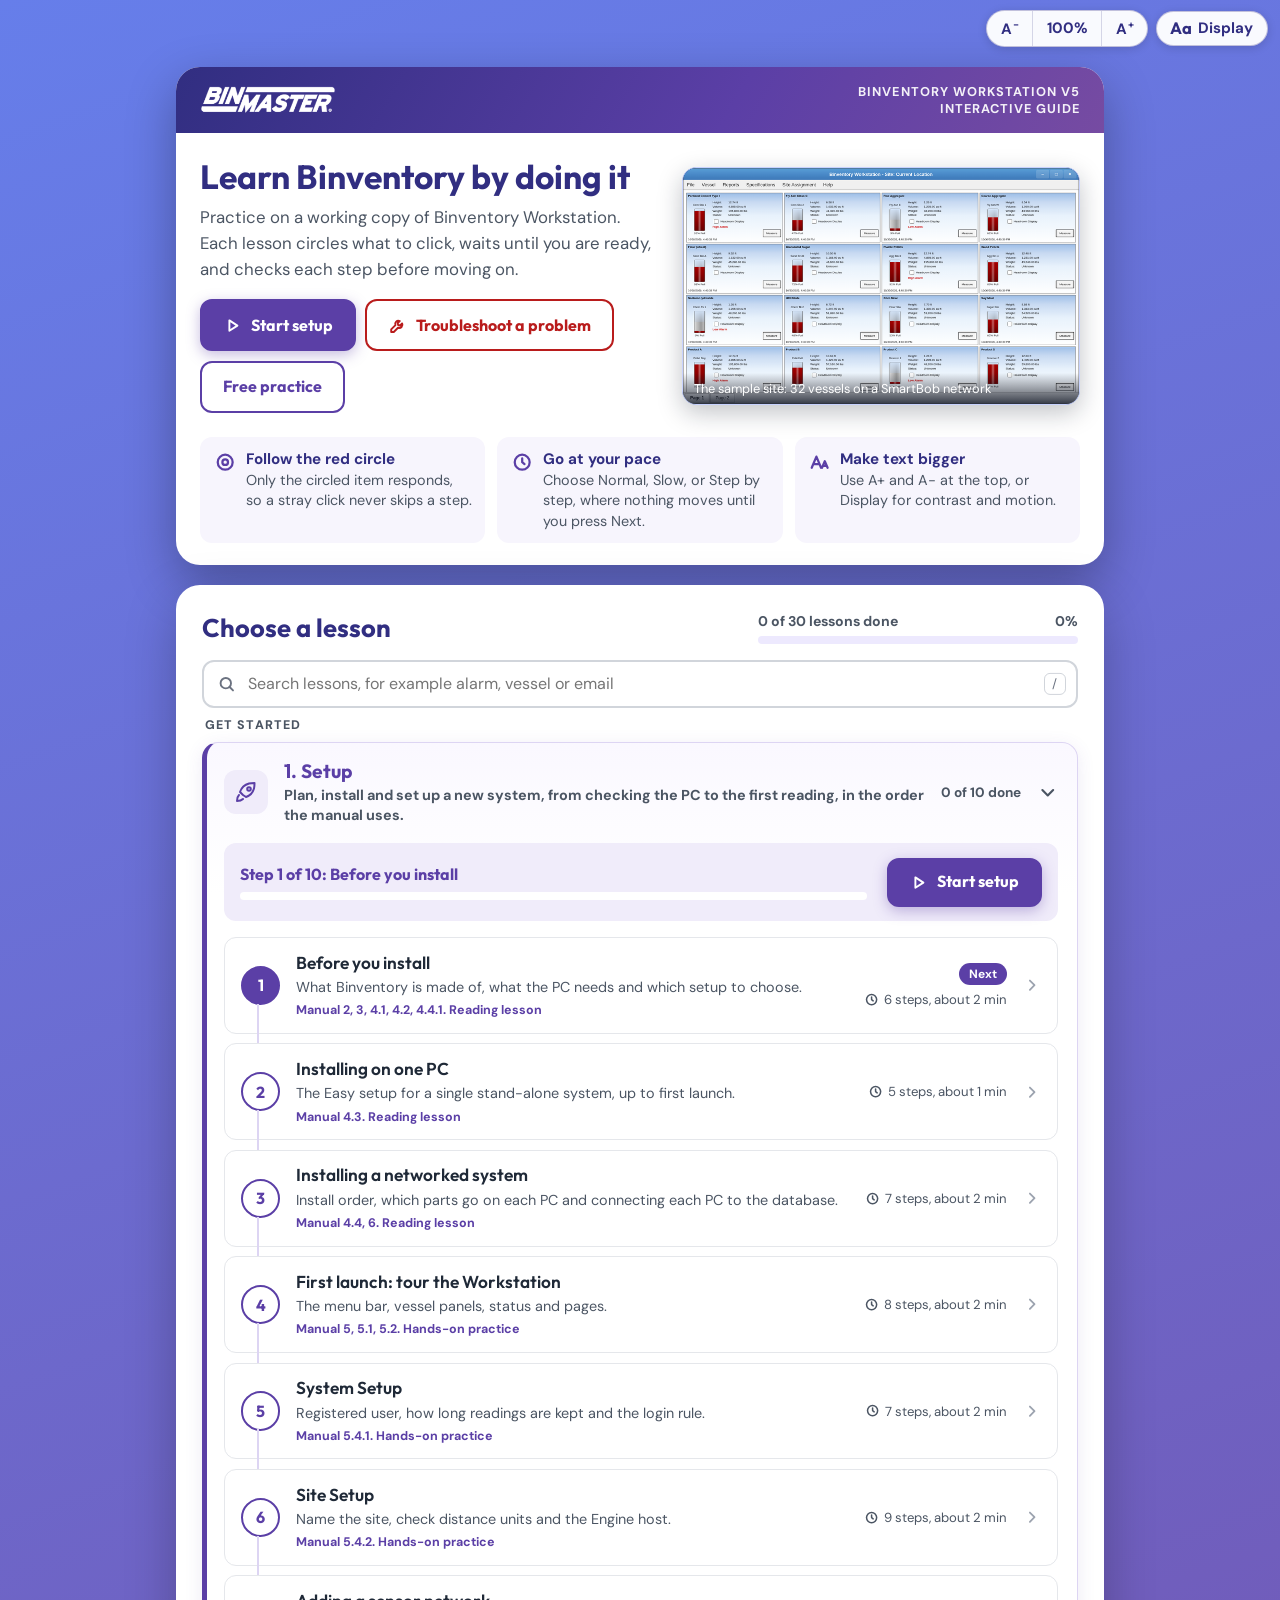
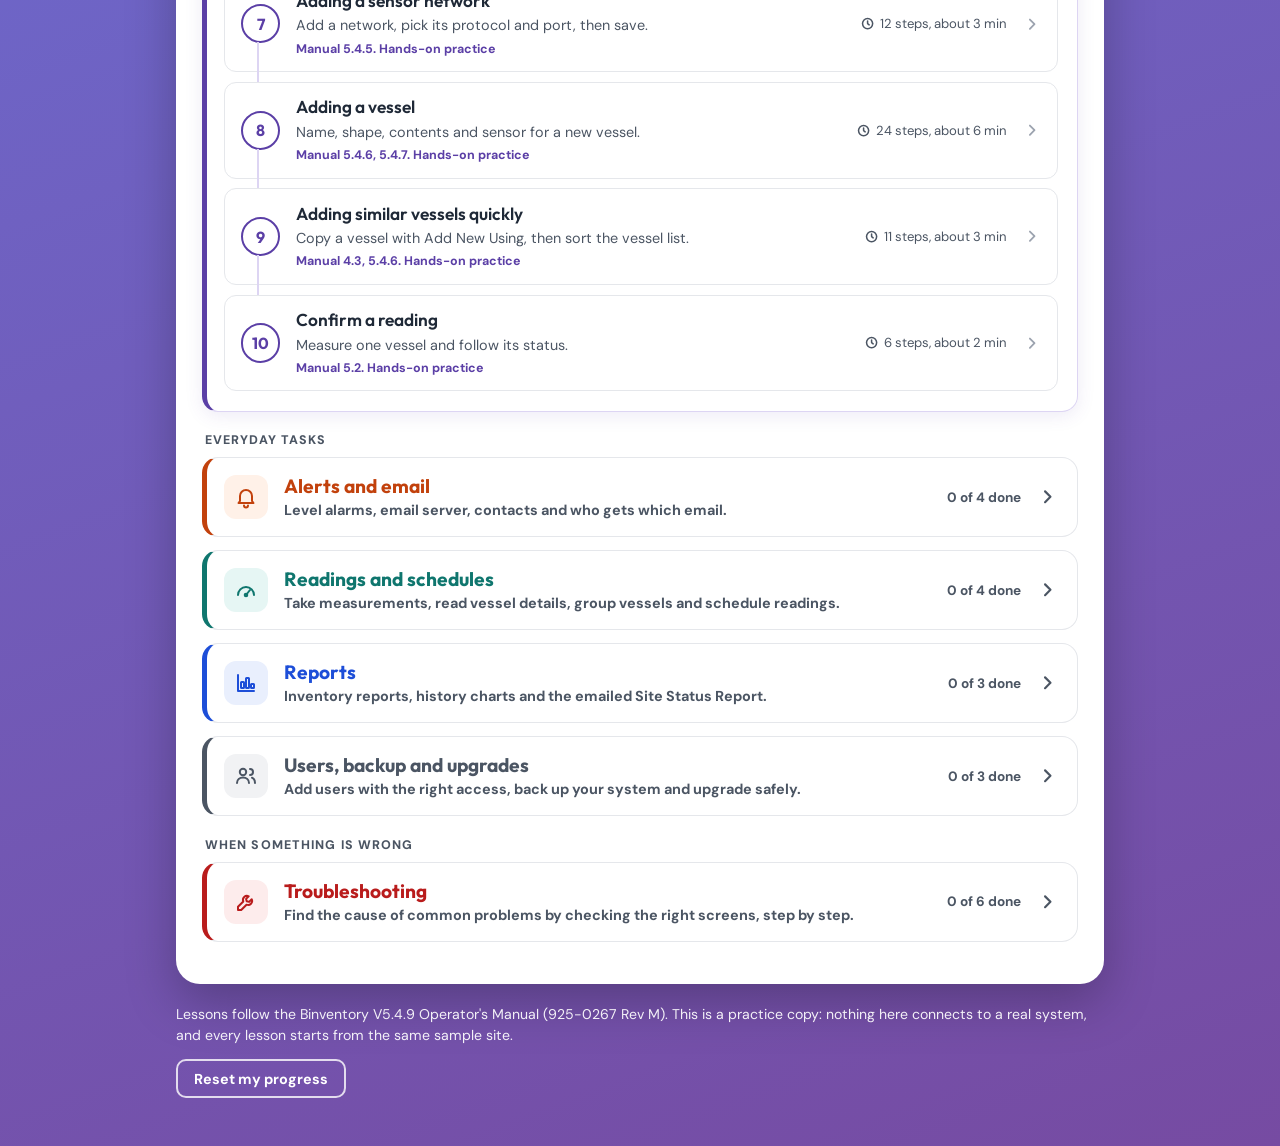
==== index.html @ fd42b874 "BinCloud-style redesign: new home page, 6 sections, troubleshooting, font size and pacing accessibil" ====
<!DOCTYPE html>
<html lang="en" class="eg-index">
<head>
<meta charset="UTF-8">
<meta name="viewport" content="width=device-width, initial-scale=1">
<meta name="theme-color" content="#5b3fa6">
<title>Binventory eBob Guide</title>
<link rel="icon" href="assets/eBob-V5-Application.ico">
<script>
/* apply saved text size and contrast before first paint */
(function () { try {
  var d = JSON.parse(localStorage.getItem("ebob-guide-display") || "{}"), c = document.documentElement.classList;
  var pct = [0.9, 1, 1.15, 1.3, 1.5][d.size == null ? 1 : d.size] || 1;
  document.documentElement.style.setProperty("--eg-scale", pct);
  if (d.contrast) c.add("eg-hc");
} catch (e) {} })();
</script>
<link rel="stylesheet" href="app/guide.css">
</head>
<body>
<a class="eg-skip" href="#lessons">Skip to the lessons</a>
<main class="eg-page" id="main">
  <section class="eg-hero" aria-labelledby="heroTitle">
    <div class="eg-hero-band">
      <img src="app/binmaster-logo-white.png" alt="BinMaster">
      <span class="eg-hero-tag">Binventory Workstation V5<br>Interactive guide</span>
    </div>
    <div class="eg-hero-main">
      <div>
        <h1 id="heroTitle">Learn Binventory by doing it</h1>
        <p class="eg-hero-lead">Practice on a working copy of Binventory Workstation. Each lesson circles what to click, waits until you are ready, and checks each step before moving on.</p>
        <div class="eg-hero-actions">
          <a class="eg-cta eg-cta--primary" id="ctaSetup" href="#sec-setup"></a>
          <a class="eg-cta eg-cta--red" href="#sec-trouble" data-open="trouble"><svg class="eg-ico" viewBox="0 0 24 24" aria-hidden="true"><path d="M14.7 6.3a4 4 0 0 0-5.4 5.2L4 16.8V20h3.2l5.3-5.3a4 4 0 0 0 5.2-5.4l-2.6 2.6-2.4-.6-.6-2.4z"/></svg>Troubleshoot a problem</a>
          <a class="eg-cta eg-cta--secondary" href="emulator.html?tutorial=free-mode">Free practice</a>
        </div>
      </div>
      <figure class="eg-preview" style="margin:0">
        <img src="app/preview.png" alt="Binventory Workstation main screen with vessel panels showing level, volume and weight">
        <figcaption>The sample site: 32 vessels on a SmartBob network</figcaption>
      </figure>
    </div>
    <ul class="eg-features">
      <li><svg class="eg-ico" viewBox="0 0 24 24" aria-hidden="true"><circle cx="12" cy="12" r="8"/><circle cx="12" cy="12" r="3"/></svg><span><b>Follow the red circle</b>Only the circled item responds, so a stray click never skips a step.</span></li>
      <li><svg class="eg-ico" viewBox="0 0 24 24" aria-hidden="true"><circle cx="12" cy="12" r="8"/><path d="M12 8v4l2.5 2"/></svg><span><b>Go at your pace</b>Choose Normal, Slow, or Step by step, where nothing moves until you press Next.</span></li>
      <li><svg class="eg-ico" viewBox="0 0 24 24" aria-hidden="true"><path d="M4 18 9 6l5 12M6 14h6M15 18l3-7 3 7M16 16h4"/></svg><span><b>Make text bigger</b>Use A+ and A&minus; at the top, or Display for contrast and motion.</span></li>
    </ul>
  </section>

  <section class="eg-card" aria-labelledby="lessonsTitle" id="lessons">
    <div class="eg-card-head">
      <h2 id="lessonsTitle">Choose a lesson</h2>
      <div class="eg-overall">
        <div class="eg-overall-label"><span id="overallText"></span><span id="overallPct"></span></div>
        <div class="eg-bar" role="progressbar" aria-labelledby="overallText" id="overallBar"><span class="eg-bar-fill"></span></div>
      </div>
    </div>
    <div class="eg-search" role="search">
      <svg class="eg-ico" viewBox="0 0 24 24" aria-hidden="true"><circle cx="11" cy="11" r="6.5"/><path d="M20 20l-4.2-4.2"/></svg>
      <label for="lessonSearch" class="eg-sr-only">Search lessons</label>
      <input id="lessonSearch" type="search" placeholder="Search lessons, for example alarm, vessel or email" autocomplete="off">
      <span class="eg-search-key" aria-hidden="true">/</span>
    </div>
    <p class="eg-search-count" id="searchCount" role="status" aria-live="polite"></p>
    <div id="lessonList"></div>
  </section>

  <footer class="eg-foot">
    <span>Lessons follow the Binventory V5.4.9 Operator's Manual (925-0267 Rev M). This is a practice copy: nothing here connects to a real system, and every lesson starts from the same sample site.</span>
    <button type="button" id="resetProgress">Reset my progress</button>
  </footer>
</main>

<script src="app/display.js"></script>
<script src="app/lessons.js"></script>
<script>
(function () {
  "use strict";
  var LS = window.EbobLessons, D = window.EbobDisplay;
  D.buildToolbar(document.body);
  var PKEY = "ebob-guide-progress", OPEN_KEY = "ebob-guide-open";
  function progress() { try { return JSON.parse(localStorage.getItem(PKEY) || "{}") || {}; } catch (e) { return {}; } }
  function openState() { try { return JSON.parse(localStorage.getItem(OPEN_KEY) || "null"); } catch (e) { return null; } }
  function saveOpen(o) { try { localStorage.setItem(OPEN_KEY, JSON.stringify(o)); } catch (e) {} }
  function esc(s) { return String(s).replace(/[&<>"]/g, function (c) { return { "&": "&amp;", "<": "&lt;", ">": "&gt;", '"': "&quot;" }[c]; }); }
  function href(l) { return l.kind === "doc" ? "doc.html?lesson=" + l.id : l.scenario ? "emulator.html?tutorial=" + l.scenario + "&fresh=1" : "emulator.html?tutorial=free-mode&lesson=" + l.id; }
  var I = {
    rocket: '<path d="M5 15c-1.5 1.5-2 4-2 6 2 0 4.5-.5 6-2M9 15l-3-3c1-3 3.5-7 9-8.5 1.5-.4 3.5-.5 5.5-.5 0 2-.1 4-.5 5.5C18.5 14 15 16 12 17z"/><circle cx="15" cy="9" r="1.8"/>',
    bell: '<path d="M6 16V11a6 6 0 0 1 12 0v5l1.5 2h-15zM10 20.5a2 2 0 0 0 4 0"/>',
    gauge: '<path d="M4 17a8 8 0 1 1 16 0"/><path d="M12 17l4-5"/><circle cx="12" cy="17" r="1.3"/>',
    chart: '<path d="M4 20V4M4 20h16"/><rect x="7" y="11" width="3" height="6" rx=".5"/><rect x="12" y="7" width="3" height="10" rx=".5"/><rect x="17" y="13" width="3" height="4" rx=".5"/>',
    users: '<circle cx="9" cy="8" r="3.2"/><path d="M3 19c0-3.3 2.7-5.5 6-5.5s6 2.2 6 5.5"/><path d="M16 5a3 3 0 0 1 0 6M18 13.7c1.9.7 3 2.7 3 5.3"/>',
    wrench: '<path d="M14.7 6.3a4 4 0 0 0-5.4 5.2L4 16.8V20h3.2l5.3-5.3a4 4 0 0 0 5.2-5.4l-2.6 2.6-2.4-.6-.6-2.4z"/>',
    chev: '<path d="M9 6l6 6-6 6"/>', check: '<path d="M5 12.5l4.5 4.5L19 7.5"/>',
    clock: '<circle cx="12" cy="12" r="8"/><path d="M12 8v4l2.5 2"/>', play: '<path d="M8 5.5v13l10-6.5z"/>'
  };
  function ico(n, cls) { return '<svg class="eg-ico ' + (cls || "") + '" viewBox="0 0 24 24" aria-hidden="true">' + I[n] + "</svg>"; }

  var STATUS = [
    ["Unknown", "The sensor has not measured since the PC was rebooted or the Binventory Engine was restarted."],
    ["Pending", "A measurement was requested and its result is not known yet."],
    ["Descending", "A SmartBob is measuring and dropping its bob."],
    ["Retracting", "A SmartBob is measuring and raising its bob."],
    ["Ready", "The last measurement worked. The sensor is idle and ready."],
    ["Bob In Override", "The SmartBob ignored the request because its override input is active or open circuit."],
    ["Communications Error", "Binventory did not get the right reply from the sensor. Usually RS-485 wiring, sometimes setup or hardware."],
    ["Bob Stuck Top", "The bob did not drop. The vessel may be very full, or the SmartBob has a mechanical fault."],
    ["Bob Stuck Bottom", "The bob did not fully retract. It may be buried in product, or the SmartBob has a mechanical fault."],
    ["Database Read Only", "Data shows but measurements cannot start. The Engine service may be stopped, or Site Setup has the wrong host IP."],
    ["Error", "One or more errors. Hover over the message or open Vessel Details for more."]
  ];
  var GROUPS = { setup: "Get started", alerts: "Everyday tasks", trouble: "When something is wrong" };
  var open = openState() || { setup: true };
  var list = document.getElementById("lessonList");

  function render(q) {
    var p = progress(), html = "", shown = 0;
    q = (q || "").trim().toLowerCase();
    LS.sections.forEach(function (sec) {
      var ls = LS.lessons.filter(function (l) { return l.section === sec.id; });
      var hits = ls.filter(function (l) { return !q || (l.title + " " + l.desc + " " + sec.title + " " + (l.manual || "")).toLowerCase().indexOf(q) >= 0; });
      if (q && !hits.length) return;
      shown += hits.length;
      var done = ls.filter(function (l) { return p[l.id]; }).length;
      var nextL = ls.filter(function (l) { return !p[l.id]; })[0];
      var isPath = sec.kind === "path";
      var isOpen = q ? true : !!open[sec.id];
      if (GROUPS[sec.id] && !q) html += '<p class="eg-group-label">' + GROUPS[sec.id] + "</p>";
      html += '<div class="eg-sec' + (isPath ? " eg-sec--path" : "") + (isOpen ? " is-open" : "") + '" id="sec-' + sec.id + '" style="--acc:' + sec.acc + ";--tint:" + sec.tint + '">' +
        '<h3><button type="button" class="eg-sec-head" aria-expanded="' + isOpen + '" aria-controls="body-' + sec.id + '" data-sec="' + sec.id + '">' +
        '<span class="eg-sec-icon">' + ico(sec.icon) + "</span>" +
        '<span class="eg-sec-text"><span class="eg-sec-title">' + (isPath ? "1. " : "") + esc(sec.title) + '</span><span class="eg-sec-blurb">' + esc(sec.blurb) + "</span></span>" +
        '<span class="eg-sec-count">' + done + " of " + ls.length + " done</span>" + ico("chev", "eg-sec-chev") + "</button></h3>" +
        '<div class="eg-sec-body" id="body-' + sec.id + '"' + (isOpen ? "" : " hidden") + ">";
      if (isPath && !q) {
        var pct = Math.round(done / ls.length * 100);
        html += '<div class="eg-path-bar"><div class="eg-path-progress"><span class="eg-path-label">' +
          (done === ls.length ? "Setup complete" : "Step " + (done + 1) + " of " + ls.length + (nextL ? ": " + esc(nextL.title) : "")) +
          '</span><span class="eg-bar" role="progressbar" aria-label="Setup progress" aria-valuemin="0" aria-valuemax="' + ls.length + '" aria-valuenow="' + done + '"><span class="eg-bar-fill" style="width:' + pct + '%"></span></span></div>' +
          '<a class="eg-cta eg-cta--primary" href="' + href(nextL || ls[0]) + '">' + ico("play") + (done === 0 ? "Start setup" : (done === ls.length ? "Review setup" : "Continue setup")) + "</a></div>";
      }
      html += '<ol class="eg-llist' + (isPath ? " eg-llist--path" : "") + '">';
      hits.forEach(function (l) {
        var n = ls.indexOf(l) + 1, isDone = !!p[l.id], isNext = isPath && nextL === l;
        html += '<li class="eg-lli"><a class="eg-lrow' + (isDone ? " is-done" : "") + (isNext ? " is-next" : "") + '" href="' + href(l) + '" aria-label="' +
          esc((isPath ? "Step " + n + ": " : "") + l.title + ". " + l.desc + " " + l.stepCount + " steps, about " + l.minutes + " minutes." + (isDone ? " Done." : "") + (isNext ? " Next up." : "")) + '">' +
          '<span class="eg-lmark" aria-hidden="true">' + (isDone ? ico("check") : (isPath ? n : "")) + "</span>" +
          '<span class="eg-ltext"><span class="eg-ltitle">' + esc(l.title) + '</span><span class="eg-ldesc">' + esc(l.desc) + "</span>" +
          (l.manual ? '<span class="eg-lref">Manual ' + esc(l.manual) + (l.scenario ? ". Guided scenario" : l.kind === "doc" ? ". Reading lesson" : ". Hands-on practice") + "</span>" : "") + "</span>" +
          '<span class="eg-lside" aria-hidden="true">' + (isNext ? '<span class="eg-ltag">Next</span>' : "") +
          (isDone ? '<span class="eg-ldone">' + ico("check") + "Done</span>" : "") +
          '<span class="eg-lmeta">' + ico("clock") + l.stepCount + " steps, about " + l.minutes + " min</span></span>" +
          ico("chev", "eg-lgo") + "</a></li>";
      });
      html += "</ol>";
      if (sec.id === "trouble" && !q) {
        html += '<details class="eg-ref"><summary>What each vessel status means</summary><dl>' +
          STATUS.map(function (s) { return "<dt>" + s[0] + "</dt><dd>" + s[1] + "</dd>"; }).join("") +
          '</dl><p style="margin:0;padding:0 1rem 1rem;font-size:.85rem;color:#4b5563">From manual section 5.2.</p></details>';
        html += '<details class="eg-ref"><summary>Sensor wiring guides on support.binmaster.com</summary>' +
          '<p style="margin:0;padding:0 1rem;font-size:.95rem">Most Communications Errors come from RS-485 wiring. These BinMaster support articles open in a new tab.</p>' +
          '<div class="eg-ref-links" style="padding:0 1rem 1rem">' +
          '<a href="https://support.binmaster.com/kb/view/3ae8f673-3dfd-466f-b9fd-2e814996426a" target="_blank" rel="noopener">SmartBob wiring</a>' +
          '<a href="https://support.binmaster.com/kb/view/9ab4c1b8-9795-4e4a-90a7-192da74a5729" target="_blank" rel="noopener">CNCR wiring</a>' +
          '<a href="https://support.binmaster.com/kb/view/a5d3b4e0-a336-43f4-94f4-962eeef7d7af" target="_blank" rel="noopener">NCR wiring</a></div></details>';
      }
      html += "</div></div>";
    });
    if (q && !shown) html = '<div class="eg-empty"><p><b>No lessons match "' + esc(q) + '".</b></p><p>Try a word like vessel, alarm, email, report or user.</p></div>';
    list.innerHTML = html;
    document.getElementById("searchCount").textContent = q ? shown + (shown === 1 ? " lesson matches" : " lessons match") : "";

    var total = LS.lessons.length, d = LS.lessons.filter(function (l) { return p[l.id]; }).length;
    document.getElementById("overallText").textContent = d + " of " + total + " lessons done";
    document.getElementById("overallPct").textContent = Math.round(d / total * 100) + "%";
    var ob = document.getElementById("overallBar");
    ob.setAttribute("aria-valuemin", "0"); ob.setAttribute("aria-valuemax", String(total)); ob.setAttribute("aria-valuenow", String(d));
    ob.firstElementChild.style.width = (d / total * 100) + "%";

    var setupL = LS.lessons.filter(function (l) { return l.section === "setup"; });
    var nx = setupL.filter(function (l) { return !p[l.id]; })[0];
    var cta = document.getElementById("ctaSetup");
    cta.href = href(nx || setupL[0]);
    cta.innerHTML = ico("play") + (nx ? (nx === setupL[0] ? "Start setup" : "Continue setup: " + esc(nx.title)) : "Review setup");
  }

  list.addEventListener("click", function (e) {
    var b = e.target.closest(".eg-sec-head"); if (!b) return;
    var id = b.getAttribute("data-sec"), body = document.getElementById("body-" + id), sec = b.closest(".eg-sec");
    var now = body.hidden;
    body.hidden = !now; b.setAttribute("aria-expanded", String(now)); sec.classList.toggle("is-open", now);
    open[id] = now; saveOpen(open);
  });
  document.querySelectorAll("[data-open]").forEach(function (a) {
    a.addEventListener("click", function () {
      var id = a.getAttribute("data-open"); open[id] = true; saveOpen(open);
      var s = document.getElementById("lessonSearch"); if (s.value) { s.value = ""; }
      render("");
      setTimeout(function () { var h = document.querySelector('#sec-' + id + ' .eg-sec-head'); if (h) h.focus(); }, 0);
    });
  });
  var search = document.getElementById("lessonSearch");
  search.addEventListener("input", function () { render(search.value); });
  document.addEventListener("keydown", function (e) {
    if (e.key === "/" && document.activeElement !== search && !/input|textarea|select/i.test(document.activeElement.tagName)) { e.preventDefault(); search.focus(); }
    if (e.key === "Escape" && document.activeElement === search && search.value) { search.value = ""; render(""); }
  });
  document.getElementById("resetProgress").addEventListener("click", function () {
    if (!confirm("Clear the done marks on every lesson?")) return;
    try { localStorage.removeItem(PKEY); } catch (e) {}
    render(search.value);
  });
  window.addEventListener("storage", function (e) { if (e.key === PKEY) render(search.value); });
  window.addEventListener("pageshow", function () { render(search.value); });
  render("");
})();
</script>
</body>
</html>
---- app/guide.css ----
/* eBob Guide styles: lesson menu (index.html) and the lesson layer over the emulator (emulator.html).
   Visual language follows the BinCloud guide: purple gradient, white cards, DM Sans and Outfit. */
@font-face { font-family: "DM Sans"; src: url("fonts/dm-sans.woff2") format("woff2"); font-weight: 100 1000; font-display: swap; }
@font-face { font-family: "Outfit"; src: url("fonts/outfit.woff2") format("woff2"); font-weight: 100 900; font-display: swap; }

:root {
  --eg-scale: 1;
  --eg-ink: #312e81; --eg-purple: #5b3fa6; --eg-red: #e0201c; --eg-green: #15803d;
  --eg-text: #1f2937; --eg-muted: #4b5563; --eg-line: #e5e7eb; --eg-focus: #312e81;
}
html.eg-size-0 { --eg-scale: .9; } html.eg-size-1 { --eg-scale: 1; } html.eg-size-2 { --eg-scale: 1.15; }
html.eg-size-3 { --eg-scale: 1.3; } html.eg-size-4 { --eg-scale: 1.5; }

.eg-sr-only { position: absolute !important; width: 1px; height: 1px; margin: -1px; padding: 0; overflow: hidden; clip: rect(0 0 0 0); white-space: nowrap; border: 0; }
.eg-ico { width: 1.15em; height: 1.15em; flex: none; fill: none; stroke: currentColor; stroke-width: 2.4; stroke-linecap: round; stroke-linejoin: round; }

/* ================= shared toolbar (text size + Display) ================= */
.eg-ui { font-family: "DM Sans", "Segoe UI", Arial, sans-serif; font-size: calc(16px * var(--eg-scale)); line-height: 1.4; color: var(--eg-text); box-sizing: border-box; }
.eg-ui *, .eg-ui *::before, .eg-ui *::after { box-sizing: border-box; }
.eg-toolbar { display: flex; align-items: center; gap: .5em; font-size: calc(15px * var(--eg-scale)); }
.eg-sizer { display: inline-flex; align-items: stretch; border: 1px solid rgba(49,46,129,.28); border-radius: 999px; background: rgba(255,255,255,.96); box-shadow: 0 2px 10px rgba(0,0,0,.14); overflow: hidden; }
.eg-sizer .eg-tb-btn { border: 0; border-radius: 0; box-shadow: none; background: transparent; min-width: 2.6em; justify-content: center; }
.eg-sizer .eg-tb-btn + .eg-tb-btn { border-left: 1px solid rgba(49,46,129,.18); }
.eg-sizer .eg-tb-btn sup { font-size: .7em; margin-left: 1px; }
.eg-tb-reset { font-size: .85em; font-weight: 700; min-width: 3.6em !important; }
.eg-tb-btn {
  display: inline-flex; align-items: center; gap: .4em; min-height: 2.3em; padding: 0 .9em; border: 1px solid rgba(49,46,129,.28); border-radius: 999px;
  background: rgba(255,255,255,.96); color: var(--eg-ink); font: 700 1em/1 "DM Sans", Arial, sans-serif; cursor: pointer; text-decoration: none;
  box-shadow: 0 2px 10px rgba(0,0,0,.14);
}
.eg-tb-btn:hover:not(:disabled) { background: #fff; color: #1e1b4b; }
.eg-tb-btn:disabled { opacity: .45; cursor: not-allowed; }
.eg-aa { font-family: "Outfit", system-ui, sans-serif; font-size: 1.1em; }
.eg-ui :focus-visible, .eg-success :focus-visible, .eg-page :focus-visible {
  outline: 3px solid var(--eg-focus); outline-offset: 2px; box-shadow: 0 0 0 2px #fff, 0 0 0 7px #fff;
}

.eg-panel {
  position: fixed; top: calc(3.3em + 8px); right: 12px; z-index: 6001; width: min(25em, calc(100vw - 24px));
  max-height: calc(100vh - 5em); overflow-y: auto; padding: 1em 1.15em 1.1em; background: #fff; border: 1px solid #d1d5db;
  border-radius: 16px; box-shadow: 0 16px 40px rgba(20,14,48,.35);
}
.eg-panel[hidden] { display: none; }
.eg-panel-head { display: flex; align-items: center; justify-content: space-between; margin-bottom: .4em; }
.eg-panel-title { margin: 0; font-family: "Outfit", system-ui, sans-serif; font-size: 1.3em; color: var(--eg-ink); }
.eg-panel-close, .eg-panel-reset { min-height: 2.6em; padding: 0 1em; border: 2px solid var(--eg-purple); border-radius: 10px; background: #fff; color: var(--eg-purple); font: inherit; font-weight: 700; cursor: pointer; }
.eg-panel-close:hover, .eg-panel-reset:hover { background: #f0ecfa; }
.eg-panel-reset { width: 100%; margin-top: .3em; }
.eg-group { margin: 0 0 .75em; padding: 0; border: 0; min-width: 0; }
.eg-group legend { padding: 0; margin-bottom: .4em; font-weight: 700; color: #111827; }
.eg-opts { display: flex; flex-wrap: wrap; gap: .4em; }
.eg-opts--col { flex-direction: column; }
.eg-opt { display: flex; align-items: center; gap: .5em; min-height: 2.5em; padding: .3em .8em; border: 2px solid #9ca3af; border-radius: 10px; background: #fff; color: #111827; cursor: pointer; flex: 1 1 auto; flex-wrap: wrap; }
.eg-opt:hover { border-color: var(--eg-purple); }
.eg-opt input { width: 1.2em; height: 1.2em; margin: 0; accent-color: var(--eg-purple); }
.eg-opt:has(input:checked) { border-color: var(--eg-purple); background: #f0ecfa; font-weight: 700; }
.eg-opt-sub { font-weight: 400; color: var(--eg-muted); font-size: .85em; }
.eg-opt:focus-within { outline: 3px solid var(--eg-focus); outline-offset: 2px; }
.eg-opt input:focus-visible { outline: none; box-shadow: none; }

/* ================= emulator page: top bar ================= */
html.eg-emulator .guide-back-fab.eg-hidden-fab { display: none !important; }
.eg-topbar {
  position: fixed; top: 0; left: 0; right: 0; z-index: 6000; display: flex; align-items: center; gap: .9em; height: 3.2em;
  padding: 0 12px; pointer-events: none;
}
.eg-topbar > * { pointer-events: auto; }
.eg-top-title { flex: 1; min-width: 0; display: flex; flex-direction: column; align-items: center; color: #fff; text-shadow: 0 1px 3px rgba(0,0,0,.35); pointer-events: none; }
.eg-top-kicker { font-size: .72em; font-weight: 700; letter-spacing: .08em; text-transform: uppercase; opacity: .9; }
.eg-top-name { font-family: "Outfit", system-ui, sans-serif; font-weight: 700; font-size: 1.05em; white-space: nowrap; overflow: hidden; text-overflow: ellipsis; max-width: 100%; }
/* keep the Binventory window clear of the top bar */
html.eg-emulator body { padding-top: 3.4em; box-sizing: border-box; }

/* ================= coach card ================= */
.eg-coach {
  position: fixed; z-index: 5000; width: min(21em, calc(100vw - 24px)); max-height: calc(100vh - 80px); overflow-y: auto;
  display: flex; flex-direction: column; gap: .45em; padding: .9em 1em 1em; border-radius: 16px;
  background: #fff; color: var(--eg-text); border: 1px solid rgba(49,46,129,.18); border-top: 5px solid var(--eg-purple);
  box-shadow: 0 18px 44px rgba(20,14,48,.38); transition: top .25s ease, left .25s ease;
}
.eg-coach[hidden] { display: none; }
.eg-coach:not(.eg-coach--dock) { width: min(34em, calc(100vw - 24px)); }
.eg-coach-head { display: flex; justify-content: space-between; align-items: baseline; gap: .6em; font-size: .78em; color: var(--eg-muted); }
.eg-goal { font-weight: 800; text-transform: uppercase; letter-spacing: .06em; color: var(--eg-purple); min-width: 0; overflow: hidden; text-overflow: ellipsis; white-space: nowrap; }
.eg-count { font-weight: 700; white-space: nowrap; color: var(--eg-text); }
.eg-bar { height: 6px; border-radius: 999px; background: #ede9fe; overflow: hidden; }
.eg-bar-fill { display: block; height: 100%; width: 0; background: linear-gradient(90deg, #667eea, var(--eg-purple)); border-radius: 999px; transition: width .35s ease; }
.eg-state { display: inline-flex; align-self: flex-start; align-items: center; gap: .45em; padding: .22em .7em; border-radius: 999px; font-size: .8em; font-weight: 700; }
.eg-state-dot { width: .6em; height: .6em; border-radius: 50%; background: currentColor; }
.eg-state--wait { background: #f3f4f6; color: #4b5563; }
.eg-state--wait .eg-state-dot { animation: eg-blink 1s ease-in-out infinite; }
.eg-state--go { background: #fdecec; color: #b91c1c; }
.eg-state--read, .eg-state--watch { background: #e9effd; color: #1d4ed8; }
.eg-state--done { background: #dcfce7; color: #166534; }
.eg-state--review { background: #fef3c7; color: #92400e; }
@keyframes eg-blink { 50% { opacity: .25; } }
.eg-live { outline: none; }
.eg-title { margin: 0; font-family: "Outfit", system-ui, sans-serif; font-size: 1.3em; line-height: 1.2; color: var(--eg-ink); outline: none; }
.eg-msg { margin: .3em 0 0; font-size: 1em; line-height: 1.5; }
.eg-msg b { color: #111827; }
.eg-tip { display: block; margin-top: .35em; font-size: .85em; color: var(--eg-muted); }
.eg-hint { margin: 0; min-height: 0; font-size: .92em; font-weight: 700; color: #92400e; background: #fef3c7; border-radius: 10px; padding: 0 .7em; max-height: 0; overflow: hidden; transition: max-height .2s, padding .2s; }
.eg-hint.on { max-height: 6em; padding: .45em .7em; }
.eg-actions { display: flex; flex-wrap: wrap; gap: .45em; margin-top: .2em; }
.eg-btn {
  display: inline-flex; align-items: center; justify-content: center; gap: .4em; min-height: 2.6em; padding: 0 1em; border: 2px solid var(--eg-purple);
  border-radius: 10px; background: var(--eg-purple); color: #fff; font: 700 .95em/1.1 "DM Sans", Arial, sans-serif; cursor: pointer; text-decoration: none;
}
.eg-btn:hover:not(:disabled) { background: #4a3289; border-color: #4a3289; }
.eg-btn:disabled { background: #e5e7eb; border-color: #e5e7eb; color: #6b7280; cursor: not-allowed; }
.eg-btn--ghost { background: #fff; color: var(--eg-purple); }
.eg-btn--ghost:hover:not(:disabled) { background: #f0ecfa; color: #4a3289; }
.eg-btn--ghost:disabled { background: #fff; border-color: #e5e7eb; color: #9ca3af; }
.eg-btn[hidden] { display: none; }
.eg-next { margin-left: auto; }
.eg-btn--pulse { animation: eg-pulse 1.4s ease-in-out infinite; }
@keyframes eg-pulse { 0%, 100% { box-shadow: 0 0 0 0 rgba(91,63,166,.55); } 50% { box-shadow: 0 0 0 .45em rgba(91,63,166,0); } }
.eg-nudge { animation: eg-nudge .35s ease; }
@keyframes eg-nudge { 25% { translate: -6px 0; } 75% { translate: 6px 0; } }

/* ================= ring and hand ================= */
.eg-ring {
  position: fixed; z-index: 4990; pointer-events: none; border: 3px solid var(--eg-red); border-radius: 10px; opacity: 0;
  box-shadow: 0 0 0 2px #fff, 0 0 0 4px rgba(17,24,39,.85), 0 0 18px 4px rgba(224,32,28,.45);
  transition: left .2s ease, top .2s ease, width .2s ease, height .2s ease, opacity .2s;
}
.eg-ring.on { opacity: 1; animation: eg-ring-pulse 1.6s ease-in-out infinite; }
.eg-ring.on.eg-ring--enter { animation: eg-ring-in var(--eg-ring-ms, 450ms) cubic-bezier(.2,.9,.3,1.2) both; }
.eg-ring--look { border-color: #2563eb; border-style: dashed; box-shadow: 0 0 0 2px #fff, 0 0 0 4px rgba(17,24,39,.6), 0 0 16px 3px rgba(37,99,235,.35); }
.eg-ring--review { border-color: #d97706; border-style: dashed; animation: none !important; }
.eg-ring--done { border-color: #16a34a; border-style: solid; animation: none !important; box-shadow: 0 0 0 2px #fff, 0 0 0 4px rgba(17,24,39,.85), 0 0 18px 4px rgba(22,163,74,.5); }
.eg-ring--ping.on { animation: eg-ring-ping .5s ease 2; }
.eg-ring-check { position: absolute; right: -.75em; top: -.75em; width: 1.6em; height: 1.6em; border-radius: 50%; background: #16a34a; color: #fff; display: none; align-items: center; justify-content: center; box-shadow: 0 0 0 2px #fff; font-size: calc(16px * var(--eg-scale)); }
.eg-ring-check .eg-ico { stroke-width: 3.4; width: 1em; height: 1em; }
.eg-ring--done .eg-ring-check { display: flex; }
@keyframes eg-ring-in { from { opacity: 0; transform: scale(1.5); } to { opacity: 1; transform: scale(1); } }
@keyframes eg-ring-pulse { 50% { box-shadow: 0 0 0 2px #fff, 0 0 0 4px rgba(17,24,39,.85), 0 0 26px 9px rgba(224,32,28,.55); } }
@keyframes eg-ring-ping { 50% { transform: scale(1.12); } }
.eg-hand { position: fixed; z-index: 4991; width: calc(40px * var(--eg-scale)); height: calc(40px * var(--eg-scale)); pointer-events: none; opacity: 0; transition: left .2s ease, top .2s ease, opacity .2s; filter: drop-shadow(0 2px 3px rgba(0,0,0,.4)); }
.eg-hand.on { opacity: 1; animation: eg-tap 1.2s ease-in-out infinite; }
.eg-hand svg { width: 100%; height: 100%; }
@keyframes eg-tap { 50% { transform: translate(-4px, -6px); } }

/* ================= success screen ================= */
.eg-success { position: fixed; inset: 0; z-index: 7000; display: flex; align-items: center; justify-content: center; padding: 24px; background: rgba(30,27,75,.55); backdrop-filter: blur(2px); }
.eg-success-card { width: min(34em, 100%); padding: 2em 2em 1.6em; border-radius: 24px; background: #fff; text-align: center; box-shadow: 0 24px 60px rgba(0,0,0,.4); font-family: "DM Sans", Arial, sans-serif; font-size: calc(16px * var(--eg-scale)); color: var(--eg-text); }
.eg-success-card h2 { margin: .1em 0 .4em; font-family: "Outfit", system-ui, sans-serif; font-size: 1.7em; color: var(--eg-ink); outline: none; }
.eg-success-kicker { margin: .6em 0 0; font-size: .8em; font-weight: 800; letter-spacing: .08em; text-transform: uppercase; color: var(--eg-green); }
.eg-success-text { margin: 0 0 1.3em; line-height: 1.55; color: var(--eg-muted); }
.eg-success-actions { display: flex; flex-direction: column; gap: .55em; }
.eg-btn--big { min-height: 3.1em; font-size: 1.05em; }
.eg-btn--light { background: #fff; color: var(--eg-purple); }
.eg-btn--light:hover { background: #f0ecfa !important; color: #4a3289; }
.eg-check { width: 4.2em; height: 4.2em; }
.eg-check-c { fill: none; stroke: #16a34a; stroke-width: 3; stroke-dasharray: 160; stroke-dashoffset: 160; animation: eg-draw .6s ease forwards; }
.eg-check-p { fill: none; stroke: #16a34a; stroke-width: 4; stroke-linecap: round; stroke-linejoin: round; stroke-dasharray: 40; stroke-dashoffset: 40; animation: eg-draw .35s .5s ease forwards; }
@keyframes eg-draw { to { stroke-dashoffset: 0; } }

/* ================= built-in troubleshooting scenarios: restyle the native card ================= */
html.eg-scenario #ebobTutorialTooltip {
  background: #fff; color: var(--eg-text); border-top: 5px solid #b91c1c; border-radius: 16px; padding: .9em 1em 1em;
  width: min(30em, calc(100% - 24px)); font-family: "DM Sans", Arial, sans-serif; font-size: calc(16px * var(--eg-scale));
  box-shadow: 0 18px 44px rgba(20,14,48,.38); pointer-events: auto;
}
html.eg-scenario #ebobTutorialTooltip h3 { font-family: "Outfit", system-ui, sans-serif; font-size: 1.3em; color: var(--eg-ink); margin: .2em 0 .25em; }
html.eg-scenario .ebob-tutorial-step { font-size: .8em; font-weight: 700; color: var(--eg-muted); opacity: 1; margin-bottom: .4em; }
html.eg-scenario .ebob-tutorial-msg { font-size: 1em; line-height: 1.5; }
html.eg-scenario #ebobTutorialTooltip .eg-bar { margin-bottom: .5em; }
html.eg-scenario #ebobTutorialTooltip .ebob-tutorial-actions { gap: .45em; align-items: center; }
html.eg-scenario #ebobTutorialTooltip .ebob-tutorial-actions button {
  min-height: 2.6em; padding: 0 1em; border-radius: 10px; font: 700 .95em/1 "DM Sans", Arial, sans-serif;
  border: 2px solid var(--eg-purple); background: var(--eg-purple); color: #fff; display: inline-flex; align-items: center; gap: .3em;
}
html.eg-scenario #ebobTutorialTooltip .ebob-tutorial-actions .eg-native-back { background: #fff; color: var(--eg-purple); margin-right: auto; }
html.eg-scenario #ebobTutorialTooltip .ebob-tutorial-actions button:disabled { opacity: .45; cursor: not-allowed; }
html.eg-scenario #ebobTutorialTooltip .eg-hint { margin-top: .5em; }
.eg-native-review { margin-top: .5em; padding: .6em .75em; border-radius: 10px; background: #fef3c7; color: #78350f; font-size: .92em; }
.eg-native-review[hidden] { display: none; }
.eg-native-review p { margin: 0 0 .35em; }
.eg-native-review-head { font-weight: 800; font-size: .85em; text-transform: uppercase; letter-spacing: .05em; }
.eg-native-review-btns { display: flex; gap: .4em; }
.eg-native-review-btns button { min-height: 2.3em; padding: 0 .8em; border-radius: 8px; border: 2px solid #92400e; background: #fff; color: #92400e; font: 700 .9em "DM Sans", Arial, sans-serif; cursor: pointer; }
html.eg-scenario .ebob-tutorial-circle { border-color: var(--eg-red) !important; }
html.eg-scenario .ebob-tutorial-complete__btn { font-family: "DM Sans", Arial, sans-serif; font-size: calc(16px * var(--eg-scale)); }

/* global focus ring in the emulator so keyboard users always see where they are */
html.eg-emulator :focus-visible { outline: 3px solid #1d4ed8 !important; outline-offset: 2px; }

/* ================= high contrast guide ================= */
html.eg-hc { --eg-focus: #000; }
html.eg-hc .eg-coach, html.eg-hc #ebobTutorialTooltip { background: #000 !important; color: #fff !important; border: 3px solid #fff !important; box-shadow: 0 0 0 3px #000, 0 10px 30px rgba(0,0,0,.6) !important; }
html.eg-hc .eg-title, html.eg-hc .eg-msg b, html.eg-hc #ebobTutorialTooltip h3, html.eg-hc .eg-goal, html.eg-hc .eg-count, html.eg-hc .eg-coach-head,
html.eg-hc .eg-tip, html.eg-hc .ebob-tutorial-step { color: #fff !important; }
html.eg-hc .eg-bar { background: #555; } html.eg-hc .eg-bar-fill { background: #fff; }
html.eg-hc .eg-btn { background: #fff !important; color: #000 !important; border: 3px solid #fff !important; }
html.eg-hc .eg-btn--ghost { background: #000 !important; color: #fff !important; }
html.eg-hc .eg-btn:disabled { background: #333 !important; color: #bbb !important; border-color: #777 !important; }
html.eg-hc .eg-state { background: #fff !important; color: #000 !important; }
html.eg-hc .eg-hint { background: #fff; color: #7f0000; }
html.eg-hc .eg-ring { border-width: 5px; }
html.eg-hc .eg-tb-btn, html.eg-hc .eg-sizer { background: #fff; color: #000; border: 2px solid #000; }
html.eg-hc .eg-panel { border: 3px solid #000; color: #000; }
html.eg-hc .eg-opt { border-color: #000; color: #000; }
html.eg-hc .eg-opt:has(input:checked) { background: #000; color: #fff; }
html.eg-hc .eg-opt:has(input:checked) .eg-opt-sub { color: #ddd; }
html.eg-hc .eg-success-card { border: 3px solid #000; }
html.eg-hc .eg-top-title { text-shadow: none; }
html.eg-hc.eg-emulator :focus-visible, html.eg-hc .eg-ui :focus-visible { outline: 4px solid #000 !important; box-shadow: 0 0 0 3px #fff, 0 0 0 9px #fff; }
html.eg-hc .eg-coach :focus-visible { outline-color: #fff !important; box-shadow: 0 0 0 3px #000, 0 0 0 9px #000; }

/* ================= reduced motion ================= */
html.eg-reduce-motion .eg-ring, html.eg-reduce-motion .eg-ring.on, html.eg-reduce-motion .eg-hand.on, html.eg-reduce-motion .eg-btn--pulse,
html.eg-reduce-motion .eg-nudge, html.eg-reduce-motion .eg-state--wait .eg-state-dot { animation: none !important; }
html.eg-reduce-motion .eg-check-c, html.eg-reduce-motion .eg-check-p { animation: none; stroke-dashoffset: 0; }
html.eg-reduce-motion .eg-ui *, html.eg-reduce-motion .eg-ring, html.eg-reduce-motion .eg-hand, html.eg-reduce-motion .eg-coach, html.eg-reduce-motion .eg-page * { transition-duration: 0s !important; }
html.eg-reduce-motion .eg-btn--pulse { box-shadow: 0 0 0 3px #fbbf24; }

/* ================= lesson menu (index.html) ================= */
html.eg-index { font-size: calc(100% * var(--eg-scale)); min-height: 100%; background: linear-gradient(160deg, #667eea 0%, #764ba2 100%); }
html.eg-index body { margin: 0; font-family: "DM Sans", "Segoe UI", Arial, sans-serif; color: var(--eg-text); background: transparent; }
.eg-index .eg-toolbar { position: fixed; top: 10px; right: 12px; z-index: 6000; font-size: .94rem; }
.eg-index .eg-panel { top: 3.6rem; font-size: 1rem; }
.eg-page { max-width: 58rem; margin: 0 auto; padding: 4.2rem 1.25rem 3rem; }
.eg-skip { position: absolute; left: -999px; top: 8px; z-index: 7000; padding: .6rem 1rem; background: #fff; color: var(--eg-ink); border-radius: 10px; font-weight: 700; }
.eg-skip:focus { left: 12px; }

.eg-hero { background: #fff; border-radius: 24px; box-shadow: 0 18px 50px rgba(0,0,0,.30); overflow: hidden; }
.eg-hero-band { display: flex; align-items: center; justify-content: space-between; gap: 1rem; padding: 1rem 1.5rem; background: linear-gradient(120deg, #312e81 0%, #5b3fa6 60%, #764ba2 100%); color: #fff; }
.eg-hero-band img { height: 2rem; width: auto; display: block; }
.eg-hero-tag { font-size: .8rem; font-weight: 700; letter-spacing: .08em; text-transform: uppercase; opacity: .92; text-align: right; }
.eg-hero-main { display: grid; grid-template-columns: 1.15fr 1fr; gap: 1.5rem; padding: 1.6rem 1.5rem 1.5rem; align-items: center; }
.eg-hero h1 { margin: 0 0 .5rem; font-family: "Outfit", system-ui, sans-serif; font-size: 2.1rem; line-height: 1.1; color: var(--eg-ink); }
.eg-hero-lead { margin: 0 0 1.1rem; font-size: 1.05rem; line-height: 1.55; color: var(--eg-muted); }
.eg-hero-actions { display: flex; flex-wrap: wrap; gap: .6rem; }
.eg-cta { display: inline-flex; align-items: center; gap: .55rem; min-height: 3rem; padding: 0 1.3rem; border-radius: 12px; border: 2px solid var(--eg-purple); font: 700 1rem/1.1 "Outfit", system-ui, sans-serif; text-decoration: none; cursor: pointer; transition: transform .15s, box-shadow .15s, background .15s; }
.eg-cta--primary { background: var(--eg-purple); color: #fff; box-shadow: 0 4px 14px rgba(91,63,166,.35); }
.eg-cta--primary:hover { background: #4a3289; transform: translateY(-1px); }
.eg-cta--secondary { background: #fff; color: var(--eg-purple); }
.eg-cta--secondary:hover { background: #f0ecfa; }
.eg-cta--red { border-color: #b91c1c; color: #b91c1c; background: #fff; }
.eg-cta--red:hover { background: #fdecec; }
.eg-cta .eg-ico { width: 1.2em; height: 1.2em; }
.eg-preview { position: relative; border-radius: 14px; overflow: hidden; box-shadow: 0 8px 24px rgba(17,24,39,.25); border: 1px solid #c7d2fe; background: #1e3a8a; }
.eg-preview img { display: block; width: 100%; height: auto; }
.eg-preview figcaption { position: absolute; left: 0; right: 0; bottom: 0; padding: .45rem .7rem; font-size: .8rem; color: #fff; background: linear-gradient(0deg, rgba(17,24,39,.8), rgba(17,24,39,0)); }

.eg-features { display: grid; grid-template-columns: repeat(3, 1fr); gap: .75rem; margin: 0; padding: 0 1.5rem 1.4rem; list-style: none; }
.eg-features li { display: flex; gap: .6rem; align-items: flex-start; padding: .75rem .85rem; border-radius: 12px; background: #f7f5fd; font-size: .9rem; line-height: 1.4; color: var(--eg-muted); }
.eg-features b { display: block; color: var(--eg-ink); font-size: .95rem; }
.eg-features .eg-ico { color: var(--eg-purple); width: 1.4rem; height: 1.4rem; margin-top: .1rem; }

.eg-card { margin-top: 1.25rem; background: #fff; border-radius: 24px; box-shadow: 0 18px 50px rgba(0,0,0,.25); padding: 1.6rem 1.6rem 1.8rem; }
.eg-card-head { display: flex; flex-wrap: wrap; align-items: flex-end; justify-content: space-between; gap: 1rem; margin-bottom: 1rem; }
.eg-card-head h2 { margin: 0; font-family: "Outfit", system-ui, sans-serif; font-size: 1.6rem; color: var(--eg-ink); }
.eg-overall { min-width: 15rem; flex: 0 1 20rem; }
.eg-overall-label { display: flex; justify-content: space-between; font-size: .88rem; font-weight: 700; color: var(--eg-muted); margin-bottom: .35rem; }
.eg-overall .eg-bar { height: 8px; }
.eg-search { position: relative; margin-bottom: 1rem; }
.eg-search input { width: 100%; box-sizing: border-box; min-height: 3rem; padding: 0 2.8rem 0 2.8rem; border: 2px solid #d1d5db; border-radius: 12px; font: inherit; font-size: 1rem; color: var(--eg-text); background: #fff; }
.eg-search input:focus { outline: none; border-color: var(--eg-purple); box-shadow: 0 0 0 4px rgba(91,63,166,.2); }
.eg-search > .eg-ico { position: absolute; left: .95rem; top: 50%; transform: translateY(-50%); color: #6b7280; width: 1.2rem; height: 1.2rem; }
.eg-search-key { position: absolute; right: .8rem; top: 50%; transform: translateY(-50%); font-size: .8rem; border: 1px solid #d1d5db; border-radius: 6px; padding: .1rem .45rem; color: #6b7280; }
.eg-search-count { margin: -.4rem 0 .8rem .2rem; font-size: .9rem; color: var(--eg-muted); }
.eg-empty { padding: 2rem 1rem; border: 2px dashed #d1d5db; border-radius: 16px; text-align: center; color: var(--eg-muted); }

.eg-group-label { margin: 1.3rem .2rem .55rem; font-size: .78rem; font-weight: 800; letter-spacing: .09em; text-transform: uppercase; color: var(--eg-muted); }
.eg-group-label:first-child { margin-top: 0; }
.eg-sec { border: 1px solid var(--eg-line); border-left: 5px solid var(--acc); border-radius: 16px; background: #fff; margin-bottom: .8rem; }
.eg-sec h3 { margin: 0; }
.eg-sec-head { display: flex; align-items: center; gap: 1rem; width: 100%; padding: 1rem 1.2rem 1rem 1.1rem; border: 0; border-radius: 12px; background: transparent; cursor: pointer; font: inherit; text-align: left; color: var(--eg-text); }
.eg-sec-head:hover { background: #fafafa; }
.eg-sec-icon { flex: none; width: 2.75rem; height: 2.75rem; border-radius: 12px; display: flex; align-items: center; justify-content: center; background: var(--tint); color: var(--acc); }
.eg-sec-icon .eg-ico { width: 1.5rem; height: 1.5rem; stroke-width: 2; }
.eg-sec-text { flex: 1; min-width: 0; }
.eg-sec-title { display: block; font-family: "Outfit", system-ui, sans-serif; font-weight: 700; font-size: 1.2rem; color: var(--acc); line-height: 1.25; }
.eg-sec-blurb { display: block; margin-top: 2px; font-size: .9rem; color: var(--eg-muted); line-height: 1.4; }
.eg-sec-count { flex: none; font-size: .85rem; font-weight: 700; color: var(--eg-muted); white-space: nowrap; }
.eg-sec-chev { color: var(--eg-muted); transition: transform .2s; }
.eg-sec.is-open .eg-sec-chev { transform: rotate(90deg); }
.eg-sec-body { padding: 0 1.2rem 1.2rem 1.1rem; }
.eg-sec-body[hidden] { display: none; }
.eg-sec--path { background: linear-gradient(180deg, #faf8ff 0%, #fff 150px); border-color: #ddd5f3; border-left-color: var(--acc); box-shadow: 0 4px 18px rgba(91,63,166,.10); }

.eg-path-bar { display: flex; align-items: center; gap: 1.2rem; margin: 2px 0 1rem; padding: .9rem 1rem; border-radius: 12px; background: var(--tint); }
.eg-path-progress { flex: 1; min-width: 0; display: flex; flex-direction: column; gap: 8px; }
.eg-path-label { font-family: "Outfit", system-ui, sans-serif; font-size: 1rem; font-weight: 700; color: var(--acc); }
.eg-path-bar .eg-bar { background: #fff; height: 8px; }
.eg-path-bar .eg-cta { min-height: 2.8rem; }

.eg-llist { list-style: none; margin: 0; padding: 0; display: flex; flex-direction: column; gap: .6rem; }
.eg-lli { position: relative; }
.eg-lrow { display: flex; align-items: center; gap: 1rem; width: 100%; box-sizing: border-box; min-height: 4.5rem; padding: .85rem 1rem; border: 1px solid var(--eg-line); border-radius: 12px; background: #fff; color: var(--eg-text); text-decoration: none; transition: border-color .15s, box-shadow .15s; }
.eg-lrow:hover { border-color: var(--acc); box-shadow: 0 3px 12px rgba(17,24,39,.08); }
.eg-lmark { flex: none; width: 2.2rem; height: 2.2rem; border-radius: 50%; display: flex; align-items: center; justify-content: center; border: 2px solid #d1d5db; background: #fff; color: var(--acc); font-family: "Outfit", system-ui, sans-serif; font-weight: 700; }
.eg-lmark .eg-ico { width: 1.1rem; height: 1.1rem; stroke-width: 3; }
.eg-llist--path .eg-lmark { border-color: var(--acc); }
.eg-lrow.is-next .eg-lmark { background: var(--acc); color: #fff; }
.eg-lrow.is-done .eg-lmark { border-color: var(--eg-green); background: var(--eg-green); color: #fff; }
.eg-llist--path .eg-lli:not(:last-child)::after { content: ""; position: absolute; left: 2.08rem; top: calc(50% + 1.15rem); height: calc(100% - 1.7rem); width: 2px; background: #ddd5f3; }
.eg-ltext { flex: 1; min-width: 0; }
.eg-ltitle { display: block; font-family: "Outfit", system-ui, sans-serif; font-weight: 600; font-size: 1.08rem; line-height: 1.3; }
.eg-ldesc { display: block; margin-top: 3px; font-size: .9rem; color: var(--eg-muted); line-height: 1.4; }
.eg-lref { display: inline-block; margin-top: 5px; font-size: .78rem; font-weight: 700; color: var(--acc); }
.eg-lside { flex: none; display: flex; flex-direction: column; align-items: flex-end; gap: 6px; }
.eg-lmeta { display: inline-flex; align-items: center; gap: 5px; font-size: .82rem; color: var(--eg-muted); white-space: nowrap; }
.eg-lmeta .eg-ico { width: .95rem; height: .95rem; }
.eg-ltag { font-size: .75rem; font-weight: 700; color: #fff; background: var(--acc); border-radius: 999px; padding: 3px 10px; }
.eg-ldone { display: inline-flex; align-items: center; gap: 4px; font-size: .8rem; font-weight: 700; color: var(--eg-green); }
.eg-ldone .eg-ico { width: .95rem; height: .95rem; stroke-width: 3; }
.eg-lgo { color: #9ca3af; transition: transform .15s, color .15s; }
.eg-lrow:hover .eg-lgo { color: var(--acc); transform: translateX(2px); }

.eg-ref { margin-top: .9rem; border: 1px solid var(--eg-line); border-radius: 12px; }
.eg-ref summary { cursor: pointer; padding: .85rem 1rem; font-family: "Outfit", system-ui, sans-serif; font-weight: 700; color: var(--eg-ink); list-style-position: inside; }
.eg-ref dl { margin: 0; padding: 0 1rem 1rem; display: grid; grid-template-columns: max-content 1fr; gap: .45rem 1rem; font-size: .92rem; line-height: 1.45; }
.eg-ref dt { font-weight: 700; color: #111827; }
.eg-ref dd { margin: 0; color: var(--eg-muted); }
.eg-foot { margin-top: 1.3rem; display: flex; flex-wrap: wrap; gap: .8rem 1.5rem; align-items: center; justify-content: space-between; color: rgba(255,255,255,.92); font-size: .88rem; line-height: 1.5; }
.eg-foot button { min-height: 2.4rem; padding: 0 1rem; border-radius: 10px; border: 2px solid rgba(255,255,255,.8); background: transparent; color: #fff; font: 700 .9rem "DM Sans", Arial, sans-serif; cursor: pointer; }
.eg-foot button:hover { background: rgba(255,255,255,.12); }
.eg-foot a { color: #fff; }

@media (max-width: 760px) {
  .eg-hero-main { grid-template-columns: 1fr; }
  .eg-features { grid-template-columns: 1fr; }
  .eg-lside { display: none; }
  .eg-path-bar { flex-direction: column; align-items: stretch; }
}
html.eg-hc.eg-index { background: #fff; }
html.eg-hc .eg-hero, html.eg-hc .eg-card { border: 3px solid #000; box-shadow: none; }
html.eg-hc .eg-hero-band { background: #000; }
html.eg-hc .eg-hero-lead, html.eg-hc .eg-ldesc, html.eg-hc .eg-sec-blurb, html.eg-hc .eg-sec-count, html.eg-hc .eg-lmeta, html.eg-hc .eg-features li, html.eg-hc .eg-overall-label, html.eg-hc .eg-ref dd { color: #000; }
html.eg-hc .eg-sec, html.eg-hc .eg-lrow, html.eg-hc .eg-ref { border: 2px solid #000; }
html.eg-hc .eg-sec-title, html.eg-hc .eg-lref, html.eg-hc .eg-path-label, html.eg-hc .eg-group-label, html.eg-hc .eg-hero h1, html.eg-hc .eg-card-head h2 { color: #000; }
html.eg-hc .eg-cta--primary, html.eg-hc .eg-ltag { background: #000; border-color: #000; color: #fff; }
html.eg-hc .eg-cta--secondary, html.eg-hc .eg-cta--red { border-color: #000; color: #000; }
html.eg-hc .eg-foot { color: #000; } html.eg-hc .eg-foot a { color: #000; }
html.eg-hc .eg-foot button { border-color: #000; color: #000; }
html.eg-hc .eg-features li { background: #fff; border: 2px solid #000; }
html.eg-hc .eg-search input { border-color: #000; }
html.eg-reduce-motion .eg-cta, html.eg-reduce-motion .eg-lrow, html.eg-reduce-motion .eg-lgo, html.eg-reduce-motion .eg-sec-chev { transition: none; }

/* ================= links inside a coach step (wiring guides) ================= */
.eg-links { display: flex; flex-wrap: wrap; gap: .4em; margin-top: .55em; }
.eg-links a, .eg-ref-links a {
  display: inline-flex; align-items: center; gap: .3em; padding: .3em .75em; border: 2px solid var(--eg-purple); border-radius: 999px;
  color: var(--eg-purple); font-weight: 700; text-decoration: none; background: #fff;
}
.eg-links a::after, .eg-ref-links a::after { content: "\2197"; font-size: .85em; }
.eg-links a:hover, .eg-ref-links a:hover { background: #f0ecfa; }
.eg-ref-links { display: flex; flex-wrap: wrap; gap: .5em; margin: .6em 0 .2em; }
html.eg-hc .eg-links a, html.eg-hc .eg-ref-links a { background: #000; color: #fff; border-color: #fff; }

/* ================= reading lessons (doc.html) ================= */
.eg-doc-top { background: linear-gradient(90deg, rgba(49,46,129,.55), rgba(91,63,166,.55)); }
.eg-doc { max-width: 46em; margin: 0 auto; padding: 4.6em 1.1em 2.5em; }
.eg-doc-card { background: #fff; border-radius: 24px; padding: 1.6em 1.8em 1.4em; box-shadow: 0 20px 50px rgba(20,14,48,.35); }
.eg-doc-head { display: flex; align-items: center; gap: .7em; flex-wrap: wrap; margin-bottom: .7em; }
.eg-doc-head .eg-goal { flex: 1; min-width: 10em; font-weight: 700; color: var(--eg-ink); }
.eg-doc-head .eg-count { font-weight: 700; color: var(--eg-muted); font-size: .92em; }
.eg-doc-tag { padding: .2em .7em; border-radius: 999px; background: #ede9fe; color: var(--eg-ink); font-size: .78em; font-weight: 700; letter-spacing: .04em; text-transform: uppercase; }
.eg-doc-dots { display: flex; gap: .4em; list-style: none; margin: .9em 0 0; padding: 0; }
.eg-doc-dots button { width: 1.6em; height: .55em; padding: 0; border: 0; border-radius: 999px; background: #e5e7eb; cursor: pointer; }
.eg-doc-dots .is-done button { background: #c4b5fd; }
.eg-doc-dots .is-cur button { background: var(--eg-purple); width: 2.6em; }
.eg-doc-dots button:focus-visible { outline: 3px solid var(--eg-focus); outline-offset: 3px; }
.eg-doc-body { margin-top: 1.1em; min-height: 13em; }
.eg-doc-title { margin: 0 0 .55em; font-family: "Outfit", system-ui, sans-serif; font-size: 1.65em; line-height: 1.2; color: #111827; }
.eg-doc-title:focus { outline: none; }
.eg-doc-text { font-size: 1.06em; line-height: 1.6; color: var(--eg-text); }
.eg-doc-text p { margin: 0 0 .75em; }
.eg-doc-text ul, .eg-doc-text ol { margin: 0 0 .8em; padding-left: 1.4em; }
.eg-doc-text li { margin: .3em 0; }
.eg-doc-text b { color: #111827; }
.eg-doc-src { margin: 1em 0 0; padding-top: .8em; border-top: 1px solid var(--eg-line); color: var(--eg-muted); font-size: .88em; }
.eg-doc-actions { display: flex; justify-content: space-between; gap: .6em; margin-top: 1em; }
.eg-doc-help { max-width: 40em; margin: 1.1em auto 0; color: #fff; text-align: center; font-size: .92em; opacity: .95; }
.eg-success button.eg-btn { font: inherit; font-weight: 700; cursor: pointer; }
@media (max-width: 560px) { .eg-doc-card { padding: 1.2em 1.1em; border-radius: 18px; } .eg-doc-title { font-size: 1.4em; } }
html.eg-hc .eg-doc-card { border: 3px solid #000; }
html.eg-hc .eg-doc-text, html.eg-hc .eg-doc-src { color: #000; }
html.eg-hc .eg-doc-dots .is-cur button { background: #000; }
html.eg-reduce-motion .eg-bar-fill { transition: none; }
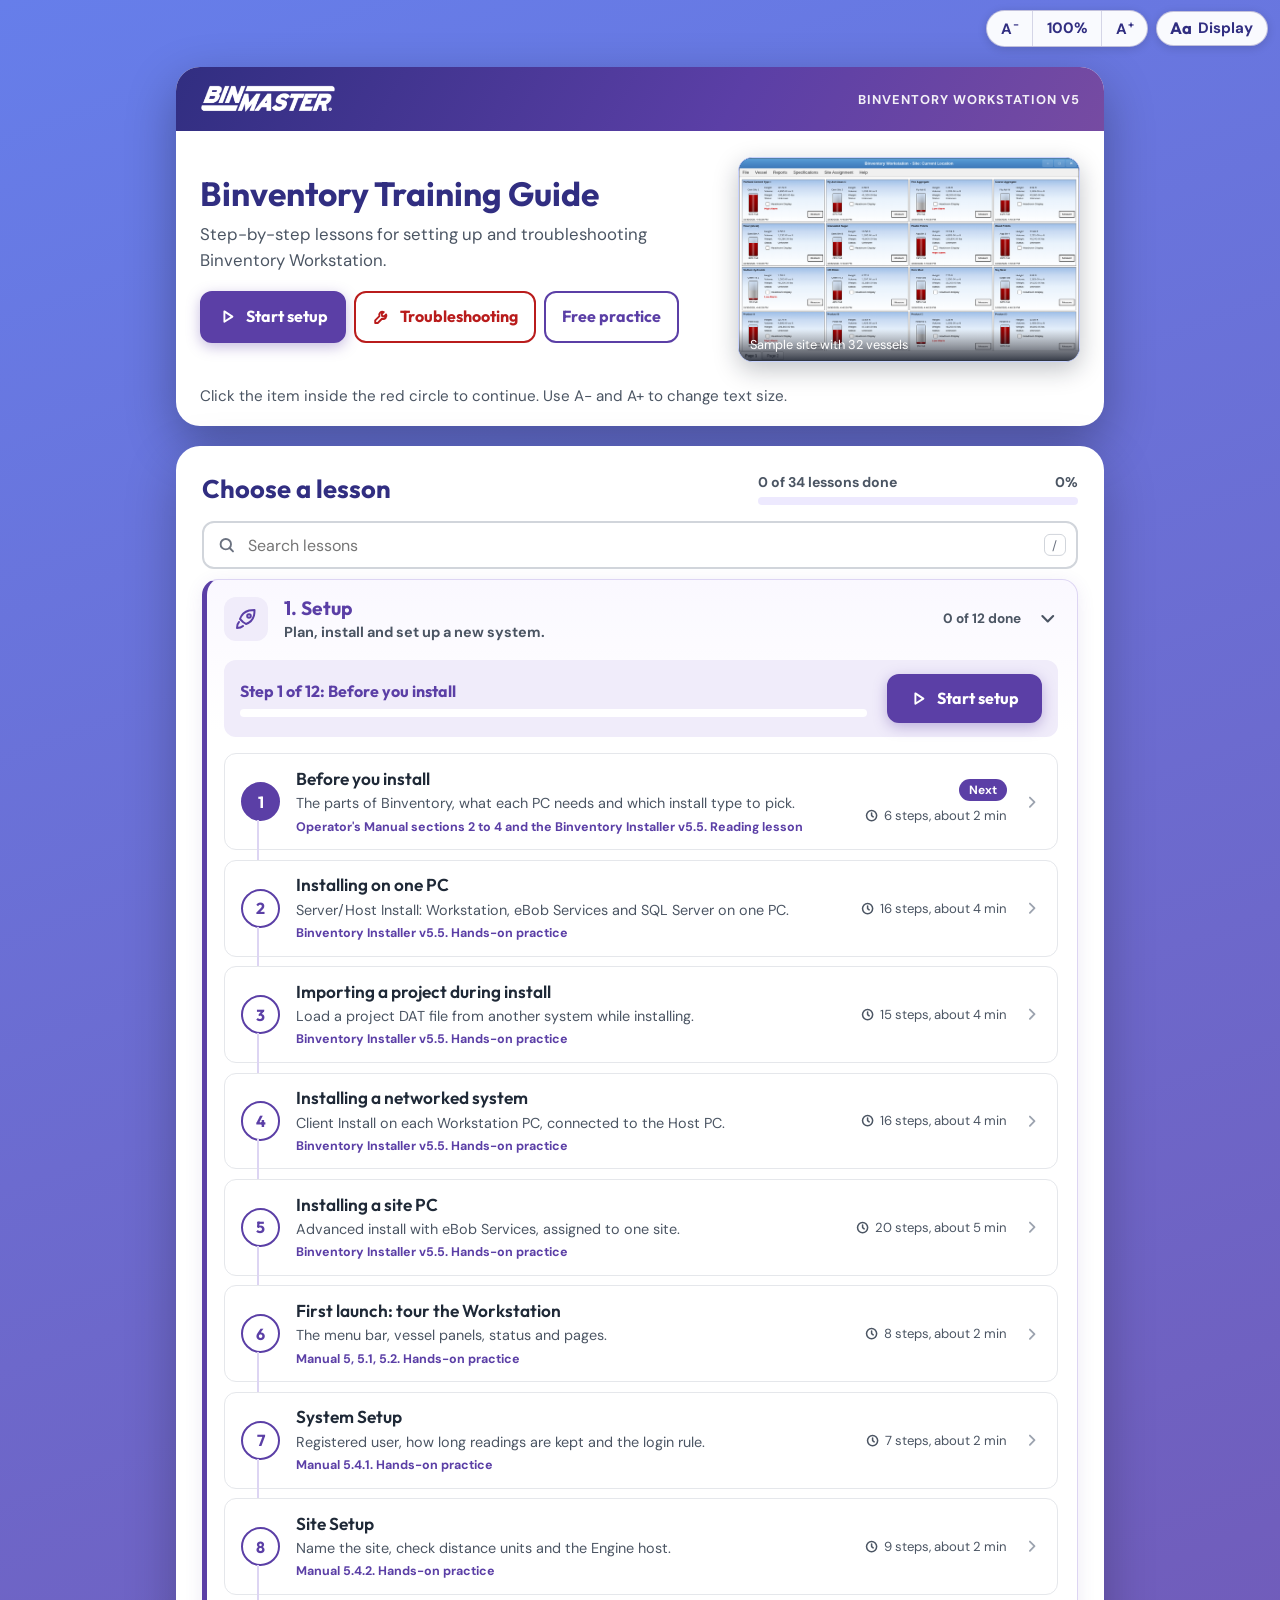
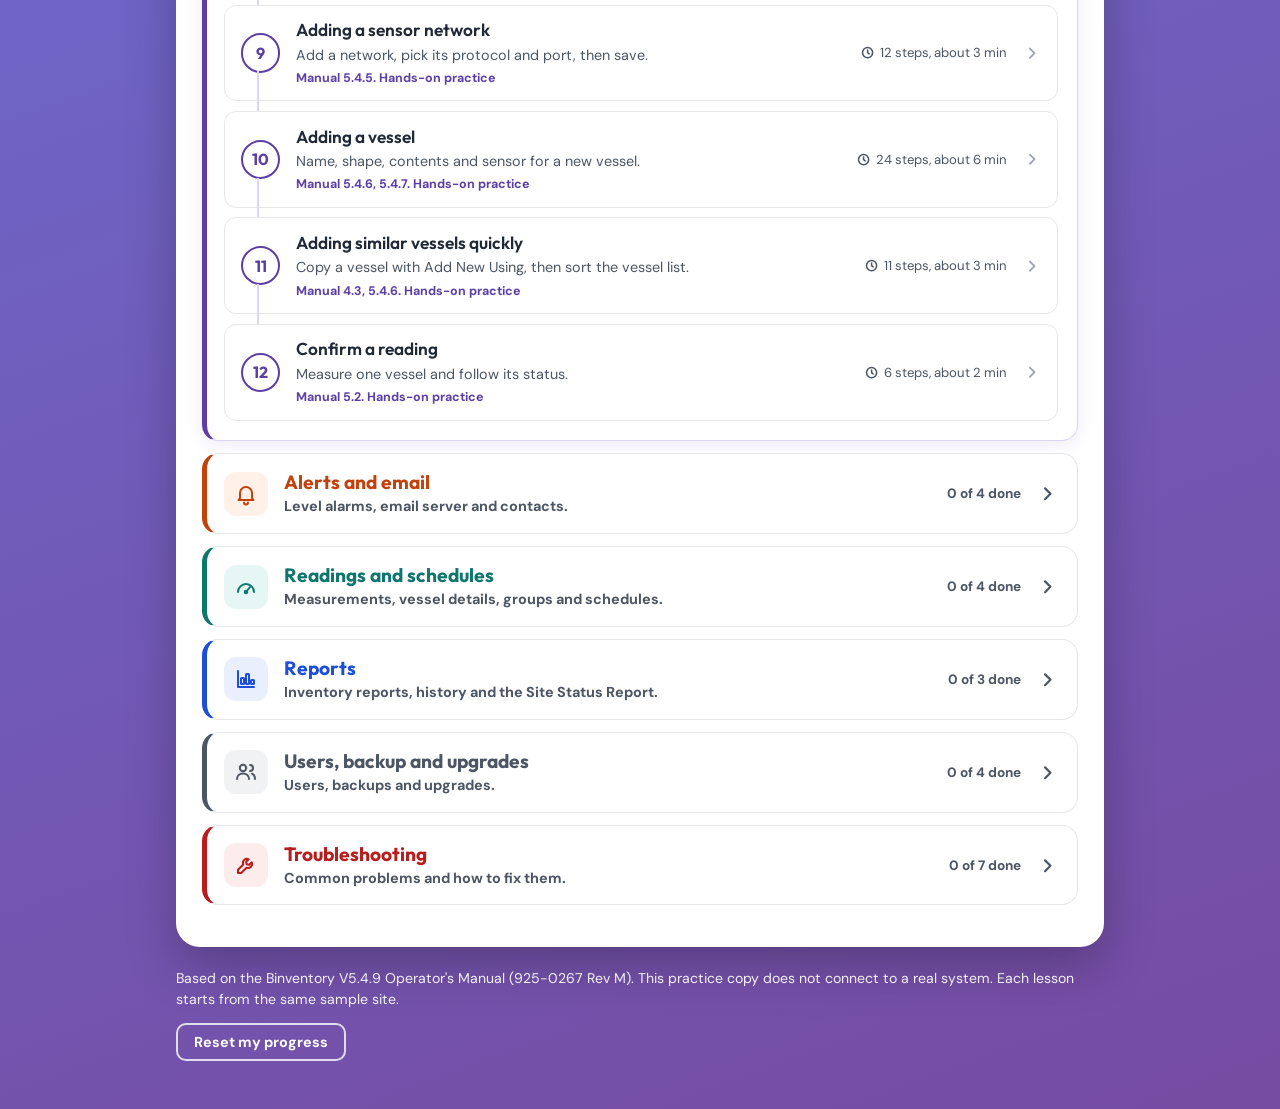
==== commit 1a23e173: "v2: weight from density, guide never covers steps, SQL 2022/Windows 11 requirements, new installer l" ====
--- a/index.html
+++ b/index.html
@@ -4,7 +4,7 @@
 <meta charset="UTF-8">
 <meta name="viewport" content="width=device-width, initial-scale=1">
 <meta name="theme-color" content="#5b3fa6">
-<title>Binventory eBob Guide</title>
+<title>Binventory Training Guide</title>
 <link rel="icon" href="assets/eBob-V5-Application.ico">
 <script>
 /* apply saved text size and contrast before first paint */
@@ -23,28 +23,24 @@
   <section class="eg-hero" aria-labelledby="heroTitle">
     <div class="eg-hero-band">
       <img src="app/binmaster-logo-white.png" alt="BinMaster">
-      <span class="eg-hero-tag">Binventory Workstation V5<br>Interactive guide</span>
+      <span class="eg-hero-tag">Binventory Workstation V5</span>
     </div>
     <div class="eg-hero-main">
       <div>
-        <h1 id="heroTitle">Learn Binventory by doing it</h1>
-        <p class="eg-hero-lead">Practice on a working copy of Binventory Workstation. Each lesson circles what to click, waits until you are ready, and checks each step before moving on.</p>
+        <h1 id="heroTitle">Binventory Training Guide</h1>
+        <p class="eg-hero-lead">Step-by-step lessons for setting up and troubleshooting Binventory Workstation.</p>
         <div class="eg-hero-actions">
           <a class="eg-cta eg-cta--primary" id="ctaSetup" href="#sec-setup"></a>
-          <a class="eg-cta eg-cta--red" href="#sec-trouble" data-open="trouble"><svg class="eg-ico" viewBox="0 0 24 24" aria-hidden="true"><path d="M14.7 6.3a4 4 0 0 0-5.4 5.2L4 16.8V20h3.2l5.3-5.3a4 4 0 0 0 5.2-5.4l-2.6 2.6-2.4-.6-.6-2.4z"/></svg>Troubleshoot a problem</a>
+          <a class="eg-cta eg-cta--red" href="#sec-trouble" data-open="trouble"><svg class="eg-ico" viewBox="0 0 24 24" aria-hidden="true"><path d="M14.7 6.3a4 4 0 0 0-5.4 5.2L4 16.8V20h3.2l5.3-5.3a4 4 0 0 0 5.2-5.4l-2.6 2.6-2.4-.6-.6-2.4z"/></svg>Troubleshooting</a>
           <a class="eg-cta eg-cta--secondary" href="emulator.html?tutorial=free-mode">Free practice</a>
         </div>
       </div>
       <figure class="eg-preview" style="margin:0">
         <img src="app/preview.png" alt="Binventory Workstation main screen with vessel panels showing level, volume and weight">
-        <figcaption>The sample site: 32 vessels on a SmartBob network</figcaption>
+        <figcaption>Sample site with 32 vessels</figcaption>
       </figure>
     </div>
-    <ul class="eg-features">
-      <li><svg class="eg-ico" viewBox="0 0 24 24" aria-hidden="true"><circle cx="12" cy="12" r="8"/><circle cx="12" cy="12" r="3"/></svg><span><b>Follow the red circle</b>Only the circled item responds, so a stray click never skips a step.</span></li>
-      <li><svg class="eg-ico" viewBox="0 0 24 24" aria-hidden="true"><circle cx="12" cy="12" r="8"/><path d="M12 8v4l2.5 2"/></svg><span><b>Go at your pace</b>Choose Normal, Slow, or Step by step, where nothing moves until you press Next.</span></li>
-      <li><svg class="eg-ico" viewBox="0 0 24 24" aria-hidden="true"><path d="M4 18 9 6l5 12M6 14h6M15 18l3-7 3 7M16 16h4"/></svg><span><b>Make text bigger</b>Use A+ and A&minus; at the top, or Display for contrast and motion.</span></li>
-    </ul>
+    <p class="eg-help">Click the item inside the red circle to continue. Use A&minus; and A+ to change text size.</p>
   </section>
 
   <section class="eg-card" aria-labelledby="lessonsTitle" id="lessons">
@@ -58,7 +54,7 @@
     <div class="eg-search" role="search">
       <svg class="eg-ico" viewBox="0 0 24 24" aria-hidden="true"><circle cx="11" cy="11" r="6.5"/><path d="M20 20l-4.2-4.2"/></svg>
       <label for="lessonSearch" class="eg-sr-only">Search lessons</label>
-      <input id="lessonSearch" type="search" placeholder="Search lessons, for example alarm, vessel or email" autocomplete="off">
+      <input id="lessonSearch" type="search" placeholder="Search lessons" autocomplete="off">
       <span class="eg-search-key" aria-hidden="true">/</span>
     </div>
     <p class="eg-search-count" id="searchCount" role="status" aria-live="polite"></p>
@@ -66,7 +62,7 @@
   </section>
 
   <footer class="eg-foot">
-    <span>Lessons follow the Binventory V5.4.9 Operator's Manual (925-0267 Rev M). This is a practice copy: nothing here connects to a real system, and every lesson starts from the same sample site.</span>
+    <span>Based on the Binventory V5.4.9 Operator's Manual (925-0267 Rev M). This practice copy does not connect to a real system. Each lesson starts from the same sample site.</span>
     <button type="button" id="resetProgress">Reset my progress</button>
   </footer>
 </main>
@@ -83,7 +79,7 @@
   function openState() { try { return JSON.parse(localStorage.getItem(OPEN_KEY) || "null"); } catch (e) { return null; } }
   function saveOpen(o) { try { localStorage.setItem(OPEN_KEY, JSON.stringify(o)); } catch (e) {} }
   function esc(s) { return String(s).replace(/[&<>"]/g, function (c) { return { "&": "&amp;", "<": "&lt;", ">": "&gt;", '"': "&quot;" }[c]; }); }
-  function href(l) { return l.kind === "doc" ? "doc.html?lesson=" + l.id : l.scenario ? "emulator.html?tutorial=" + l.scenario + "&fresh=1" : "emulator.html?tutorial=free-mode&lesson=" + l.id; }
+  function href(l) { return l.page === "installer" ? "installer.html?lesson=" + l.id : l.kind === "doc" ? "doc.html?lesson=" + l.id : l.scenario ? "emulator.html?tutorial=" + l.scenario + "&fresh=1" : "emulator.html?tutorial=free-mode&lesson=" + l.id; }
   var I = {
     rocket: '<path d="M5 15c-1.5 1.5-2 4-2 6 2 0 4.5-.5 6-2M9 15l-3-3c1-3 3.5-7 9-8.5 1.5-.4 3.5-.5 5.5-.5 0 2-.1 4-.5 5.5C18.5 14 15 16 12 17z"/><circle cx="15" cy="9" r="1.8"/>',
     bell: '<path d="M6 16V11a6 6 0 0 1 12 0v5l1.5 2h-15zM10 20.5a2 2 0 0 0 4 0"/>',
@@ -109,7 +105,7 @@
     ["Database Read Only", "Data shows but measurements cannot start. The Engine service may be stopped, or Site Setup has the wrong host IP."],
     ["Error", "One or more errors. Hover over the message or open Vessel Details for more."]
   ];
-  var GROUPS = { setup: "Get started", alerts: "Everyday tasks", trouble: "When something is wrong" };
+  var GROUPS = {};
   var open = openState() || { setup: true };
   var list = document.getElementById("lessonList");
 
@@ -118,7 +114,7 @@
     q = (q || "").trim().toLowerCase();
     LS.sections.forEach(function (sec) {
       var ls = LS.lessons.filter(function (l) { return l.section === sec.id; });
-      var hits = ls.filter(function (l) { return !q || (l.title + " " + l.desc + " " + sec.title + " " + (l.manual || "")).toLowerCase().indexOf(q) >= 0; });
+      var hits = ls.filter(function (l) { return !q || (l.title + " " + l.desc + " " + sec.title + " " + (l.manual || "") + " " + (l.source || "")).toLowerCase().indexOf(q) >= 0; });
       if (q && !hits.length) return;
       shown += hits.length;
       var done = ls.filter(function (l) { return p[l.id]; }).length;
@@ -146,7 +142,7 @@
           esc((isPath ? "Step " + n + ": " : "") + l.title + ". " + l.desc + " " + l.stepCount + " steps, about " + l.minutes + " minutes." + (isDone ? " Done." : "") + (isNext ? " Next up." : "")) + '">' +
           '<span class="eg-lmark" aria-hidden="true">' + (isDone ? ico("check") : (isPath ? n : "")) + "</span>" +
           '<span class="eg-ltext"><span class="eg-ltitle">' + esc(l.title) + '</span><span class="eg-ldesc">' + esc(l.desc) + "</span>" +
-          (l.manual ? '<span class="eg-lref">Manual ' + esc(l.manual) + (l.scenario ? ". Guided scenario" : l.kind === "doc" ? ". Reading lesson" : ". Hands-on practice") + "</span>" : "") + "</span>" +
+          (l.manual || l.source ? '<span class="eg-lref">' + (l.source ? esc(l.source) : "Manual " + esc(l.manual)) + (l.scenario ? ". Guided scenario" : l.kind === "doc" ? ". Reading lesson" : ". Hands-on practice") + "</span>" : "") + "</span>" +
           '<span class="eg-lside" aria-hidden="true">' + (isNext ? '<span class="eg-ltag">Next</span>' : "") +
           (isDone ? '<span class="eg-ldone">' + ico("check") + "Done</span>" : "") +
           '<span class="eg-lmeta">' + ico("clock") + l.stepCount + " steps, about " + l.minutes + " min</span></span>" +
@@ -166,7 +162,7 @@
       }
       html += "</div></div>";
     });
-    if (q && !shown) html = '<div class="eg-empty"><p><b>No lessons match "' + esc(q) + '".</b></p><p>Try a word like vessel, alarm, email, report or user.</p></div>';
+    if (q && !shown) html = '<div class="eg-empty"><p><b>No lessons match "' + esc(q) + '".</b></p><p>Try vessel, alarm, email, report or user.</p></div>';
     list.innerHTML = html;
     document.getElementById("searchCount").textContent = q ? shown + (shown === 1 ? " lesson matches" : " lessons match") : "";
 
@@ -181,7 +177,7 @@
     var nx = setupL.filter(function (l) { return !p[l.id]; })[0];
     var cta = document.getElementById("ctaSetup");
     cta.href = href(nx || setupL[0]);
-    cta.innerHTML = ico("play") + (nx ? (nx === setupL[0] ? "Start setup" : "Continue setup: " + esc(nx.title)) : "Review setup");
+    cta.innerHTML = ico("play") + (nx ? (nx === setupL[0] ? "Start setup" : "Continue setup") : "Review setup");
   }
 
   list.addEventListener("click", function (e) {
--- a/app/guide.css
+++ b/app/guide.css
@@ -76,7 +76,7 @@
   position: fixed; z-index: 5000; width: min(21em, calc(100vw - 24px)); max-height: calc(100vh - 80px); overflow-y: auto;
   display: flex; flex-direction: column; gap: .45em; padding: .9em 1em 1em; border-radius: 16px;
   background: #fff; color: var(--eg-text); border: 1px solid rgba(49,46,129,.18); border-top: 5px solid var(--eg-purple);
-  box-shadow: 0 18px 44px rgba(20,14,48,.38); transition: top .25s ease, left .25s ease;
+  box-shadow: 0 18px 44px rgba(20,14,48,.38);
 }
 .eg-coach[hidden] { display: none; }
 .eg-coach:not(.eg-coach--dock) { width: min(34em, calc(100vw - 24px)); }
@@ -99,7 +99,7 @@
 .eg-msg { margin: .3em 0 0; font-size: 1em; line-height: 1.5; }
 .eg-msg b { color: #111827; }
 .eg-tip { display: block; margin-top: .35em; font-size: .85em; color: var(--eg-muted); }
-.eg-hint { margin: 0; min-height: 0; font-size: .92em; font-weight: 700; color: #92400e; background: #fef3c7; border-radius: 10px; padding: 0 .7em; max-height: 0; overflow: hidden; transition: max-height .2s, padding .2s; }
+.eg-hint { margin: 0; min-height: 0; font-size: .92em; font-weight: 700; color: #92400e; background: #fef3c7; border-radius: 10px; padding: 0 .7em; max-height: 0; overflow: hidden; }
 .eg-hint.on { max-height: 6em; padding: .45em .7em; }
 .eg-actions { display: flex; flex-wrap: wrap; gap: .45em; margin-top: .2em; }
 .eg-btn {
@@ -122,7 +122,7 @@
 .eg-ring {
   position: fixed; z-index: 4990; pointer-events: none; border: 3px solid var(--eg-red); border-radius: 10px; opacity: 0;
   box-shadow: 0 0 0 2px #fff, 0 0 0 4px rgba(17,24,39,.85), 0 0 18px 4px rgba(224,32,28,.45);
-  transition: left .2s ease, top .2s ease, width .2s ease, height .2s ease, opacity .2s;
+  transition: opacity .2s;
 }
 .eg-ring.on { opacity: 1; animation: eg-ring-pulse 1.6s ease-in-out infinite; }
 .eg-ring.on.eg-ring--enter { animation: eg-ring-in var(--eg-ring-ms, 450ms) cubic-bezier(.2,.9,.3,1.2) both; }
@@ -133,13 +133,15 @@
 .eg-ring-check { position: absolute; right: -.75em; top: -.75em; width: 1.6em; height: 1.6em; border-radius: 50%; background: #16a34a; color: #fff; display: none; align-items: center; justify-content: center; box-shadow: 0 0 0 2px #fff; font-size: calc(16px * var(--eg-scale)); }
 .eg-ring-check .eg-ico { stroke-width: 3.4; width: 1em; height: 1em; }
 .eg-ring--done .eg-ring-check { display: flex; }
-@keyframes eg-ring-in { from { opacity: 0; transform: scale(1.5); } to { opacity: 1; transform: scale(1); } }
+@keyframes eg-ring-in { from { opacity: 0; box-shadow: 0 0 0 2px #fff, 0 0 0 4px rgba(17,24,39,.85), 0 0 0 14px rgba(224,32,28,.0); } 60% { opacity: 1; box-shadow: 0 0 0 2px #fff, 0 0 0 4px rgba(17,24,39,.85), 0 0 0 10px rgba(224,32,28,.5); } to { opacity: 1; } }
 @keyframes eg-ring-pulse { 50% { box-shadow: 0 0 0 2px #fff, 0 0 0 4px rgba(17,24,39,.85), 0 0 26px 9px rgba(224,32,28,.55); } }
-@keyframes eg-ring-ping { 50% { transform: scale(1.12); } }
-.eg-hand { position: fixed; z-index: 4991; width: calc(40px * var(--eg-scale)); height: calc(40px * var(--eg-scale)); pointer-events: none; opacity: 0; transition: left .2s ease, top .2s ease, opacity .2s; filter: drop-shadow(0 2px 3px rgba(0,0,0,.4)); }
+@keyframes eg-ring-ping { 50% { box-shadow: 0 0 0 2px #fff, 0 0 0 4px rgba(17,24,39,.85), 0 0 0 10px rgba(224,32,28,.55); } }
+.eg-hand { position: fixed; z-index: 4991; width: calc(40px * var(--eg-scale)); height: calc(40px * var(--eg-scale)); pointer-events: none; opacity: 0; transition: opacity .2s; filter: drop-shadow(0 2px 3px rgba(0,0,0,.4)); }
 .eg-hand.on { opacity: 1; animation: eg-tap 1.2s ease-in-out infinite; }
 .eg-hand svg { width: 100%; height: 100%; }
-@keyframes eg-tap { 50% { transform: translate(-4px, -6px); } }
+@keyframes eg-tap { 50% { transform: translateY(-3px); } }
+@keyframes eg-tap-up { 50% { transform: translateY(3px); } }
+.eg-hand.on.eg-hand--up { animation-name: eg-tap-up; }
 
 /* ================= success screen ================= */
 .eg-success { position: fixed; inset: 0; z-index: 7000; display: flex; align-items: center; justify-content: center; padding: 24px; background: rgba(30,27,75,.55); backdrop-filter: blur(2px); }
@@ -228,10 +230,11 @@
 .eg-hero-band { display: flex; align-items: center; justify-content: space-between; gap: 1rem; padding: 1rem 1.5rem; background: linear-gradient(120deg, #312e81 0%, #5b3fa6 60%, #764ba2 100%); color: #fff; }
 .eg-hero-band img { height: 2rem; width: auto; display: block; }
 .eg-hero-tag { font-size: .8rem; font-weight: 700; letter-spacing: .08em; text-transform: uppercase; opacity: .92; text-align: right; }
-.eg-hero-main { display: grid; grid-template-columns: 1.15fr 1fr; gap: 1.5rem; padding: 1.6rem 1.5rem 1.5rem; align-items: center; }
+.eg-hero-main { display: grid; grid-template-columns: minmax(0, 1.5fr) minmax(0, 1fr); gap: 1.5rem; padding: 1.6rem 1.5rem 1.5rem; align-items: center; }
 .eg-hero h1 { margin: 0 0 .5rem; font-family: "Outfit", system-ui, sans-serif; font-size: 2.1rem; line-height: 1.1; color: var(--eg-ink); }
 .eg-hero-lead { margin: 0 0 1.1rem; font-size: 1.05rem; line-height: 1.55; color: var(--eg-muted); }
-.eg-hero-actions { display: flex; flex-wrap: wrap; gap: .6rem; }
+.eg-hero-actions { display: flex; flex-wrap: wrap; gap: .5rem; }
+.eg-hero-actions .eg-cta { padding: 0 1rem; white-space: nowrap; }
 .eg-cta { display: inline-flex; align-items: center; gap: .55rem; min-height: 3rem; padding: 0 1.3rem; border-radius: 12px; border: 2px solid var(--eg-purple); font: 700 1rem/1.1 "Outfit", system-ui, sans-serif; text-decoration: none; cursor: pointer; transition: transform .15s, box-shadow .15s, background .15s; }
 .eg-cta--primary { background: var(--eg-purple); color: #fff; box-shadow: 0 4px 14px rgba(91,63,166,.35); }
 .eg-cta--primary:hover { background: #4a3289; transform: translateY(-1px); }
@@ -381,3 +384,49 @@
 html.eg-hc .eg-doc-text, html.eg-hc .eg-doc-src { color: #000; }
 html.eg-hc .eg-doc-dots .is-cur button { background: #000; }
 html.eg-reduce-motion .eg-bar-fill { transition: none; }
+
+/* ================= SQL Server 2022 requirements panel (reading lessons) ================= */
+.eg-req { margin: 0 0 .9em; border: 1px solid #ddd6fe; border-left: 5px solid var(--eg-purple); border-radius: 14px; background: #faf8ff; padding: .9em 1.1em .7em; }
+.eg-req-title { margin: 0 0 .6em; font-family: "Outfit", system-ui, sans-serif; font-size: 1.08em; color: var(--eg-ink); }
+.eg-req-list { display: grid; grid-template-columns: max-content 1fr; gap: .45em 1.1em; margin: 0; font-size: .96em; line-height: 1.45; }
+.eg-req-list dt { font-weight: 700; color: #111827; }
+.eg-req-list dd { margin: 0; color: var(--eg-text); }
+.eg-req-src { margin: .75em 0 0; padding-top: .6em; border-top: 1px solid #e9e5f7; font-size: .86em; color: var(--eg-muted); }
+.eg-req-src a { color: var(--eg-purple); font-weight: 700; }
+.eg-req-src a::after { content: " \2197"; }
+@media (max-width: 560px) { .eg-req-list { grid-template-columns: 1fr; gap: .1em; } .eg-req-list dd { margin-bottom: .45em; } }
+html.eg-hc .eg-req { background: #fff; border: 3px solid #000; }
+html.eg-hc .eg-req-list dd, html.eg-hc .eg-req-src { color: #000; }
+
+/* v2: plain hero help line, no-wrap buttons */
+.eg-cta { white-space: nowrap; flex: 0 0 auto; }
+.eg-help { margin: 0; padding: 0 1.5rem 1.3rem; font-size: .95rem; color: var(--eg-muted); }
+html.eg-hc .eg-help { color: #000; }
+
+/* v2: compact coach and the hand that points from outside the target */
+.eg-min { margin-left: auto; flex: 0 0 auto; border: 1px solid #c4b5fd; background: #fff; color: var(--eg-purple); border-radius: 8px; padding: .15em .55em; font: 700 1em/1.3 "DM Sans", Arial, sans-serif; cursor: pointer; }
+.eg-min:hover { background: #f0ecfa; }
+.eg-coach--min { gap: .3em; padding: .55em .8em .65em; }
+.eg-coach--min .eg-msg, .eg-coach--min .eg-bar, .eg-coach--min .eg-state, .eg-coach--min .eg-doit { display: none; }
+.eg-coach--min .eg-title { font-size: 1.05em; }
+.eg-coach--min .eg-actions { margin-top: 0; }
+.eg-coach--min .eg-btn { min-height: 2.2em; }
+.eg-hand--up svg { transform: rotate(180deg); }
+html.eg-hc .eg-min { background: #000; color: #fff; border-color: #fff; }
+/* replica panels of installer windows in reading lessons */
+.eg-replica { max-width: 36em; margin: .6em 0 1em; border: 1px solid #94a3b8; border-radius: 8px; background: #F5F7FA; font-family: "Segoe UI", Arial, sans-serif; font-size: .92em; color: #334155; overflow: hidden; }
+.eg-replica p { margin: .55em 1em; }
+.eg-replica-title { background: #fff; border-bottom: 1px solid #e2e8f0; padding: .35em .9em; font-size: .9em; color: #111827; }
+.eg-replica-h { font-weight: 700; font-size: 1.15em; color: #1E3A8A; }
+.eg-replica-yes { background: #dcfce7; color: #15803d; padding: .6em .8em; border-radius: 4px; }
+.eg-replica-no { background: #fee2e2; color: #b91c1c; padding: .6em .8em; border-radius: 4px; }
+.eg-replica-btn { text-align: right; }
+.eg-replica-btn span { display: inline-block; background: #3B82F6; color: #fff; font-weight: 700; padding: .45em 1.6em; border-radius: 4px; }
+html.eg-hc .eg-replica, html.eg-hc .eg-replica-yes, html.eg-hc .eg-replica-no { background: #fff; color: #000; border: 2px solid #000; }
+
+/* scenario card when space is tight: narrower, then without the status line and progress bar */
+html.eg-scenario #ebobTutorialTooltip.eg-native--narrow { width: min(15em, calc(100vw - 24px)) !important; max-width: min(15em, calc(100vw - 24px)) !important; }
+html.eg-scenario #ebobTutorialTooltip.eg-native--min .eg-bar,
+html.eg-scenario #ebobTutorialTooltip.eg-native--min .eg-native-state,
+html.eg-scenario #ebobTutorialTooltip.eg-native--min #ebobTutorialStep { display: none !important; }
+.eg-topbar > .eg-tb-away { visibility: hidden; pointer-events: none; }
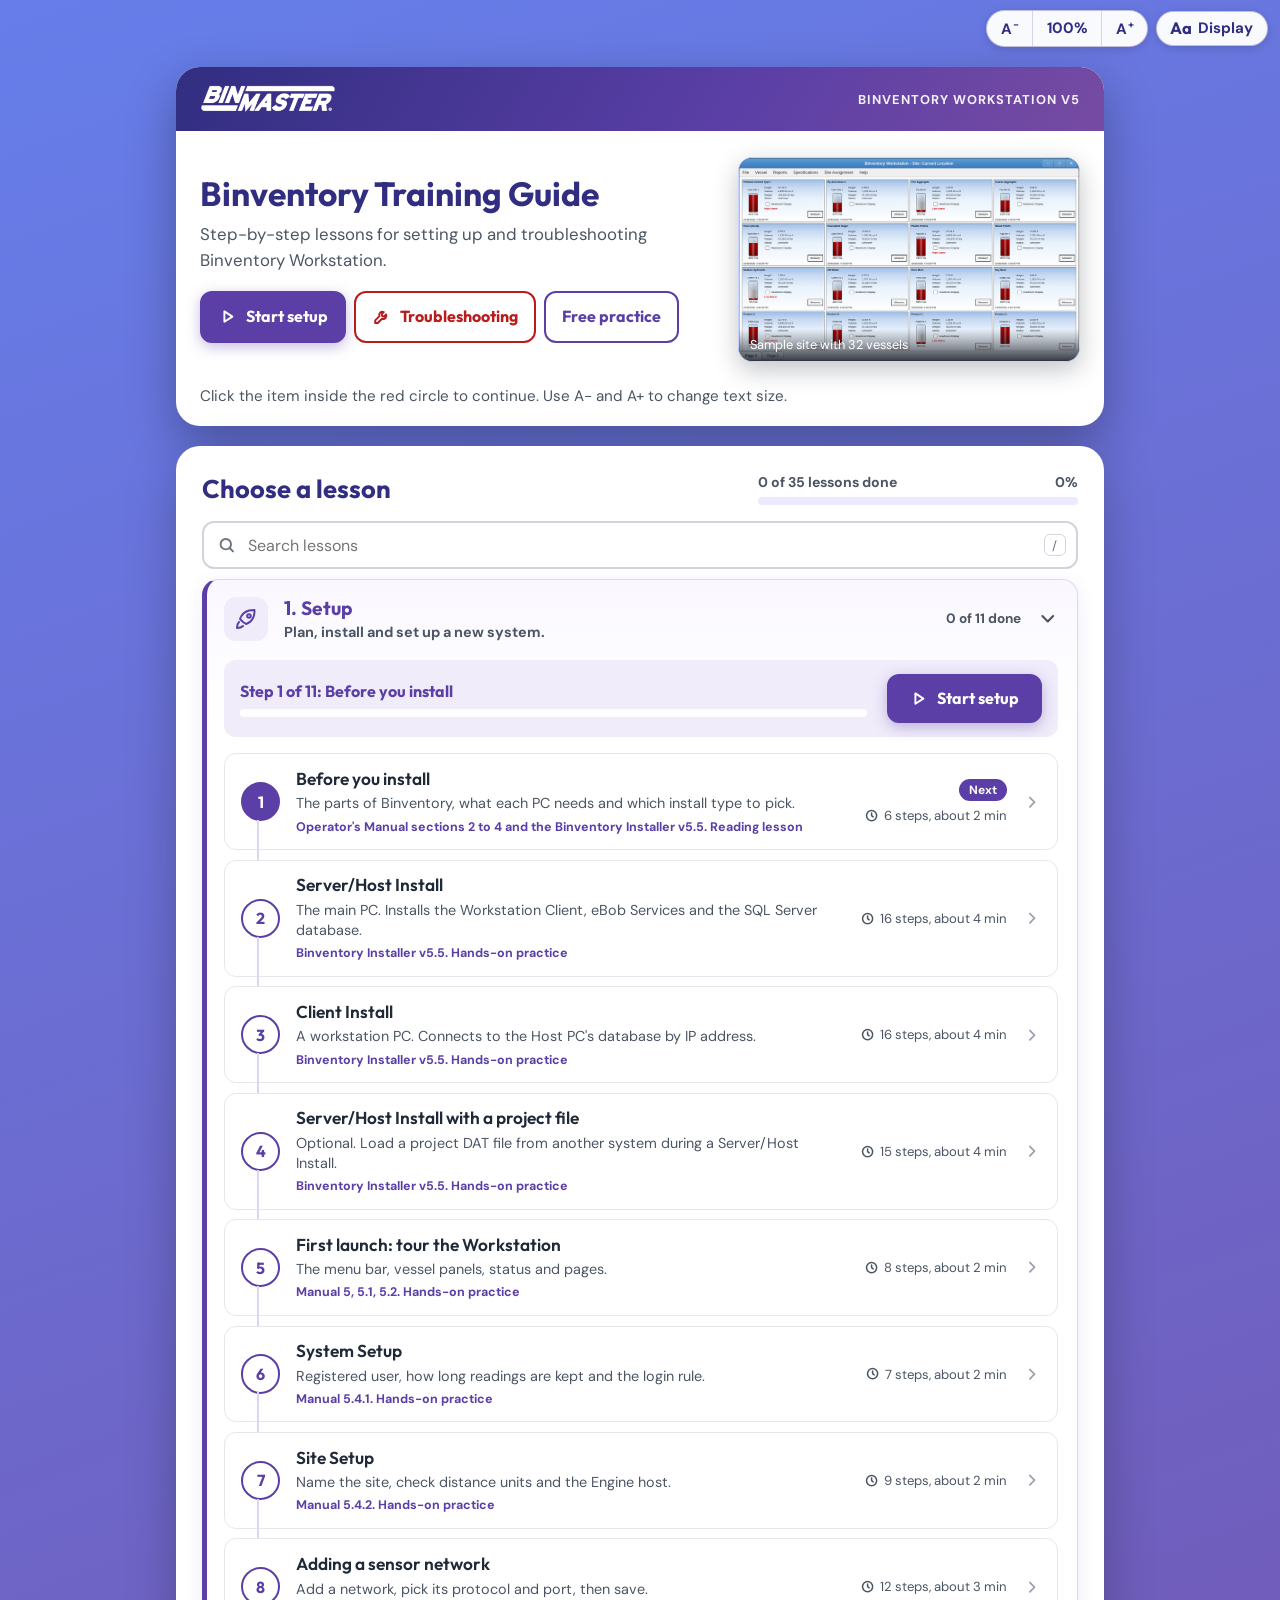
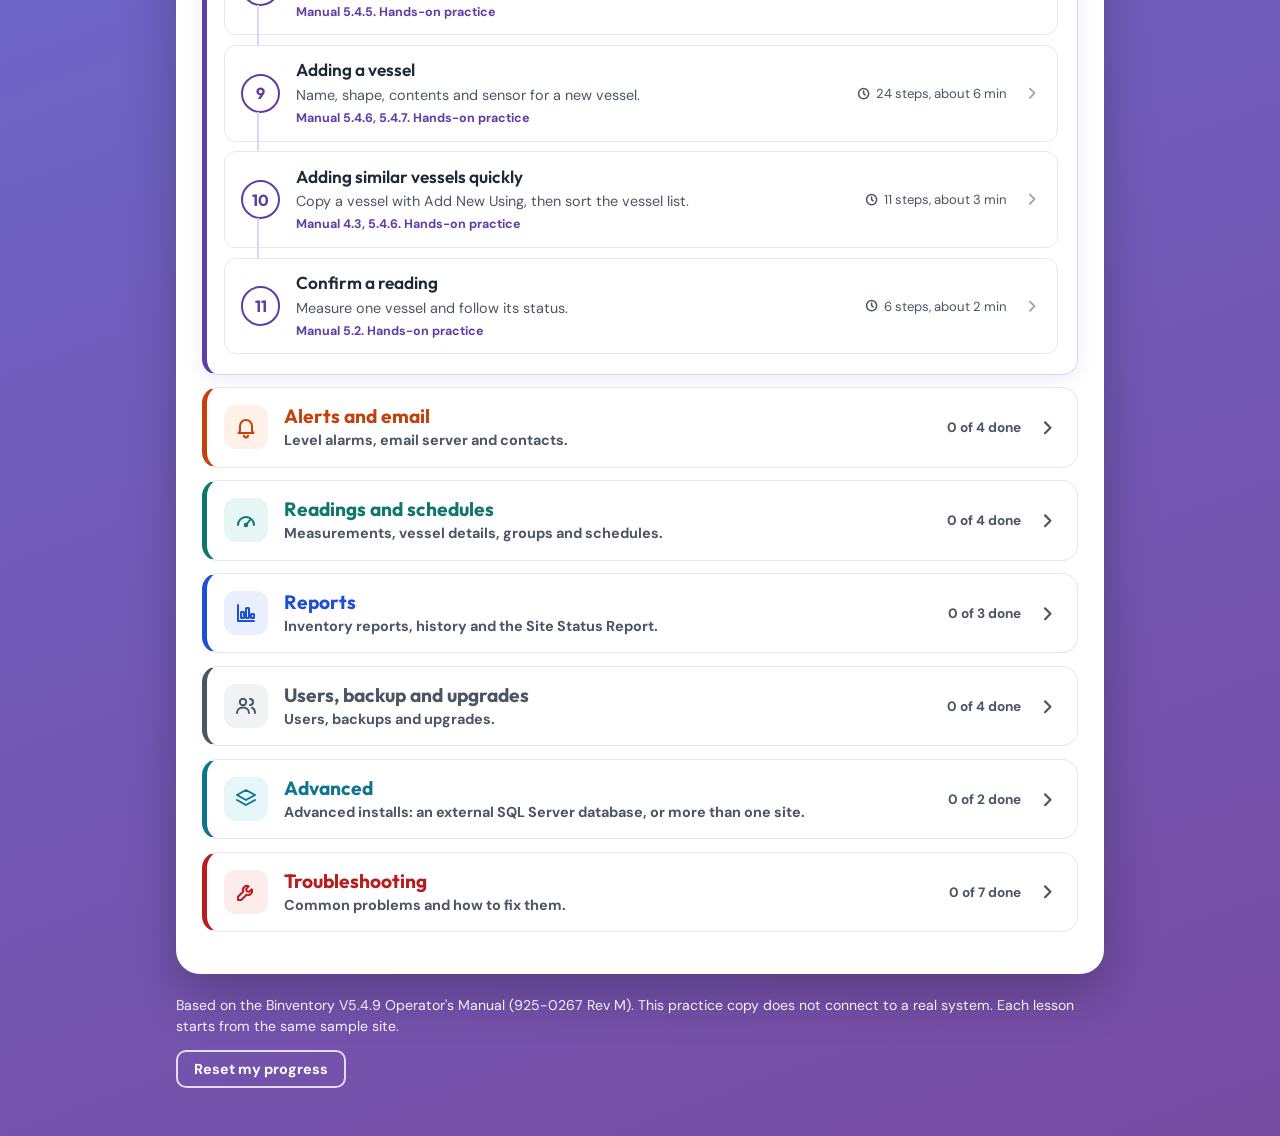
==== commit 752cb107: "v3: centered layout, Server/Host and Client install lessons, separate Advanced section (external SQL" ====
--- a/index.html
+++ b/index.html
@@ -87,6 +87,7 @@
     chart: '<path d="M4 20V4M4 20h16"/><rect x="7" y="11" width="3" height="6" rx=".5"/><rect x="12" y="7" width="3" height="10" rx=".5"/><rect x="17" y="13" width="3" height="4" rx=".5"/>',
     users: '<circle cx="9" cy="8" r="3.2"/><path d="M3 19c0-3.3 2.7-5.5 6-5.5s6 2.2 6 5.5"/><path d="M16 5a3 3 0 0 1 0 6M18 13.7c1.9.7 3 2.7 3 5.3"/>',
     wrench: '<path d="M14.7 6.3a4 4 0 0 0-5.4 5.2L4 16.8V20h3.2l5.3-5.3a4 4 0 0 0 5.2-5.4l-2.6 2.6-2.4-.6-.6-2.4z"/>',
+    layers: '<path d="M12 3l9 5-9 5-9-5z"/><path d="M3 13l9 5 9-5"/>',
     chev: '<path d="M9 6l6 6-6 6"/>', check: '<path d="M5 12.5l4.5 4.5L19 7.5"/>',
     clock: '<circle cx="12" cy="12" r="8"/><path d="M12 8v4l2.5 2"/>', play: '<path d="M8 5.5v13l10-6.5z"/>'
   };
--- a/app/guide.css
+++ b/app/guide.css
@@ -69,7 +69,9 @@
 .eg-top-kicker { font-size: .72em; font-weight: 700; letter-spacing: .08em; text-transform: uppercase; opacity: .9; }
 .eg-top-name { font-family: "Outfit", system-ui, sans-serif; font-weight: 700; font-size: 1.05em; white-space: nowrap; overflow: hidden; text-overflow: ellipsis; max-width: 100%; }
 /* keep the Binventory window clear of the top bar */
-html.eg-emulator body { padding-top: 3.4em; box-sizing: border-box; }
+html.eg-emulator body { padding-top: calc(var(--eg-top, 3.4em) + 12px); padding-bottom: 12px; box-sizing: border-box; }
+/* centered composition: room for the docked guide card left of the window (set by guide.js) */
+html.eg-emulator.eg-composed .page-wrap { margin-left: var(--eg-dock-w, 0px); max-width: min(1100px, calc(100vw - 32px - var(--eg-dock-w, 0px))); }
 
 /* ================= coach card ================= */
 .eg-coach {
@@ -411,6 +413,10 @@
 .eg-coach--min .eg-title { font-size: 1.05em; }
 .eg-coach--min .eg-actions { margin-top: 0; }
 .eg-coach--min .eg-btn { min-height: 2.2em; }
+/* narrow compact card for short screens at large text */
+.eg-coach.eg-coach--narrow { width: min(13em, calc(100vw - 24px)); }
+.eg-coach--narrow .eg-coach-head { flex-wrap: wrap; }
+.eg-coach--narrow .eg-actions { flex-wrap: wrap; }
 .eg-hand--up svg { transform: rotate(180deg); }
 html.eg-hc .eg-min { background: #000; color: #fff; border-color: #fff; }
 /* replica panels of installer windows in reading lessons */
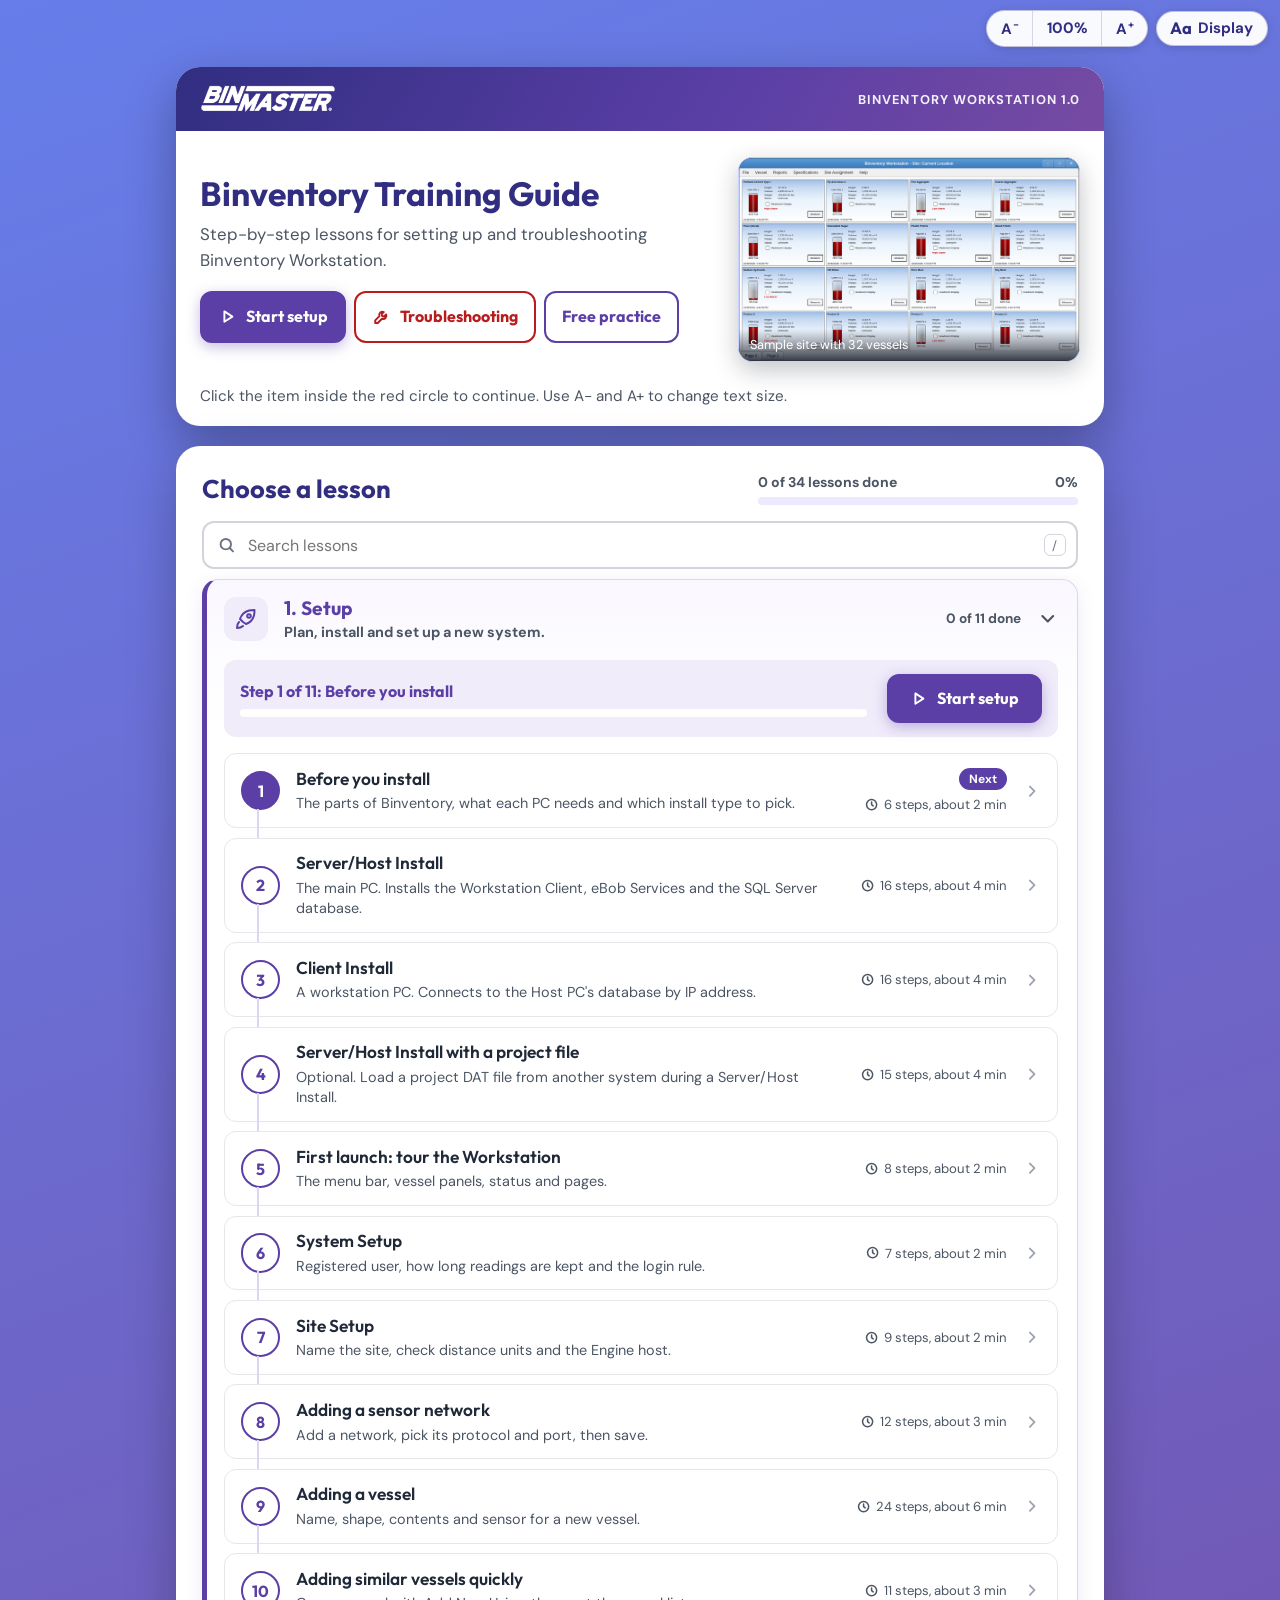
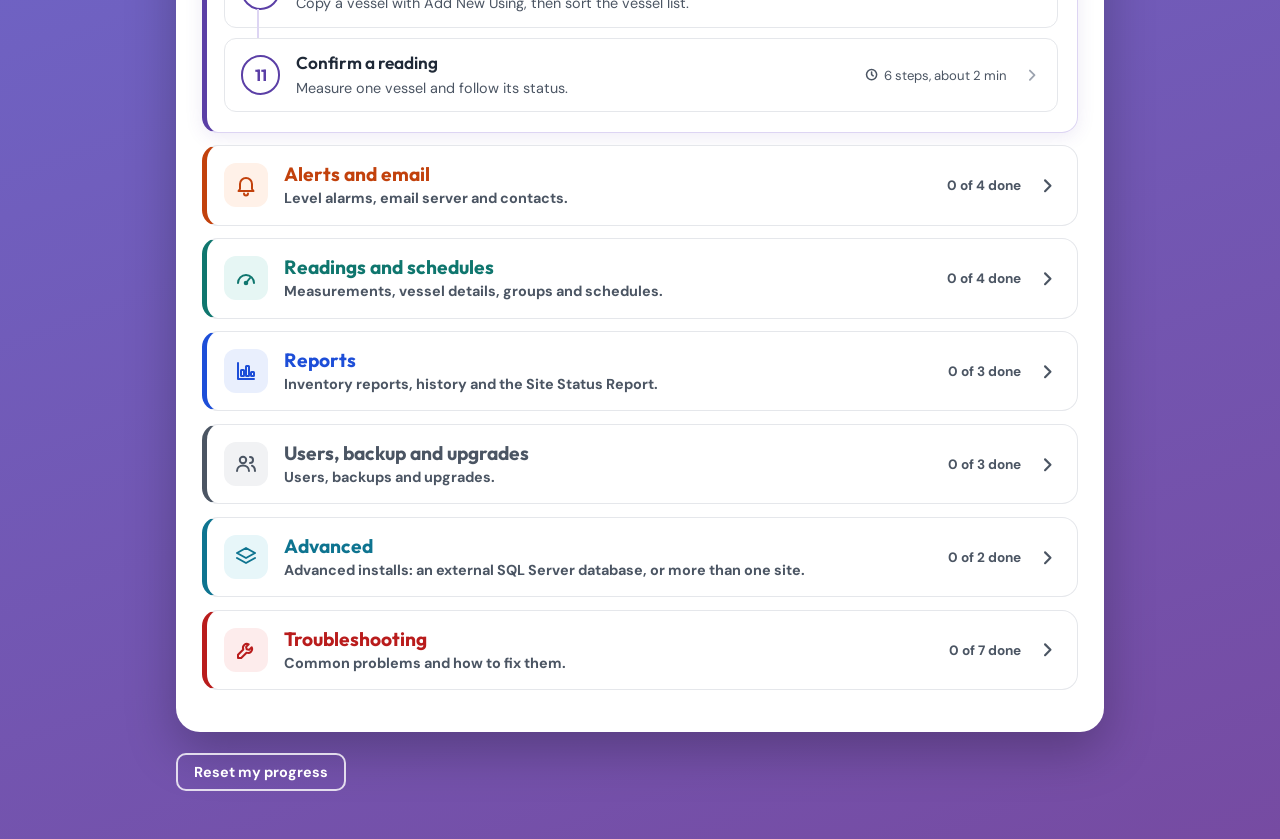
==== commit c82d9a17: "Version text: Workstation 1.0, drop manual number" ====
--- a/index.html
+++ b/index.html
@@ -23,7 +23,7 @@
   <section class="eg-hero" aria-labelledby="heroTitle">
     <div class="eg-hero-band">
       <img src="app/binmaster-logo-white.png" alt="BinMaster">
-      <span class="eg-hero-tag">Binventory Workstation V5</span>
+      <span class="eg-hero-tag">Binventory Workstation 1.0</span>
     </div>
     <div class="eg-hero-main">
       <div>
@@ -62,7 +62,6 @@
   </section>
 
   <footer class="eg-foot">
-    <span>Based on the Binventory V5.4.9 Operator's Manual (925-0267 Rev M). This practice copy does not connect to a real system. Each lesson starts from the same sample site.</span>
     <button type="button" id="resetProgress">Reset my progress</button>
   </footer>
 </main>
@@ -115,7 +114,7 @@
     q = (q || "").trim().toLowerCase();
     LS.sections.forEach(function (sec) {
       var ls = LS.lessons.filter(function (l) { return l.section === sec.id; });
-      var hits = ls.filter(function (l) { return !q || (l.title + " " + l.desc + " " + sec.title + " " + (l.manual || "") + " " + (l.source || "")).toLowerCase().indexOf(q) >= 0; });
+      var hits = ls.filter(function (l) { return !q || (l.title + " " + l.desc + " " + sec.title).toLowerCase().indexOf(q) >= 0; });
       if (q && !hits.length) return;
       shown += hits.length;
       var done = ls.filter(function (l) { return p[l.id]; }).length;
@@ -143,7 +142,7 @@
           esc((isPath ? "Step " + n + ": " : "") + l.title + ". " + l.desc + " " + l.stepCount + " steps, about " + l.minutes + " minutes." + (isDone ? " Done." : "") + (isNext ? " Next up." : "")) + '">' +
           '<span class="eg-lmark" aria-hidden="true">' + (isDone ? ico("check") : (isPath ? n : "")) + "</span>" +
           '<span class="eg-ltext"><span class="eg-ltitle">' + esc(l.title) + '</span><span class="eg-ldesc">' + esc(l.desc) + "</span>" +
-          (l.manual || l.source ? '<span class="eg-lref">' + (l.source ? esc(l.source) : "Manual " + esc(l.manual)) + (l.scenario ? ". Guided scenario" : l.kind === "doc" ? ". Reading lesson" : ". Hands-on practice") + "</span>" : "") + "</span>" +
+          "</span>" +
           '<span class="eg-lside" aria-hidden="true">' + (isNext ? '<span class="eg-ltag">Next</span>' : "") +
           (isDone ? '<span class="eg-ldone">' + ico("check") + "Done</span>" : "") +
           '<span class="eg-lmeta">' + ico("clock") + l.stepCount + " steps, about " + l.minutes + " min</span></span>" +
--- a/app/guide.css
+++ b/app/guide.css
@@ -146,8 +146,22 @@
 .eg-hand.on.eg-hand--up { animation-name: eg-tap-up; }
 
 /* ================= success screen ================= */
-.eg-success { position: fixed; inset: 0; z-index: 7000; display: flex; align-items: center; justify-content: center; padding: 24px; background: rgba(30,27,75,.55); backdrop-filter: blur(2px); }
-.eg-success-card { width: min(34em, 100%); padding: 2em 2em 1.6em; border-radius: 24px; background: #fff; text-align: center; box-shadow: 0 24px 60px rgba(0,0,0,.4); font-family: "DM Sans", Arial, sans-serif; font-size: calc(16px * var(--eg-scale)); color: var(--eg-text); }
+/* lesson end: one centered panel below the top bar. On the installer page the window is gone, so no dim;
+   on the Workstation page a light dim keeps the panel in front without hiding where you finished. */
+.eg-success { position: fixed; inset: var(--eg-top, 3.4em) 0 0 0; z-index: 7000; display: flex; align-items: center; justify-content: center; padding: 16px 24px 24px; box-sizing: border-box; overflow-y: auto; background: transparent; transition: opacity .22s ease, background-color .22s ease; }
+.eg-success--dim { background: rgba(30,27,75,.32); }
+.eg-success-card { transition: opacity .22s ease, transform .22s ease; }
+.eg-success--enter { opacity: 0; }
+.eg-success--enter .eg-success-card { opacity: 0; transform: translateY(8px); }
+.eg-coach.eg-coach--leaving { opacity: 0; transition: opacity .16s ease; pointer-events: none; }
+html.eg-reduce-motion .eg-success, html.eg-reduce-motion .eg-success-card, html.eg-reduce-motion .eg-coach.eg-coach--leaving { transition: none !important; transform: none !important; }
+.eg-success-next { margin: -.6em 0 1em; font-weight: 700; color: var(--eg-ink); }
+.eg-success-row { display: flex; gap: .55em; }
+.eg-success-row > .eg-btn { flex: 1 1 0; white-space: nowrap; }
+@media (max-width: 420px) { .eg-success-row { flex-direction: column; } }
+html.eg-hc .eg-success--dim { background: rgba(0,0,0,.6); }
+html.eg-hc .eg-success-next, html.eg-hc .eg-success-text { color: #000; }
+.eg-success-card { width: min(30em, 100%); max-height: 100%; overflow-y: auto; box-sizing: border-box; padding: 1.6em 1.8em 1.4em; border-radius: 24px; background: #fff; text-align: center; box-shadow: 0 24px 60px rgba(0,0,0,.4); font-family: "DM Sans", Arial, sans-serif; font-size: calc(16px * var(--eg-scale)); color: var(--eg-text); }
 .eg-success-card h2 { margin: .1em 0 .4em; font-family: "Outfit", system-ui, sans-serif; font-size: 1.7em; color: var(--eg-ink); outline: none; }
 .eg-success-kicker { margin: .6em 0 0; font-size: .8em; font-weight: 800; letter-spacing: .08em; text-transform: uppercase; color: var(--eg-green); }
 .eg-success-text { margin: 0 0 1.3em; line-height: 1.55; color: var(--eg-muted); }
@@ -155,7 +169,7 @@
 .eg-btn--big { min-height: 3.1em; font-size: 1.05em; }
 .eg-btn--light { background: #fff; color: var(--eg-purple); }
 .eg-btn--light:hover { background: #f0ecfa !important; color: #4a3289; }
-.eg-check { width: 4.2em; height: 4.2em; }
+.eg-check { width: 3.4em; height: 3.4em; }
 .eg-check-c { fill: none; stroke: #16a34a; stroke-width: 3; stroke-dasharray: 160; stroke-dashoffset: 160; animation: eg-draw .6s ease forwards; }
 .eg-check-p { fill: none; stroke: #16a34a; stroke-width: 4; stroke-linecap: round; stroke-linejoin: round; stroke-dasharray: 40; stroke-dashoffset: 40; animation: eg-draw .35s .5s ease forwards; }
 @keyframes eg-draw { to { stroke-dashoffset: 0; } }
@@ -436,3 +450,10 @@
 html.eg-scenario #ebobTutorialTooltip.eg-native--min .eg-native-state,
 html.eg-scenario #ebobTutorialTooltip.eg-native--min #ebobTutorialStep { display: none !important; }
 .eg-topbar > .eg-tb-away { visibility: hidden; pointer-events: none; }
+
+/* v4: the startup splash and wait box center on the Binventory window, wherever the layout puts it */
+html.eg-emulator .startup-frm-splash, html.eg-emulator .startup-frm-wait { left: var(--eg-win-cx, 50%); top: var(--eg-win-cy, 50%); }
+/* v4: scenario card docked left of the window, same column and width as the lesson card */
+html.eg-scenario #ebobTutorialTooltip.eg-native--dock { width: min(21em, calc(100vw - 24px)) !important; max-width: min(21em, calc(100vw - 24px)) !important; }
+/* v4: Binventory dialogs open centered on the Binventory window, not on the browser window, so they stay clear of the card column */
+html.eg-emulator.eg-composed .backdrop { padding-left: calc(16px + var(--eg-dock-w, 0px)); }
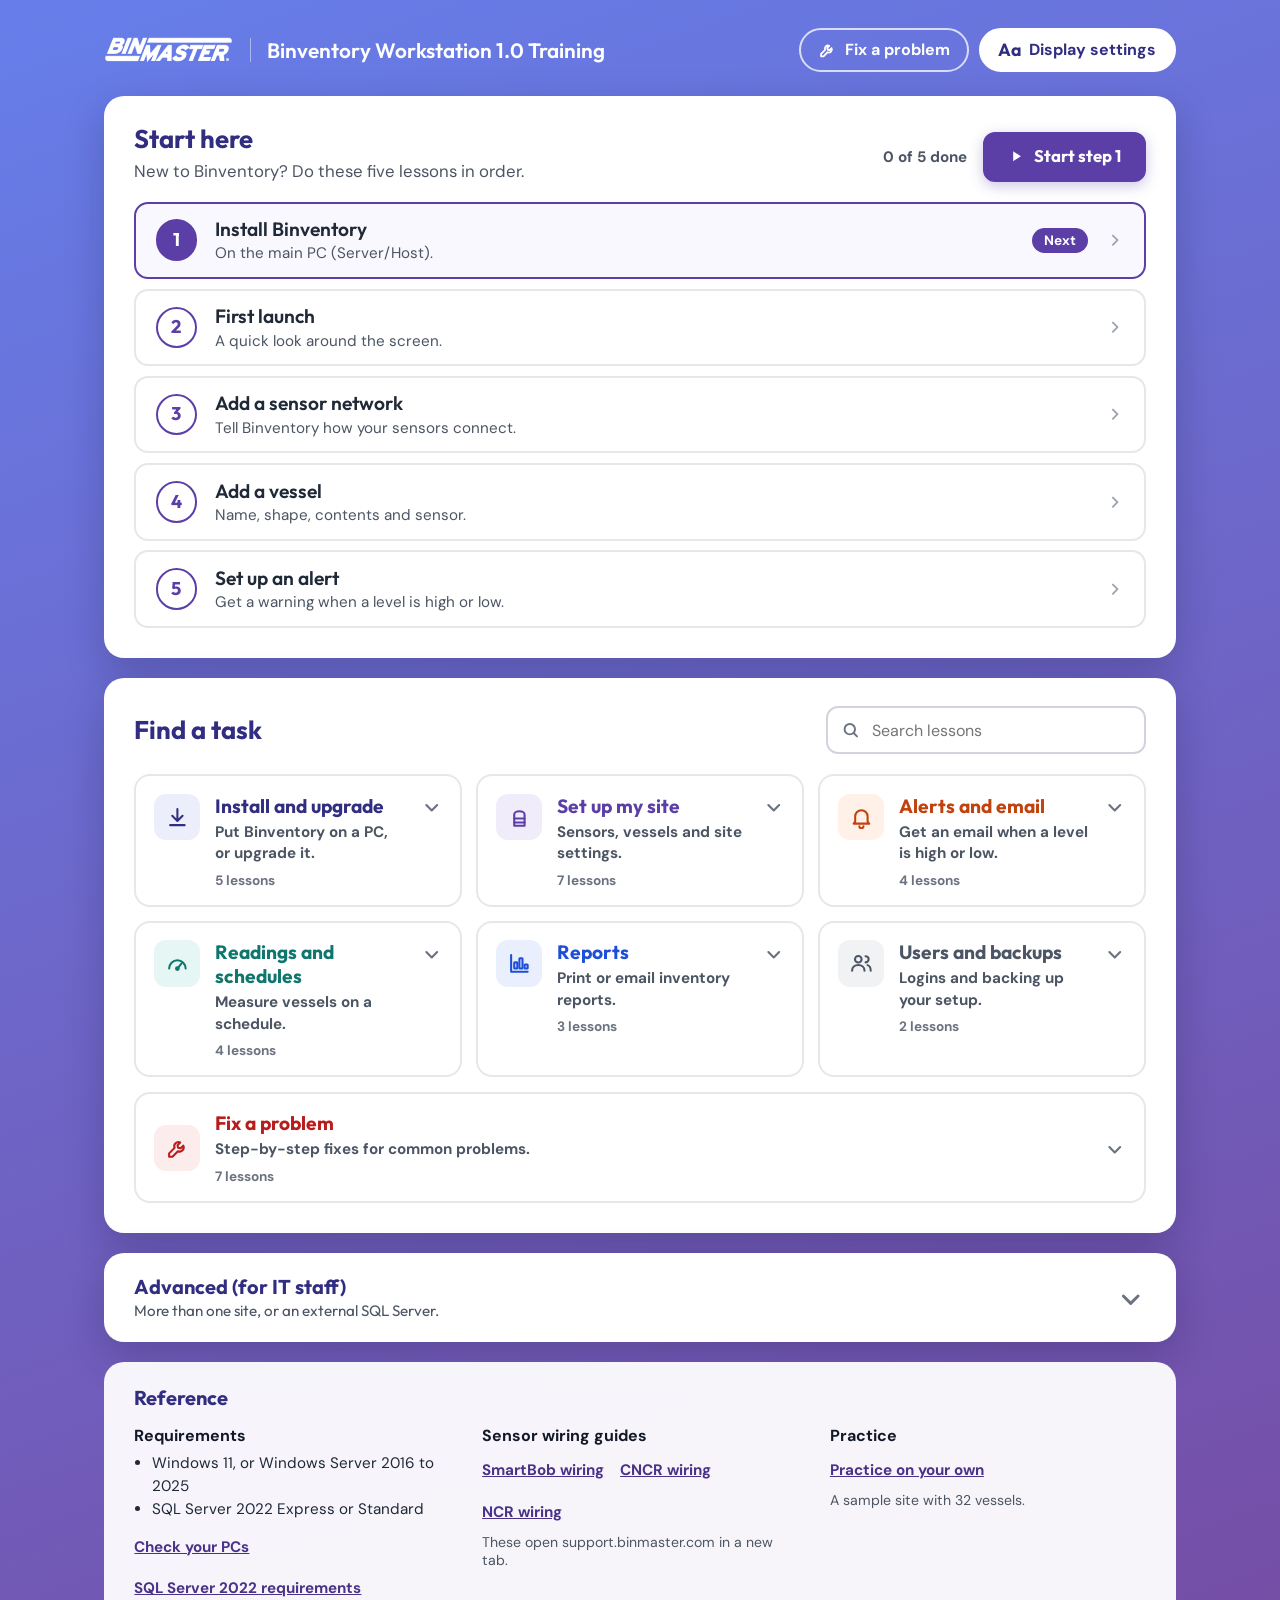
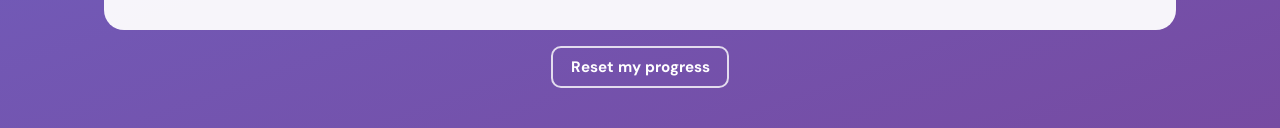
==== commit 25bd1f69: "Home page: Start here path, task tiles, Advanced and Reference tucked away" ====
--- a/index.html
+++ b/index.html
@@ -1,10 +1,10 @@
 <!DOCTYPE html>
-<html lang="en" class="eg-index">
+<html lang="en" class="eg-index eg-home">
 <head>
 <meta charset="UTF-8">
 <meta name="viewport" content="width=device-width, initial-scale=1">
 <meta name="theme-color" content="#5b3fa6">
-<title>Binventory Training Guide</title>
+<title>Binventory Workstation 1.0 Training</title>
 <link rel="icon" href="assets/eBob-V5-Application.ico">
 <script>
 /* apply saved text size and contrast before first paint */
@@ -16,200 +16,94 @@
 } catch (e) {} })();
 </script>
 <link rel="stylesheet" href="app/guide.css">
+<link rel="stylesheet" href="app/home.css">
 </head>
 <body>
-<a class="eg-skip" href="#lessons">Skip to the lessons</a>
-<main class="eg-page" id="main">
-  <section class="eg-hero" aria-labelledby="heroTitle">
-    <div class="eg-hero-band">
+<a class="eg-skip" href="#start">Skip to Start here</a>
+<div class="hm-page">
+  <header class="hm-top">
+    <div class="hm-brand">
       <img src="app/binmaster-logo-white.png" alt="BinMaster">
-      <span class="eg-hero-tag">Binventory Workstation 1.0</span>
+      <h1 class="hm-title">Binventory Workstation 1.0 Training</h1>
     </div>
-    <div class="eg-hero-main">
-      <div>
-        <h1 id="heroTitle">Binventory Training Guide</h1>
-        <p class="eg-hero-lead">Step-by-step lessons for setting up and troubleshooting Binventory Workstation.</p>
-        <div class="eg-hero-actions">
-          <a class="eg-cta eg-cta--primary" id="ctaSetup" href="#sec-setup"></a>
-          <a class="eg-cta eg-cta--red" href="#sec-trouble" data-open="trouble"><svg class="eg-ico" viewBox="0 0 24 24" aria-hidden="true"><path d="M14.7 6.3a4 4 0 0 0-5.4 5.2L4 16.8V20h3.2l5.3-5.3a4 4 0 0 0 5.2-5.4l-2.6 2.6-2.4-.6-.6-2.4z"/></svg>Troubleshooting</a>
-          <a class="eg-cta eg-cta--secondary" href="emulator.html?tutorial=free-mode">Free practice</a>
+    <nav class="hm-top-actions" aria-label="Help and settings">
+      <a class="hm-top-link" href="#task-trouble" id="topFix"><svg class="eg-ico" viewBox="0 0 24 24" aria-hidden="true"><path d="M14.7 6.3a4 4 0 0 0-5.4 5.2L4 16.8V20h3.2l5.3-5.3a4 4 0 0 0 5.2-5.4l-2.6 2.6-2.4-.6-.6-2.4z"/></svg>Fix a problem</a>
+      <button type="button" class="hm-top-btn" id="displayBtn"><span class="eg-aa" aria-hidden="true">Aa</span>Display settings</button>
+    </nav>
+  </header>
+
+  <main id="main">
+    <section class="hm-card hm-start" id="start" aria-labelledby="startTitle" tabindex="-1">
+      <div class="hm-start-head">
+        <div>
+          <h2 id="startTitle">Start here</h2>
+          <p class="hm-sub">New to Binventory? Do these five lessons in order.</p>
+        </div>
+        <div class="hm-start-go">
+          <p class="hm-progress" id="startProgress"></p>
+          <a class="hm-btn hm-btn--primary" id="hmContinue" href="#"></a>
         </div>
       </div>
-      <figure class="eg-preview" style="margin:0">
-        <img src="app/preview.png" alt="Binventory Workstation main screen with vessel panels showing level, volume and weight">
-        <figcaption>Sample site with 32 vessels</figcaption>
-      </figure>
-    </div>
-    <p class="eg-help">Click the item inside the red circle to continue. Use A&minus; and A+ to change text size.</p>
-  </section>
+      <ol class="hm-steps" id="startSteps"></ol>
+    </section>
 
-  <section class="eg-card" aria-labelledby="lessonsTitle" id="lessons">
-    <div class="eg-card-head">
-      <h2 id="lessonsTitle">Choose a lesson</h2>
-      <div class="eg-overall">
-        <div class="eg-overall-label"><span id="overallText"></span><span id="overallPct"></span></div>
-        <div class="eg-bar" role="progressbar" aria-labelledby="overallText" id="overallBar"><span class="eg-bar-fill"></span></div>
+    <section class="hm-card" id="tasks" aria-labelledby="tasksTitle">
+      <div class="hm-tasks-head">
+        <h2 id="tasksTitle">Find a task</h2>
+        <div class="hm-search" role="search">
+          <svg class="eg-ico" viewBox="0 0 24 24" aria-hidden="true"><circle cx="11" cy="11" r="6.5"/><path d="M20 20l-4.2-4.2"/></svg>
+          <label for="lessonSearch" class="eg-sr-only">Search lessons by title</label>
+          <input id="lessonSearch" type="search" placeholder="Search lessons" autocomplete="off">
+        </div>
       </div>
-    </div>
-    <div class="eg-search" role="search">
-      <svg class="eg-ico" viewBox="0 0 24 24" aria-hidden="true"><circle cx="11" cy="11" r="6.5"/><path d="M20 20l-4.2-4.2"/></svg>
-      <label for="lessonSearch" class="eg-sr-only">Search lessons</label>
-      <input id="lessonSearch" type="search" placeholder="Search lessons" autocomplete="off">
-      <span class="eg-search-key" aria-hidden="true">/</span>
-    </div>
-    <p class="eg-search-count" id="searchCount" role="status" aria-live="polite"></p>
-    <div id="lessonList"></div>
-  </section>
+      <p class="hm-search-count" id="searchCount" role="status" aria-live="polite"></p>
+      <div class="hm-tiles" id="tiles"></div>
+      <div class="hm-results" id="results" hidden></div>
+    </section>
 
-  <footer class="eg-foot">
+    <section class="hm-card hm-adv" id="advanced" aria-labelledby="advTitle">
+      <h2 class="hm-adv-h" id="advTitle"><button type="button" class="hm-disc" id="advBtn" aria-expanded="false" aria-controls="advBody">
+        <span class="hm-disc-text"><span class="hm-disc-title">Advanced (for IT staff)</span><span class="hm-disc-sub">More than one site, or an external SQL Server.</span></span>
+        <svg class="eg-ico hm-chev" viewBox="0 0 24 24" aria-hidden="true"><path d="M6 9l6 6 6-6"/></svg></button></h2>
+      <div class="hm-adv-body" id="advBody" hidden></div>
+    </section>
+
+    <section class="hm-ref" id="reference" aria-labelledby="refTitle">
+      <h2 id="refTitle">Reference</h2>
+      <div class="hm-ref-grid">
+        <div>
+          <h3>Requirements</h3>
+          <ul>
+            <li>Windows 11, or Windows Server 2016 to 2025</li>
+            <li>SQL Server 2022 Express or Standard</li>
+          </ul>
+          <p class="hm-ref-links"><a href="doc.html?lesson=plan">Check your PCs</a><a href="https://learn.microsoft.com/en-us/sql/sql-server/install/hardware-and-software-requirements-for-installing-sql-server-2022" target="_blank" rel="noopener">SQL Server 2022 requirements</a></p>
+        </div>
+        <div>
+          <h3>Sensor wiring guides</h3>
+          <p class="hm-ref-links">
+            <a href="https://support.binmaster.com/kb/view/3ae8f673-3dfd-466f-b9fd-2e814996426a" target="_blank" rel="noopener">SmartBob wiring</a>
+            <a href="https://support.binmaster.com/kb/view/9ab4c1b8-9795-4e4a-90a7-192da74a5729" target="_blank" rel="noopener">CNCR wiring</a>
+            <a href="https://support.binmaster.com/kb/view/a5d3b4e0-a336-43f4-94f4-962eeef7d7af" target="_blank" rel="noopener">NCR wiring</a>
+          </p>
+          <p class="hm-ref-note">These open support.binmaster.com in a new tab.</p>
+        </div>
+        <div>
+          <h3>Practice</h3>
+          <p class="hm-ref-links"><a href="emulator.html?tutorial=free-mode" id="freePractice">Practice on your own</a></p>
+          <p class="hm-ref-note">A sample site with 32 vessels.</p>
+        </div>
+      </div>
+    </section>
+  </main>
+
+  <footer class="hm-foot">
     <button type="button" id="resetProgress">Reset my progress</button>
   </footer>
-</main>
+</div>
 
 <script src="app/display.js"></script>
 <script src="app/lessons.js"></script>
-<script>
-(function () {
-  "use strict";
-  var LS = window.EbobLessons, D = window.EbobDisplay;
-  D.buildToolbar(document.body);
-  var PKEY = "ebob-guide-progress", OPEN_KEY = "ebob-guide-open";
-  function progress() { try { return JSON.parse(localStorage.getItem(PKEY) || "{}") || {}; } catch (e) { return {}; } }
-  function openState() { try { return JSON.parse(localStorage.getItem(OPEN_KEY) || "null"); } catch (e) { return null; } }
-  function saveOpen(o) { try { localStorage.setItem(OPEN_KEY, JSON.stringify(o)); } catch (e) {} }
-  function esc(s) { return String(s).replace(/[&<>"]/g, function (c) { return { "&": "&amp;", "<": "&lt;", ">": "&gt;", '"': "&quot;" }[c]; }); }
-  function href(l) { return l.page === "installer" ? "installer.html?lesson=" + l.id : l.kind === "doc" ? "doc.html?lesson=" + l.id : l.scenario ? "emulator.html?tutorial=" + l.scenario + "&fresh=1" : "emulator.html?tutorial=free-mode&lesson=" + l.id; }
-  var I = {
-    rocket: '<path d="M5 15c-1.5 1.5-2 4-2 6 2 0 4.5-.5 6-2M9 15l-3-3c1-3 3.5-7 9-8.5 1.5-.4 3.5-.5 5.5-.5 0 2-.1 4-.5 5.5C18.5 14 15 16 12 17z"/><circle cx="15" cy="9" r="1.8"/>',
-    bell: '<path d="M6 16V11a6 6 0 0 1 12 0v5l1.5 2h-15zM10 20.5a2 2 0 0 0 4 0"/>',
-    gauge: '<path d="M4 17a8 8 0 1 1 16 0"/><path d="M12 17l4-5"/><circle cx="12" cy="17" r="1.3"/>',
-    chart: '<path d="M4 20V4M4 20h16"/><rect x="7" y="11" width="3" height="6" rx=".5"/><rect x="12" y="7" width="3" height="10" rx=".5"/><rect x="17" y="13" width="3" height="4" rx=".5"/>',
-    users: '<circle cx="9" cy="8" r="3.2"/><path d="M3 19c0-3.3 2.7-5.5 6-5.5s6 2.2 6 5.5"/><path d="M16 5a3 3 0 0 1 0 6M18 13.7c1.9.7 3 2.7 3 5.3"/>',
-    wrench: '<path d="M14.7 6.3a4 4 0 0 0-5.4 5.2L4 16.8V20h3.2l5.3-5.3a4 4 0 0 0 5.2-5.4l-2.6 2.6-2.4-.6-.6-2.4z"/>',
-    layers: '<path d="M12 3l9 5-9 5-9-5z"/><path d="M3 13l9 5 9-5"/>',
-    chev: '<path d="M9 6l6 6-6 6"/>', check: '<path d="M5 12.5l4.5 4.5L19 7.5"/>',
-    clock: '<circle cx="12" cy="12" r="8"/><path d="M12 8v4l2.5 2"/>', play: '<path d="M8 5.5v13l10-6.5z"/>'
-  };
-  function ico(n, cls) { return '<svg class="eg-ico ' + (cls || "") + '" viewBox="0 0 24 24" aria-hidden="true">' + I[n] + "</svg>"; }
-
-  var STATUS = [
-    ["Unknown", "The sensor has not measured since the PC was rebooted or the Binventory Engine was restarted."],
-    ["Pending", "A measurement was requested and its result is not known yet."],
-    ["Descending", "A SmartBob is measuring and dropping its bob."],
-    ["Retracting", "A SmartBob is measuring and raising its bob."],
-    ["Ready", "The last measurement worked. The sensor is idle and ready."],
-    ["Bob In Override", "The SmartBob ignored the request because its override input is active or open circuit."],
-    ["Communications Error", "Binventory did not get the right reply from the sensor. Usually RS-485 wiring, sometimes setup or hardware."],
-    ["Bob Stuck Top", "The bob did not drop. The vessel may be very full, or the SmartBob has a mechanical fault."],
-    ["Bob Stuck Bottom", "The bob did not fully retract. It may be buried in product, or the SmartBob has a mechanical fault."],
-    ["Database Read Only", "Data shows but measurements cannot start. The Engine service may be stopped, or Site Setup has the wrong host IP."],
-    ["Error", "One or more errors. Hover over the message or open Vessel Details for more."]
-  ];
-  var GROUPS = {};
-  var open = openState() || { setup: true };
-  var list = document.getElementById("lessonList");
-
-  function render(q) {
-    var p = progress(), html = "", shown = 0;
-    q = (q || "").trim().toLowerCase();
-    LS.sections.forEach(function (sec) {
-      var ls = LS.lessons.filter(function (l) { return l.section === sec.id; });
-      var hits = ls.filter(function (l) { return !q || (l.title + " " + l.desc + " " + sec.title).toLowerCase().indexOf(q) >= 0; });
-      if (q && !hits.length) return;
-      shown += hits.length;
-      var done = ls.filter(function (l) { return p[l.id]; }).length;
-      var nextL = ls.filter(function (l) { return !p[l.id]; })[0];
-      var isPath = sec.kind === "path";
-      var isOpen = q ? true : !!open[sec.id];
-      if (GROUPS[sec.id] && !q) html += '<p class="eg-group-label">' + GROUPS[sec.id] + "</p>";
-      html += '<div class="eg-sec' + (isPath ? " eg-sec--path" : "") + (isOpen ? " is-open" : "") + '" id="sec-' + sec.id + '" style="--acc:' + sec.acc + ";--tint:" + sec.tint + '">' +
-        '<h3><button type="button" class="eg-sec-head" aria-expanded="' + isOpen + '" aria-controls="body-' + sec.id + '" data-sec="' + sec.id + '">' +
-        '<span class="eg-sec-icon">' + ico(sec.icon) + "</span>" +
-        '<span class="eg-sec-text"><span class="eg-sec-title">' + (isPath ? "1. " : "") + esc(sec.title) + '</span><span class="eg-sec-blurb">' + esc(sec.blurb) + "</span></span>" +
-        '<span class="eg-sec-count">' + done + " of " + ls.length + " done</span>" + ico("chev", "eg-sec-chev") + "</button></h3>" +
-        '<div class="eg-sec-body" id="body-' + sec.id + '"' + (isOpen ? "" : " hidden") + ">";
-      if (isPath && !q) {
-        var pct = Math.round(done / ls.length * 100);
-        html += '<div class="eg-path-bar"><div class="eg-path-progress"><span class="eg-path-label">' +
-          (done === ls.length ? "Setup complete" : "Step " + (done + 1) + " of " + ls.length + (nextL ? ": " + esc(nextL.title) : "")) +
-          '</span><span class="eg-bar" role="progressbar" aria-label="Setup progress" aria-valuemin="0" aria-valuemax="' + ls.length + '" aria-valuenow="' + done + '"><span class="eg-bar-fill" style="width:' + pct + '%"></span></span></div>' +
-          '<a class="eg-cta eg-cta--primary" href="' + href(nextL || ls[0]) + '">' + ico("play") + (done === 0 ? "Start setup" : (done === ls.length ? "Review setup" : "Continue setup")) + "</a></div>";
-      }
-      html += '<ol class="eg-llist' + (isPath ? " eg-llist--path" : "") + '">';
-      hits.forEach(function (l) {
-        var n = ls.indexOf(l) + 1, isDone = !!p[l.id], isNext = isPath && nextL === l;
-        html += '<li class="eg-lli"><a class="eg-lrow' + (isDone ? " is-done" : "") + (isNext ? " is-next" : "") + '" href="' + href(l) + '" aria-label="' +
-          esc((isPath ? "Step " + n + ": " : "") + l.title + ". " + l.desc + " " + l.stepCount + " steps, about " + l.minutes + " minutes." + (isDone ? " Done." : "") + (isNext ? " Next up." : "")) + '">' +
-          '<span class="eg-lmark" aria-hidden="true">' + (isDone ? ico("check") : (isPath ? n : "")) + "</span>" +
-          '<span class="eg-ltext"><span class="eg-ltitle">' + esc(l.title) + '</span><span class="eg-ldesc">' + esc(l.desc) + "</span>" +
-          "</span>" +
-          '<span class="eg-lside" aria-hidden="true">' + (isNext ? '<span class="eg-ltag">Next</span>' : "") +
-          (isDone ? '<span class="eg-ldone">' + ico("check") + "Done</span>" : "") +
-          '<span class="eg-lmeta">' + ico("clock") + l.stepCount + " steps, about " + l.minutes + " min</span></span>" +
-          ico("chev", "eg-lgo") + "</a></li>";
-      });
-      html += "</ol>";
-      if (sec.id === "trouble" && !q) {
-        html += '<details class="eg-ref"><summary>What each vessel status means</summary><dl>' +
-          STATUS.map(function (s) { return "<dt>" + s[0] + "</dt><dd>" + s[1] + "</dd>"; }).join("") +
-          '</dl><p style="margin:0;padding:0 1rem 1rem;font-size:.85rem;color:#4b5563">From manual section 5.2.</p></details>';
-        html += '<details class="eg-ref"><summary>Sensor wiring guides on support.binmaster.com</summary>' +
-          '<p style="margin:0;padding:0 1rem;font-size:.95rem">Most Communications Errors come from RS-485 wiring. These BinMaster support articles open in a new tab.</p>' +
-          '<div class="eg-ref-links" style="padding:0 1rem 1rem">' +
-          '<a href="https://support.binmaster.com/kb/view/3ae8f673-3dfd-466f-b9fd-2e814996426a" target="_blank" rel="noopener">SmartBob wiring</a>' +
-          '<a href="https://support.binmaster.com/kb/view/9ab4c1b8-9795-4e4a-90a7-192da74a5729" target="_blank" rel="noopener">CNCR wiring</a>' +
-          '<a href="https://support.binmaster.com/kb/view/a5d3b4e0-a336-43f4-94f4-962eeef7d7af" target="_blank" rel="noopener">NCR wiring</a></div></details>';
-      }
-      html += "</div></div>";
-    });
-    if (q && !shown) html = '<div class="eg-empty"><p><b>No lessons match "' + esc(q) + '".</b></p><p>Try vessel, alarm, email, report or user.</p></div>';
-    list.innerHTML = html;
-    document.getElementById("searchCount").textContent = q ? shown + (shown === 1 ? " lesson matches" : " lessons match") : "";
-
-    var total = LS.lessons.length, d = LS.lessons.filter(function (l) { return p[l.id]; }).length;
-    document.getElementById("overallText").textContent = d + " of " + total + " lessons done";
-    document.getElementById("overallPct").textContent = Math.round(d / total * 100) + "%";
-    var ob = document.getElementById("overallBar");
-    ob.setAttribute("aria-valuemin", "0"); ob.setAttribute("aria-valuemax", String(total)); ob.setAttribute("aria-valuenow", String(d));
-    ob.firstElementChild.style.width = (d / total * 100) + "%";
-
-    var setupL = LS.lessons.filter(function (l) { return l.section === "setup"; });
-    var nx = setupL.filter(function (l) { return !p[l.id]; })[0];
-    var cta = document.getElementById("ctaSetup");
-    cta.href = href(nx || setupL[0]);
-    cta.innerHTML = ico("play") + (nx ? (nx === setupL[0] ? "Start setup" : "Continue setup") : "Review setup");
-  }
-
-  list.addEventListener("click", function (e) {
-    var b = e.target.closest(".eg-sec-head"); if (!b) return;
-    var id = b.getAttribute("data-sec"), body = document.getElementById("body-" + id), sec = b.closest(".eg-sec");
-    var now = body.hidden;
-    body.hidden = !now; b.setAttribute("aria-expanded", String(now)); sec.classList.toggle("is-open", now);
-    open[id] = now; saveOpen(open);
-  });
-  document.querySelectorAll("[data-open]").forEach(function (a) {
-    a.addEventListener("click", function () {
-      var id = a.getAttribute("data-open"); open[id] = true; saveOpen(open);
-      var s = document.getElementById("lessonSearch"); if (s.value) { s.value = ""; }
-      render("");
-      setTimeout(function () { var h = document.querySelector('#sec-' + id + ' .eg-sec-head'); if (h) h.focus(); }, 0);
-    });
-  });
-  var search = document.getElementById("lessonSearch");
-  search.addEventListener("input", function () { render(search.value); });
-  document.addEventListener("keydown", function (e) {
-    if (e.key === "/" && document.activeElement !== search && !/input|textarea|select/i.test(document.activeElement.tagName)) { e.preventDefault(); search.focus(); }
-    if (e.key === "Escape" && document.activeElement === search && search.value) { search.value = ""; render(""); }
-  });
-  document.getElementById("resetProgress").addEventListener("click", function () {
-    if (!confirm("Clear the done marks on every lesson?")) return;
-    try { localStorage.removeItem(PKEY); } catch (e) {}
-    render(search.value);
-  });
-  window.addEventListener("storage", function (e) { if (e.key === PKEY) render(search.value); });
-  window.addEventListener("pageshow", function () { render(search.value); });
-  render("");
-})();
-</script>
+<script src="app/home.js"></script>
 </body>
 </html>
--- a/app/home.css
+++ b/app/home.css
@@ -0,0 +1,163 @@
+/* Home page (index.html). Same colors as the rest of the guide: purple gradient, white cards. */
+html.eg-home body { min-height: 100vh; }
+.hm-page { max-width: 70rem; margin: 0 auto; padding: 1.25rem 1.5rem 2.5rem; box-sizing: border-box; }
+.hm-page *, .hm-page *::before, .hm-page *::after { box-sizing: border-box; }
+.hm-page :focus-visible { outline: 3px solid #fff; outline-offset: 3px; box-shadow: 0 0 0 6px var(--eg-ink); border-radius: 12px; }
+.hm-card :focus-visible, .hm-ref :focus-visible { outline: 3px solid var(--eg-focus); outline-offset: 2px; box-shadow: 0 0 0 2px #fff, 0 0 0 7px #fff; }
+
+/* header */
+.hm-top { display: flex; align-items: center; justify-content: space-between; gap: 1rem 1.5rem; flex-wrap: wrap; padding: .5rem 0 1.5rem; color: #fff; }
+.hm-brand { display: flex; align-items: center; gap: 1rem; min-width: 0; }
+.hm-brand img { height: 1.9rem; width: auto; display: block; flex: none; }
+.hm-title { margin: 0; padding-left: 1rem; border-left: 1px solid rgba(255,255,255,.45); font-family: "Outfit", system-ui, sans-serif; font-size: 1.3rem; font-weight: 600; line-height: 1.2; color: #fff; }
+.hm-top-actions { display: flex; align-items: center; gap: .6rem; flex-wrap: wrap; }
+.hm-top-link, .hm-top-btn { display: inline-flex; align-items: center; gap: .5rem; min-height: 2.75rem; padding: 0 1.1rem; border-radius: 999px; font: 700 1rem/1 "DM Sans", Arial, sans-serif; cursor: pointer; text-decoration: none; white-space: nowrap; }
+.hm-top-link { color: #fff; border: 2px solid rgba(255,255,255,.75); background: transparent; }
+.hm-top-link:hover { background: rgba(255,255,255,.14); }
+.hm-top-btn { color: var(--eg-ink); border: 2px solid #fff; background: #fff; }
+.hm-top-btn:hover { background: #f0ecfa; border-color: #f0ecfa; }
+.hm-top .eg-ico { width: 1.15em; height: 1.15em; }
+.eg-home .eg-panel { font-size: 1rem; z-index: 6001; }
+
+/* cards */
+.hm-card { background: #fff; border-radius: 20px; box-shadow: 0 14px 40px rgba(20,14,48,.22); padding: 1.75rem 1.9rem 1.9rem; margin-bottom: 1.25rem; }
+.hm-card h2, .hm-ref h2 { margin: 0; font-family: "Outfit", system-ui, sans-serif; font-size: 1.6rem; line-height: 1.2; color: var(--eg-ink); }
+.hm-card:focus { outline: none; }
+.hm-sub { margin: .3rem 0 0; font-size: 1.05rem; color: var(--eg-muted); }
+
+/* Start here */
+.hm-start-head { display: flex; align-items: flex-end; justify-content: space-between; gap: 1rem 1.5rem; flex-wrap: wrap; margin-bottom: 1.25rem; }
+.hm-start-go { display: flex; align-items: center; gap: 1rem; flex-wrap: wrap; }
+.hm-progress { margin: 0; font-size: .95rem; font-weight: 700; color: var(--eg-muted); }
+.hm-btn { display: inline-flex; align-items: center; gap: .55rem; min-height: 3.1rem; padding: 0 1.4rem; border-radius: 12px; border: 2px solid var(--eg-purple); font: 700 1.05rem/1.1 "Outfit", system-ui, sans-serif; text-decoration: none; cursor: pointer; }
+.hm-btn[hidden] { display: none; }
+.hm-btn--primary { background: var(--eg-purple); color: #fff; box-shadow: 0 4px 14px rgba(91,63,166,.3); }
+.hm-btn--primary:hover { background: #4a3289; border-color: #4a3289; }
+.hm-btn .eg-ico { width: 1.1em; height: 1.1em; fill: currentColor; stroke: none; }
+.hm-steps { list-style: none; margin: 0; padding: 0; display: flex; flex-direction: column; gap: .6rem; }
+.hm-step { display: flex; align-items: center; gap: 1.1rem; min-height: 4.6rem; padding: .85rem 1.2rem; border: 2px solid var(--eg-line); border-radius: 14px; background: #fff; color: var(--eg-text); text-decoration: none; transition: border-color .15s, background .15s; }
+.hm-step:hover { border-color: var(--eg-purple); background: #faf8ff; }
+.hm-step-n { flex: none; width: 2.6rem; height: 2.6rem; border-radius: 50%; display: flex; align-items: center; justify-content: center; border: 2px solid var(--eg-purple); color: var(--eg-purple); font: 700 1.15rem/1 "Outfit", system-ui, sans-serif; background: #fff; }
+.hm-step-n .eg-ico { width: 1.25rem; height: 1.25rem; stroke-width: 3; }
+.hm-step.is-next { border-color: var(--eg-purple); background: #faf8ff; }
+.hm-step.is-next .hm-step-n { background: var(--eg-purple); color: #fff; }
+.hm-step.is-done .hm-step-n { background: var(--eg-green); border-color: var(--eg-green); color: #fff; }
+.hm-step-text { flex: 1; min-width: 0; }
+.hm-step-title { display: block; font-family: "Outfit", system-ui, sans-serif; font-weight: 600; font-size: 1.2rem; line-height: 1.25; }
+.hm-step-line { display: block; margin-top: .15rem; font-size: .95rem; color: var(--eg-muted); }
+.hm-tag { flex: none; display: inline-flex; align-items: center; gap: .3rem; padding: .25rem .75rem; border-radius: 999px; font-size: .85rem; font-weight: 700; background: var(--eg-purple); color: #fff; }
+.hm-tag--done { background: #e8f5ec; color: var(--eg-green); }
+.hm-tag .eg-ico { width: .95rem; height: .95rem; stroke-width: 3; }
+.hm-step-chev { flex: none; color: #9ca3af; }
+.hm-step:hover .hm-step-chev { color: var(--eg-purple); }
+
+/* Find a task */
+.hm-tasks-head { display: flex; align-items: center; justify-content: space-between; gap: 1rem 1.5rem; flex-wrap: wrap; margin-bottom: 1.25rem; }
+.hm-search { position: relative; flex: 0 1 20rem; min-width: 14rem; }
+.hm-search input { width: 100%; min-height: 3rem; padding: 0 1rem 0 2.8rem; border: 2px solid #d1d5db; border-radius: 12px; font: inherit; font-size: 1rem; color: var(--eg-text); background: #fff; }
+.hm-search input:focus { outline: none; border-color: var(--eg-purple); box-shadow: 0 0 0 4px rgba(91,63,166,.2); }
+.hm-search > .eg-ico { position: absolute; left: .95rem; top: 50%; transform: translateY(-50%); color: #6b7280; width: 1.2rem; height: 1.2rem; }
+.hm-search-count { margin: -.5rem 0 .75rem; font-size: .95rem; color: var(--eg-muted); }
+.hm-search-count:empty { display: none; }
+.hm-tiles { display: grid; grid-template-columns: repeat(3, minmax(0, 1fr)); gap: .9rem; }
+.hm-tiles[hidden], .hm-results[hidden] { display: none; }
+.hm-tile-h { margin: 0; display: flex; }
+.hm-tile-h--wide { grid-column: 1 / -1; }
+.hm-tile { display: flex; align-items: flex-start; gap: .9rem; width: 100%; min-height: 7.2rem; padding: 1.1rem 1.1rem 1rem; border: 2px solid var(--eg-line); border-radius: 16px; background: #fff; color: var(--eg-text); font: inherit; text-align: left; cursor: pointer; transition: border-color .15s, background .15s; }
+.hm-tile-h--wide .hm-tile { min-height: 0; align-items: center; }
+.hm-tile:hover { border-color: var(--acc); background: var(--tint); }
+.hm-tile.is-open { border-color: var(--acc); background: var(--tint); }
+.hm-tile-icon { flex: none; width: 2.9rem; height: 2.9rem; border-radius: 12px; display: flex; align-items: center; justify-content: center; background: var(--tint); color: var(--acc); }
+.hm-tile:hover .hm-tile-icon, .hm-tile.is-open .hm-tile-icon { background: #fff; }
+.hm-tile-icon .eg-ico { width: 1.55rem; height: 1.55rem; stroke-width: 2; }
+.hm-tile-text { flex: 1; min-width: 0; }
+.hm-tile-title { display: block; font-family: "Outfit", system-ui, sans-serif; font-weight: 700; font-size: 1.2rem; line-height: 1.25; color: var(--acc); }
+.hm-tile-line { display: block; margin-top: .25rem; font-size: .95rem; line-height: 1.4; color: var(--eg-muted); }
+.hm-tile-count { display: block; margin-top: .45rem; font-size: .85rem; font-weight: 700; color: #6b7280; }
+.hm-chev { flex: none; color: #6b7280; margin-top: .2rem; transition: transform .2s; }
+.hm-tile.is-open .hm-chev, .hm-disc.is-open .hm-chev { transform: rotate(180deg); }
+.hm-panel { grid-column: 1 / -1; padding: 1rem; border: 2px solid var(--acc); border-radius: 16px; background: var(--tint); }
+.hm-panel[hidden] { display: none; }
+
+/* lesson rows: title, one line, step count, Start */
+.hm-rows { list-style: none; margin: 0; padding: 0; display: flex; flex-direction: column; gap: .5rem; }
+.hm-row { --acc: var(--eg-purple); display: flex; align-items: center; gap: 1rem; min-height: 4.2rem; padding: .75rem 1rem; border: 1px solid var(--eg-line); border-radius: 12px; background: #fff; color: var(--eg-text); text-decoration: none; transition: border-color .15s, box-shadow .15s; }
+.hm-panel .hm-row { --acc: inherit; }
+.hm-row:hover { border-color: var(--eg-purple); box-shadow: 0 3px 12px rgba(17,24,39,.08); }
+.hm-mark { flex: none; width: 1.6rem; height: 1.6rem; border-radius: 50%; border: 2px solid #d1d5db; display: flex; align-items: center; justify-content: center; color: #fff; }
+.hm-mark .eg-ico { width: .95rem; height: .95rem; stroke-width: 3.2; }
+.hm-row.is-done .hm-mark { background: var(--eg-green); border-color: var(--eg-green); }
+.hm-row-text { flex: 1; min-width: 0; }
+.hm-row-title { display: block; font-family: "Outfit", system-ui, sans-serif; font-weight: 600; font-size: 1.1rem; line-height: 1.3; }
+.hm-row-line { display: block; margin-top: .1rem; font-size: .92rem; line-height: 1.4; color: var(--eg-muted); }
+.hm-row-meta { flex: none; font-size: .85rem; color: #6b7280; white-space: nowrap; }
+.hm-row-go { flex: none; display: inline-flex; align-items: center; min-height: 2.4rem; padding: 0 1.1rem; border-radius: 10px; border: 2px solid var(--eg-purple); color: var(--eg-purple); font: 700 .95rem/1 "Outfit", system-ui, sans-serif; }
+.hm-row:hover .hm-row-go { background: var(--eg-purple); color: #fff; }
+.hm-empty { margin: 0; padding: 1.5rem 1rem; border: 2px dashed #d1d5db; border-radius: 14px; text-align: center; color: var(--eg-muted); }
+.hm-status { margin-top: .75rem; border: 1px solid var(--eg-line); border-radius: 12px; background: #fff; }
+.hm-status summary { cursor: pointer; padding: .85rem 1rem; font-family: "Outfit", system-ui, sans-serif; font-weight: 700; color: var(--eg-ink); }
+.hm-status dl { margin: 0; padding: 0 1rem 1rem; display: grid; grid-template-columns: max-content 1fr; gap: .45rem 1rem; font-size: .92rem; line-height: 1.45; }
+.hm-status dt { font-weight: 700; color: #111827; }
+.hm-status dd { margin: 0; color: var(--eg-muted); }
+
+/* Advanced */
+.hm-adv { padding: .5rem; }
+.hm-adv-h { margin: 0; }
+.hm-disc { display: flex; align-items: center; gap: 1rem; width: 100%; min-height: 4rem; padding: .9rem 1.4rem; border: 0; border-radius: 14px; background: transparent; font: inherit; text-align: left; cursor: pointer; color: var(--eg-text); }
+.hm-disc:hover { background: #f7f7f9; }
+.hm-disc-text { flex: 1; min-width: 0; }
+.hm-disc-title { display: block; font-family: "Outfit", system-ui, sans-serif; font-weight: 700; font-size: 1.25rem; color: var(--eg-ink); }
+.hm-disc-sub { display: block; margin-top: .15rem; font-size: .95rem; font-weight: 400; color: var(--eg-muted); }
+.hm-adv-body { padding: .25rem 1.4rem 1.2rem; }
+.hm-adv-body[hidden] { display: none; }
+
+/* Reference */
+.hm-ref { padding: 1.5rem 1.9rem; border-radius: 20px; background: rgba(255,255,255,.94); margin-bottom: 1rem; }
+.hm-ref h2 { font-size: 1.25rem; }
+.hm-ref-grid { display: grid; grid-template-columns: repeat(3, minmax(0, 1fr)); gap: 1.25rem 2rem; margin-top: .9rem; }
+.hm-ref h3 { margin: 0 0 .4rem; font-size: 1rem; color: #111827; }
+.hm-ref ul { margin: 0 0 .5rem; padding-left: 1.1rem; font-size: .95rem; line-height: 1.5; color: var(--eg-text); }
+.hm-ref-links { margin: 0; display: flex; flex-wrap: wrap; gap: .35rem 1rem; font-size: .95rem; }
+.hm-ref-links a { display: inline-flex; align-items: center; min-height: 2.25rem; color: #4a3289; font-weight: 700; }
+.hm-ref-note { margin: .2rem 0 0; font-size: .88rem; color: var(--eg-muted); }
+
+.hm-foot { display: flex; justify-content: center; }
+.hm-foot button { min-height: 2.6rem; padding: 0 1.1rem; border-radius: 10px; border: 2px solid rgba(255,255,255,.8); background: transparent; color: #fff; font: 700 .95rem "DM Sans", Arial, sans-serif; cursor: pointer; }
+.hm-foot button:hover { background: rgba(255,255,255,.12); }
+
+/* narrower screens */
+@media (max-width: 60rem) { .hm-tiles { grid-template-columns: repeat(2, minmax(0, 1fr)); } }
+@media (max-width: 48rem) {
+  .hm-page { padding: 1rem .9rem 2rem; }
+  .hm-card { padding: 1.25rem 1.1rem 1.35rem; border-radius: 16px; }
+  .hm-ref { padding: 1.25rem 1.1rem; }
+  .hm-tiles, .hm-ref-grid { grid-template-columns: 1fr; }
+  .hm-tile { min-height: 0; }
+  .hm-row-meta { display: none; }
+  .hm-start-go, .hm-start-go .hm-btn { width: 100%; justify-content: center; }
+  .hm-search { flex-basis: 100%; }
+  .hm-status dl { grid-template-columns: 1fr; }
+}
+@media (max-width: 34rem) {
+  .hm-brand { flex-direction: column; align-items: flex-start; gap: .5rem; }
+  .hm-title { padding-left: 0; border-left: 0; font-size: 1.2rem; }
+  .hm-top-actions { width: 100%; }
+  .hm-top-link, .hm-top-btn { flex: 1; justify-content: center; }
+  .hm-step { gap: .8rem; padding: .8rem; }
+  .hm-tag { display: none; }
+  .hm-row-go { display: none; }
+}
+
+/* high contrast */
+html.eg-hc .hm-top, html.eg-hc .hm-title { color: #000; }
+html.eg-hc .hm-brand img { filter: invert(1); }
+html.eg-hc .hm-title { border-color: #000; }
+html.eg-hc .hm-top-link, html.eg-hc .hm-top-btn, html.eg-hc .hm-foot button { color: #000; border-color: #000; background: #fff; }
+html.eg-hc .hm-card, html.eg-hc .hm-ref { border: 3px solid #000; box-shadow: none; background: #fff; }
+html.eg-hc .hm-step, html.eg-hc .hm-tile, html.eg-hc .hm-row, html.eg-hc .hm-panel, html.eg-hc .hm-status { border: 2px solid #000; background: #fff; }
+html.eg-hc .hm-sub, html.eg-hc .hm-progress, html.eg-hc .hm-step-line, html.eg-hc .hm-tile-line, html.eg-hc .hm-tile-count, html.eg-hc .hm-row-line, html.eg-hc .hm-row-meta, html.eg-hc .hm-disc-sub, html.eg-hc .hm-ref-note, html.eg-hc .hm-status dd { color: #000; }
+html.eg-hc .hm-tile-title, html.eg-hc .hm-card h2, html.eg-hc .hm-ref h2, html.eg-hc .hm-disc-title, html.eg-hc .hm-ref-links a { color: #000; }
+html.eg-hc .hm-btn--primary, html.eg-hc .hm-tag, html.eg-hc .hm-step.is-next .hm-step-n { background: #000; border-color: #000; color: #fff; }
+html.eg-hc .hm-row-go { border-color: #000; color: #000; }
+html.eg-hc .hm-page :focus-visible { outline-color: #000; box-shadow: 0 0 0 3px #fff, 0 0 0 7px #000; }
+html.eg-reduce-motion .hm-step, html.eg-reduce-motion .hm-tile, html.eg-reduce-motion .hm-row, html.eg-reduce-motion .hm-chev { transition: none; }
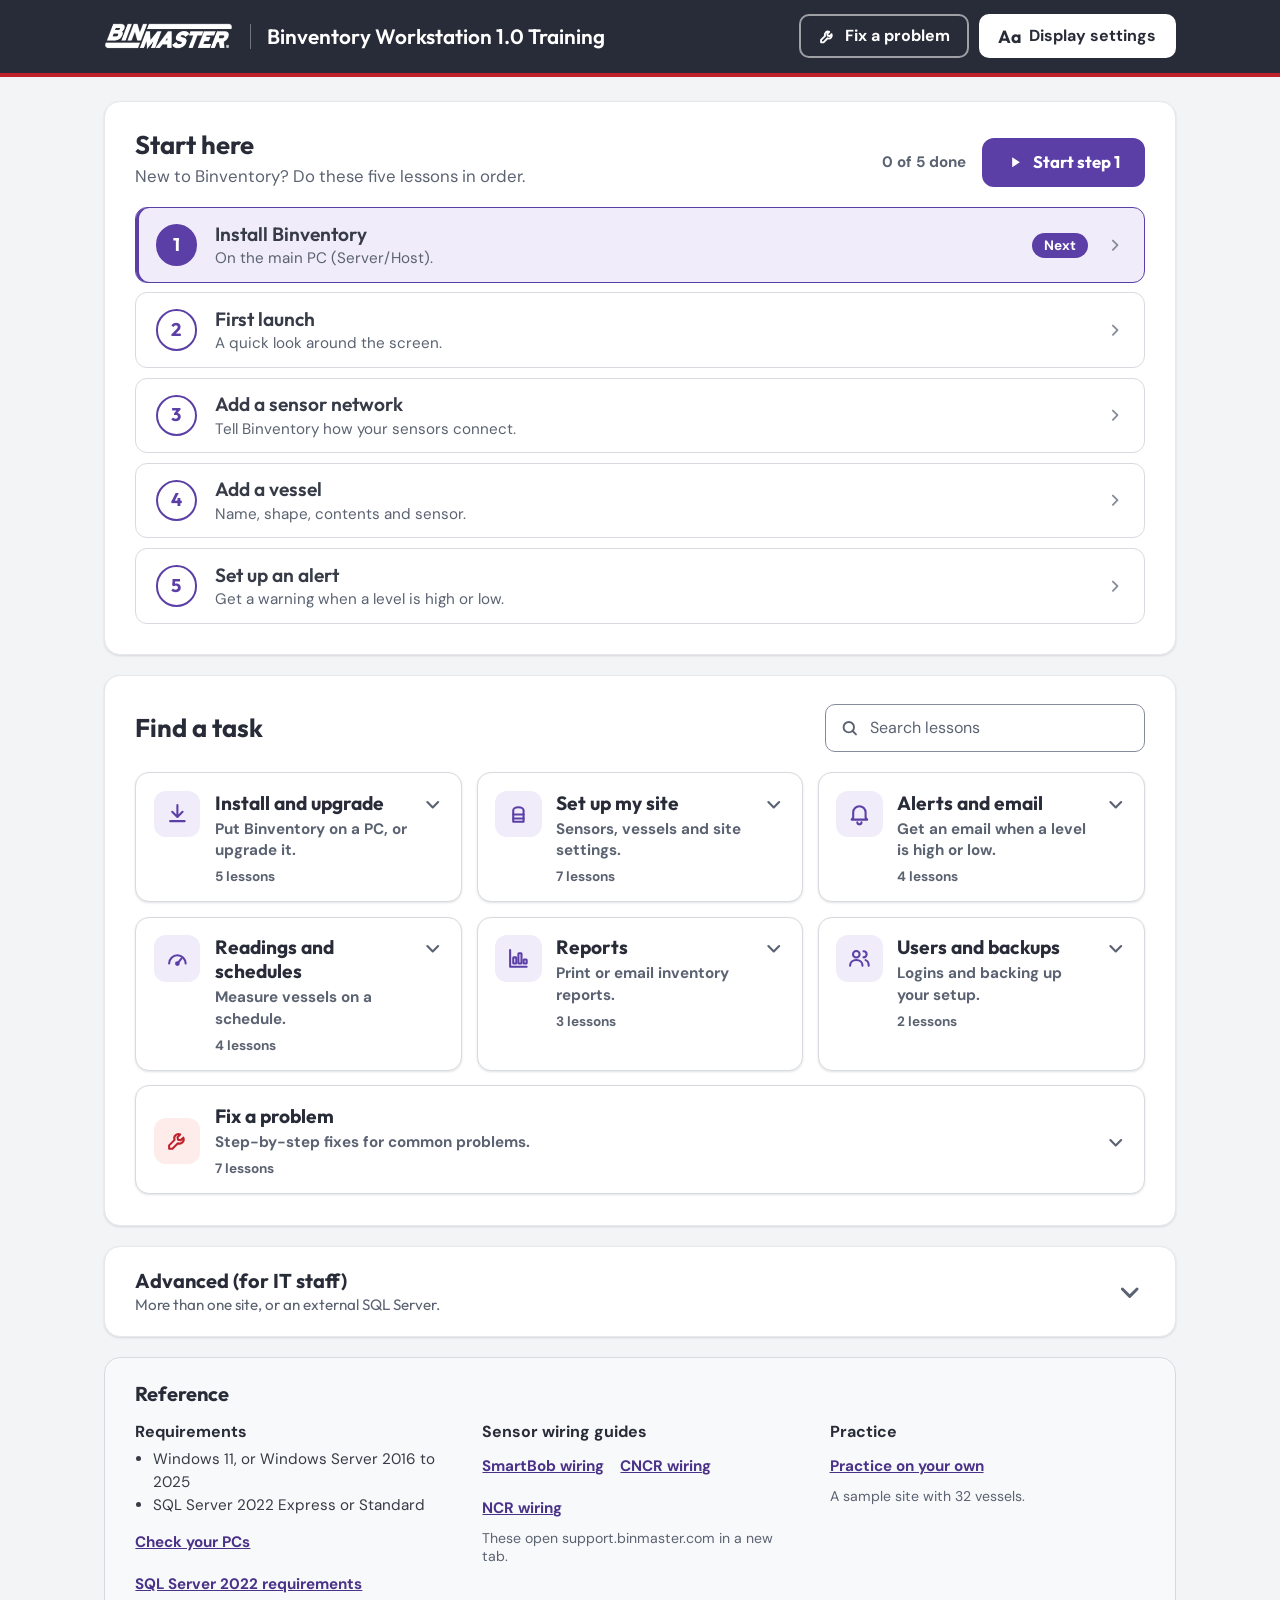
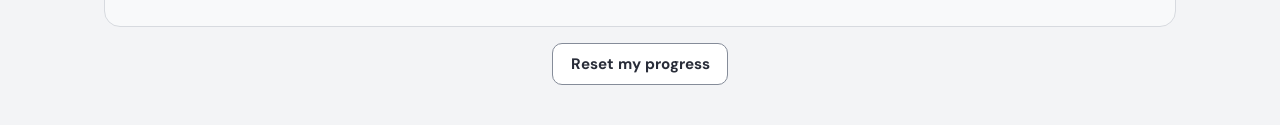
==== commit c428b763: "Color refresh: BinMaster palette, AA contrast" ====
--- a/index.html
+++ b/index.html
@@ -3,7 +3,7 @@
 <head>
 <meta charset="UTF-8">
 <meta name="viewport" content="width=device-width, initial-scale=1">
-<meta name="theme-color" content="#5b3fa6">
+<meta name="theme-color" content="#282C38">
 <title>Binventory Workstation 1.0 Training</title>
 <link rel="icon" href="assets/eBob-V5-Application.ico">
 <script>
@@ -20,8 +20,8 @@
 </head>
 <body>
 <a class="eg-skip" href="#start">Skip to Start here</a>
-<div class="hm-page">
-  <header class="hm-top">
+<header class="hm-band">
+  <div class="hm-top">
     <div class="hm-brand">
       <img src="app/binmaster-logo-white.png" alt="BinMaster">
       <h1 class="hm-title">Binventory Workstation 1.0 Training</h1>
@@ -30,8 +30,9 @@
       <a class="hm-top-link" href="#task-trouble" id="topFix"><svg class="eg-ico" viewBox="0 0 24 24" aria-hidden="true"><path d="M14.7 6.3a4 4 0 0 0-5.4 5.2L4 16.8V20h3.2l5.3-5.3a4 4 0 0 0 5.2-5.4l-2.6 2.6-2.4-.6-.6-2.4z"/></svg>Fix a problem</a>
       <button type="button" class="hm-top-btn" id="displayBtn"><span class="eg-aa" aria-hidden="true">Aa</span>Display settings</button>
     </nav>
-  </header>
-
+  </div>
+</header>
+<div class="hm-page">
   <main id="main">
     <section class="hm-card hm-start" id="start" aria-labelledby="startTitle" tabindex="-1">
       <div class="hm-start-head">
--- a/app/guide.css
+++ b/app/guide.css
@@ -1,12 +1,39 @@
 /* eBob Guide styles: lesson menu (index.html) and the lesson layer over the emulator (emulator.html).
-   Visual language follows the BinCloud guide: purple gradient, white cards, DM Sans and Outfit. */
+   Visual language follows the BinCloud guide (white cards, violet accent, DM Sans and Outfit) on BinMaster
+   neutrals. Every guide color is a custom property in the :root block below; nothing else sets a hex value
+   except the Binventory replica panels (.eg-replica), which copy the real installer. */
 @font-face { font-family: "DM Sans"; src: url("fonts/dm-sans.woff2") format("woff2"); font-weight: 100 1000; font-display: swap; }
 @font-face { font-family: "Outfit"; src: url("fonts/outfit.woff2") format("woff2"); font-weight: 100 900; font-display: swap; }
 
 :root {
   --eg-scale: 1;
-  --eg-ink: #312e81; --eg-purple: #5b3fa6; --eg-red: #e0201c; --eg-green: #15803d;
-  --eg-text: #1f2937; --eg-muted: #4b5563; --eg-line: #e5e7eb; --eg-focus: #312e81;
+  /* ---- BinMaster palette (guide chrome only; the Workstation and installer replicas keep their own colors) ---- */
+  /* brand: binmaster.com red and charcoal, logo red */
+  --c-brand-red: #C0202A; --c-brand-red-dark: #A01A24; --c-logo-red: #ED1C24;
+  --c-charcoal: #282C38; --c-charcoal-2: #363B47;
+  /* primary accent: BinCloud tutorial violet */
+  --c-primary: #5B3FA6; --c-primary-hover: #4A3289; --c-primary-strong: #312E81;
+  --c-primary-tint: #F0ECFA; --c-primary-line: #D9D0F2;
+  /* neutrals: binmaster.com cool grays */
+  --c-bg: #F3F4F6; --c-stage: #E4E7EC; --c-surface: #FFFFFF; --c-surface-alt: #F8F9FA;
+  --c-border: #D7DADF; --c-border-soft: #E6E8EB; --c-border-control: #858C99;
+  --c-text: #282C38; --c-text-body: #363B47; --c-muted: #5B6271;
+  --c-disabled-bg: #E6E8EB; --c-disabled-text: #6B7280;
+  /* semantic */
+  --c-success: #18712F; --c-success-bg: #E6F4EA;
+  --c-warning: #8A5300; --c-warning-bg: #FDF1D8; --c-warning-fill: #F1A500;
+  --c-error: #B42318; --c-error-bg: #FDECEA;
+  --c-info: #1D5FB8; --c-info-bg: #E8F0FB;
+  /* the red target circle; its white and charcoal halo keeps it visible on any card, page or window */
+  --c-target: #E0201C; --c-target-glow: rgba(224,32,28,.45); --c-halo: rgba(40,44,56,.85);
+  /* shadows */
+  --c-shadow-sm: 0 1px 2px rgba(40,44,56,.06), 0 1px 3px rgba(40,44,56,.08);
+  --c-shadow-md: 0 4px 16px rgba(40,44,56,.10), 0 1px 3px rgba(40,44,56,.08);
+  --c-shadow-lg: 0 16px 40px rgba(40,44,56,.24), 0 2px 6px rgba(40,44,56,.10);
+  --c-focus-ring: rgba(91,63,166,.22);
+  /* short names used across the guide */
+  --eg-ink: var(--c-text); --eg-purple: var(--c-primary); --eg-red: var(--c-target); --eg-green: var(--c-success);
+  --eg-text: var(--c-text-body); --eg-muted: var(--c-muted); --eg-line: var(--c-border-soft); --eg-focus: var(--c-primary-strong);
 }
 html.eg-size-0 { --eg-scale: .9; } html.eg-size-1 { --eg-scale: 1; } html.eg-size-2 { --eg-scale: 1.15; }
 html.eg-size-3 { --eg-scale: 1.3; } html.eg-size-4 { --eg-scale: 1.5; }
@@ -18,17 +45,17 @@
 .eg-ui { font-family: "DM Sans", "Segoe UI", Arial, sans-serif; font-size: calc(16px * var(--eg-scale)); line-height: 1.4; color: var(--eg-text); box-sizing: border-box; }
 .eg-ui *, .eg-ui *::before, .eg-ui *::after { box-sizing: border-box; }
 .eg-toolbar { display: flex; align-items: center; gap: .5em; font-size: calc(15px * var(--eg-scale)); }
-.eg-sizer { display: inline-flex; align-items: stretch; border: 1px solid rgba(49,46,129,.28); border-radius: 999px; background: rgba(255,255,255,.96); box-shadow: 0 2px 10px rgba(0,0,0,.14); overflow: hidden; }
+.eg-sizer { display: inline-flex; align-items: stretch; border: 1px solid var(--c-border); border-radius: 999px; background: var(--c-surface); box-shadow: var(--c-shadow-sm); overflow: hidden; }
 .eg-sizer .eg-tb-btn { border: 0; border-radius: 0; box-shadow: none; background: transparent; min-width: 2.6em; justify-content: center; }
-.eg-sizer .eg-tb-btn + .eg-tb-btn { border-left: 1px solid rgba(49,46,129,.18); }
+.eg-sizer .eg-tb-btn + .eg-tb-btn { border-left: 1px solid var(--c-border-soft); }
 .eg-sizer .eg-tb-btn sup { font-size: .7em; margin-left: 1px; }
 .eg-tb-reset { font-size: .85em; font-weight: 700; min-width: 3.6em !important; }
 .eg-tb-btn {
-  display: inline-flex; align-items: center; gap: .4em; min-height: 2.3em; padding: 0 .9em; border: 1px solid rgba(49,46,129,.28); border-radius: 999px;
-  background: rgba(255,255,255,.96); color: var(--eg-ink); font: 700 1em/1 "DM Sans", Arial, sans-serif; cursor: pointer; text-decoration: none;
-  box-shadow: 0 2px 10px rgba(0,0,0,.14);
-}
-.eg-tb-btn:hover:not(:disabled) { background: #fff; color: #1e1b4b; }
+  display: inline-flex; align-items: center; gap: .4em; min-height: 2.3em; padding: 0 .9em; border: 1px solid var(--c-border); border-radius: 999px;
+  background: var(--c-surface); color: var(--eg-ink); font: 700 1em/1 "DM Sans", Arial, sans-serif; cursor: pointer; text-decoration: none;
+  box-shadow: var(--c-shadow-sm);
+}
+.eg-tb-btn:hover:not(:disabled) { background: #fff; color: var(--c-primary-strong); }
 .eg-tb-btn:disabled { opacity: .45; cursor: not-allowed; }
 .eg-aa { font-family: "Outfit", system-ui, sans-serif; font-size: 1.1em; }
 .eg-ui :focus-visible, .eg-success :focus-visible, .eg-page :focus-visible {
@@ -37,23 +64,23 @@
 
 .eg-panel {
   position: fixed; top: calc(3.3em + 8px); right: 12px; z-index: 6001; width: min(25em, calc(100vw - 24px));
-  max-height: calc(100vh - 5em); overflow-y: auto; padding: 1em 1.15em 1.1em; background: #fff; border: 1px solid #d1d5db;
-  border-radius: 16px; box-shadow: 0 16px 40px rgba(20,14,48,.35);
+  max-height: calc(100vh - 5em); overflow-y: auto; padding: 1em 1.15em 1.1em; background: #fff; border: 1px solid var(--c-border);
+  border-radius: 16px; box-shadow: var(--c-shadow-lg);
 }
 .eg-panel[hidden] { display: none; }
 .eg-panel-head { display: flex; align-items: center; justify-content: space-between; margin-bottom: .4em; }
 .eg-panel-title { margin: 0; font-family: "Outfit", system-ui, sans-serif; font-size: 1.3em; color: var(--eg-ink); }
 .eg-panel-close, .eg-panel-reset { min-height: 2.6em; padding: 0 1em; border: 2px solid var(--eg-purple); border-radius: 10px; background: #fff; color: var(--eg-purple); font: inherit; font-weight: 700; cursor: pointer; }
-.eg-panel-close:hover, .eg-panel-reset:hover { background: #f0ecfa; }
+.eg-panel-close:hover, .eg-panel-reset:hover { background: var(--c-primary-tint); }
 .eg-panel-reset { width: 100%; margin-top: .3em; }
 .eg-group { margin: 0 0 .75em; padding: 0; border: 0; min-width: 0; }
-.eg-group legend { padding: 0; margin-bottom: .4em; font-weight: 700; color: #111827; }
+.eg-group legend { padding: 0; margin-bottom: .4em; font-weight: 700; color: var(--c-text); }
 .eg-opts { display: flex; flex-wrap: wrap; gap: .4em; }
 .eg-opts--col { flex-direction: column; }
-.eg-opt { display: flex; align-items: center; gap: .5em; min-height: 2.5em; padding: .3em .8em; border: 2px solid #9ca3af; border-radius: 10px; background: #fff; color: #111827; cursor: pointer; flex: 1 1 auto; flex-wrap: wrap; }
+.eg-opt { display: flex; align-items: center; gap: .5em; min-height: 2.5em; padding: .3em .8em; border: 2px solid var(--c-border-control); border-radius: 10px; background: #fff; color: var(--c-text); cursor: pointer; flex: 1 1 auto; flex-wrap: wrap; }
 .eg-opt:hover { border-color: var(--eg-purple); }
 .eg-opt input { width: 1.2em; height: 1.2em; margin: 0; accent-color: var(--eg-purple); }
-.eg-opt:has(input:checked) { border-color: var(--eg-purple); background: #f0ecfa; font-weight: 700; }
+.eg-opt:has(input:checked) { border-color: var(--eg-purple); background: var(--c-primary-tint); font-weight: 700; }
 .eg-opt-sub { font-weight: 400; color: var(--eg-muted); font-size: .85em; }
 .eg-opt:focus-within { outline: 3px solid var(--eg-focus); outline-offset: 2px; }
 .eg-opt input:focus-visible { outline: none; box-shadow: none; }
@@ -77,42 +104,42 @@
 .eg-coach {
   position: fixed; z-index: 5000; width: min(21em, calc(100vw - 24px)); max-height: calc(100vh - 80px); overflow-y: auto;
   display: flex; flex-direction: column; gap: .45em; padding: .9em 1em 1em; border-radius: 16px;
-  background: #fff; color: var(--eg-text); border: 1px solid rgba(49,46,129,.18); border-top: 5px solid var(--eg-purple);
-  box-shadow: 0 18px 44px rgba(20,14,48,.38);
+  background: #fff; color: var(--eg-text); border: 1px solid var(--c-border-soft); border-top: 5px solid var(--eg-purple);
+  box-shadow: var(--c-shadow-lg);
 }
 .eg-coach[hidden] { display: none; }
 .eg-coach:not(.eg-coach--dock) { width: min(34em, calc(100vw - 24px)); }
 .eg-coach-head { display: flex; justify-content: space-between; align-items: baseline; gap: .6em; font-size: .78em; color: var(--eg-muted); }
 .eg-goal { font-weight: 800; text-transform: uppercase; letter-spacing: .06em; color: var(--eg-purple); min-width: 0; overflow: hidden; text-overflow: ellipsis; white-space: nowrap; }
 .eg-count { font-weight: 700; white-space: nowrap; color: var(--eg-text); }
-.eg-bar { height: 6px; border-radius: 999px; background: #ede9fe; overflow: hidden; }
-.eg-bar-fill { display: block; height: 100%; width: 0; background: linear-gradient(90deg, #667eea, var(--eg-purple)); border-radius: 999px; transition: width .35s ease; }
+.eg-bar { height: 6px; border-radius: 999px; background: var(--c-primary-tint); overflow: hidden; }
+.eg-bar-fill { display: block; height: 100%; width: 0; background: var(--c-primary); border-radius: 999px; transition: width .35s ease; }
 .eg-state { display: inline-flex; align-self: flex-start; align-items: center; gap: .45em; padding: .22em .7em; border-radius: 999px; font-size: .8em; font-weight: 700; }
 .eg-state-dot { width: .6em; height: .6em; border-radius: 50%; background: currentColor; }
-.eg-state--wait { background: #f3f4f6; color: #4b5563; }
+.eg-state--wait { background: var(--c-surface-alt); color: var(--c-muted); }
 .eg-state--wait .eg-state-dot { animation: eg-blink 1s ease-in-out infinite; }
-.eg-state--go { background: #fdecec; color: #b91c1c; }
-.eg-state--read, .eg-state--watch { background: #e9effd; color: #1d4ed8; }
-.eg-state--done { background: #dcfce7; color: #166534; }
-.eg-state--review { background: #fef3c7; color: #92400e; }
+.eg-state--go { background: var(--c-error-bg); color: var(--c-error); }
+.eg-state--read, .eg-state--watch { background: var(--c-info-bg); color: var(--c-info); }
+.eg-state--done { background: var(--c-success-bg); color: var(--c-success); }
+.eg-state--review { background: var(--c-warning-bg); color: var(--c-warning); }
 @keyframes eg-blink { 50% { opacity: .25; } }
 .eg-live { outline: none; }
 .eg-title { margin: 0; font-family: "Outfit", system-ui, sans-serif; font-size: 1.3em; line-height: 1.2; color: var(--eg-ink); outline: none; }
 .eg-msg { margin: .3em 0 0; font-size: 1em; line-height: 1.5; }
-.eg-msg b { color: #111827; }
+.eg-msg b { color: var(--c-text); }
 .eg-tip { display: block; margin-top: .35em; font-size: .85em; color: var(--eg-muted); }
-.eg-hint { margin: 0; min-height: 0; font-size: .92em; font-weight: 700; color: #92400e; background: #fef3c7; border-radius: 10px; padding: 0 .7em; max-height: 0; overflow: hidden; }
+.eg-hint { margin: 0; min-height: 0; font-size: .92em; font-weight: 700; color: var(--c-warning); background: var(--c-warning-bg); border-radius: 10px; padding: 0 .7em; max-height: 0; overflow: hidden; }
 .eg-hint.on { max-height: 6em; padding: .45em .7em; }
 .eg-actions { display: flex; flex-wrap: wrap; gap: .45em; margin-top: .2em; }
 .eg-btn {
   display: inline-flex; align-items: center; justify-content: center; gap: .4em; min-height: 2.6em; padding: 0 1em; border: 2px solid var(--eg-purple);
   border-radius: 10px; background: var(--eg-purple); color: #fff; font: 700 .95em/1.1 "DM Sans", Arial, sans-serif; cursor: pointer; text-decoration: none;
 }
-.eg-btn:hover:not(:disabled) { background: #4a3289; border-color: #4a3289; }
-.eg-btn:disabled { background: #e5e7eb; border-color: #e5e7eb; color: #6b7280; cursor: not-allowed; }
+.eg-btn:hover:not(:disabled) { background: var(--c-primary-hover); border-color: var(--c-primary-hover); }
+.eg-btn:disabled { background: var(--c-border-soft); border-color: var(--c-border-soft); color: var(--c-muted); cursor: not-allowed; }
 .eg-btn--ghost { background: #fff; color: var(--eg-purple); }
-.eg-btn--ghost:hover:not(:disabled) { background: #f0ecfa; color: #4a3289; }
-.eg-btn--ghost:disabled { background: #fff; border-color: #e5e7eb; color: #9ca3af; }
+.eg-btn--ghost:hover:not(:disabled) { background: var(--c-primary-tint); color: var(--c-primary-hover); }
+.eg-btn--ghost:disabled { background: #fff; border-color: var(--c-border-soft); color: var(--c-border-control); }
 .eg-btn[hidden] { display: none; }
 .eg-next { margin-left: auto; }
 .eg-btn--pulse { animation: eg-pulse 1.4s ease-in-out infinite; }
@@ -123,21 +150,21 @@
 /* ================= ring and hand ================= */
 .eg-ring {
   position: fixed; z-index: 4990; pointer-events: none; border: 3px solid var(--eg-red); border-radius: 10px; opacity: 0;
-  box-shadow: 0 0 0 2px #fff, 0 0 0 4px rgba(17,24,39,.85), 0 0 18px 4px rgba(224,32,28,.45);
+  box-shadow: 0 0 0 2px #fff, 0 0 0 4px var(--c-halo), 0 0 18px 4px var(--c-target-glow);
   transition: opacity .2s;
 }
 .eg-ring.on { opacity: 1; animation: eg-ring-pulse 1.6s ease-in-out infinite; }
 .eg-ring.on.eg-ring--enter { animation: eg-ring-in var(--eg-ring-ms, 450ms) cubic-bezier(.2,.9,.3,1.2) both; }
-.eg-ring--look { border-color: #2563eb; border-style: dashed; box-shadow: 0 0 0 2px #fff, 0 0 0 4px rgba(17,24,39,.6), 0 0 16px 3px rgba(37,99,235,.35); }
-.eg-ring--review { border-color: #d97706; border-style: dashed; animation: none !important; }
-.eg-ring--done { border-color: #16a34a; border-style: solid; animation: none !important; box-shadow: 0 0 0 2px #fff, 0 0 0 4px rgba(17,24,39,.85), 0 0 18px 4px rgba(22,163,74,.5); }
+.eg-ring--look { border-color: var(--c-info); border-style: dashed; box-shadow: 0 0 0 2px #fff, 0 0 0 4px rgba(17,24,39,.6), 0 0 16px 3px rgba(29,95,184,.35); }
+.eg-ring--review { border-color: var(--c-warning-fill); border-style: dashed; animation: none !important; }
+.eg-ring--done { border-color: var(--c-success); border-style: solid; animation: none !important; box-shadow: 0 0 0 2px #fff, 0 0 0 4px var(--c-halo), 0 0 18px 4px rgba(24,113,47,.45); }
 .eg-ring--ping.on { animation: eg-ring-ping .5s ease 2; }
-.eg-ring-check { position: absolute; right: -.75em; top: -.75em; width: 1.6em; height: 1.6em; border-radius: 50%; background: #16a34a; color: #fff; display: none; align-items: center; justify-content: center; box-shadow: 0 0 0 2px #fff; font-size: calc(16px * var(--eg-scale)); }
+.eg-ring-check { position: absolute; right: -.75em; top: -.75em; width: 1.6em; height: 1.6em; border-radius: 50%; background: var(--c-success); color: #fff; display: none; align-items: center; justify-content: center; box-shadow: 0 0 0 2px #fff; font-size: calc(16px * var(--eg-scale)); }
 .eg-ring-check .eg-ico { stroke-width: 3.4; width: 1em; height: 1em; }
 .eg-ring--done .eg-ring-check { display: flex; }
-@keyframes eg-ring-in { from { opacity: 0; box-shadow: 0 0 0 2px #fff, 0 0 0 4px rgba(17,24,39,.85), 0 0 0 14px rgba(224,32,28,.0); } 60% { opacity: 1; box-shadow: 0 0 0 2px #fff, 0 0 0 4px rgba(17,24,39,.85), 0 0 0 10px rgba(224,32,28,.5); } to { opacity: 1; } }
-@keyframes eg-ring-pulse { 50% { box-shadow: 0 0 0 2px #fff, 0 0 0 4px rgba(17,24,39,.85), 0 0 26px 9px rgba(224,32,28,.55); } }
-@keyframes eg-ring-ping { 50% { box-shadow: 0 0 0 2px #fff, 0 0 0 4px rgba(17,24,39,.85), 0 0 0 10px rgba(224,32,28,.55); } }
+@keyframes eg-ring-in { from { opacity: 0; box-shadow: 0 0 0 2px #fff, 0 0 0 4px var(--c-halo), 0 0 0 14px rgba(224,32,28,.0); } 60% { opacity: 1; box-shadow: 0 0 0 2px #fff, 0 0 0 4px var(--c-halo), 0 0 0 10px rgba(224,32,28,.5); } to { opacity: 1; } }
+@keyframes eg-ring-pulse { 50% { box-shadow: 0 0 0 2px #fff, 0 0 0 4px var(--c-halo), 0 0 26px 9px rgba(224,32,28,.55); } }
+@keyframes eg-ring-ping { 50% { box-shadow: 0 0 0 2px #fff, 0 0 0 4px var(--c-halo), 0 0 0 10px rgba(224,32,28,.55); } }
 .eg-hand { position: fixed; z-index: 4991; width: calc(40px * var(--eg-scale)); height: calc(40px * var(--eg-scale)); pointer-events: none; opacity: 0; transition: opacity .2s; filter: drop-shadow(0 2px 3px rgba(0,0,0,.4)); }
 .eg-hand.on { opacity: 1; animation: eg-tap 1.2s ease-in-out infinite; }
 .eg-hand svg { width: 100%; height: 100%; }
@@ -149,7 +176,7 @@
 /* lesson end: one centered panel below the top bar. On the installer page the window is gone, so no dim;
    on the Workstation page a light dim keeps the panel in front without hiding where you finished. */
 .eg-success { position: fixed; inset: var(--eg-top, 3.4em) 0 0 0; z-index: 7000; display: flex; align-items: center; justify-content: center; padding: 16px 24px 24px; box-sizing: border-box; overflow-y: auto; background: transparent; transition: opacity .22s ease, background-color .22s ease; }
-.eg-success--dim { background: rgba(30,27,75,.32); }
+.eg-success--dim { background: rgba(40,44,56,.35); }
 .eg-success-card { transition: opacity .22s ease, transform .22s ease; }
 .eg-success--enter { opacity: 0; }
 .eg-success--enter .eg-success-card { opacity: 0; transform: translateY(8px); }
@@ -161,24 +188,24 @@
 @media (max-width: 420px) { .eg-success-row { flex-direction: column; } }
 html.eg-hc .eg-success--dim { background: rgba(0,0,0,.6); }
 html.eg-hc .eg-success-next, html.eg-hc .eg-success-text { color: #000; }
-.eg-success-card { width: min(30em, 100%); max-height: 100%; overflow-y: auto; box-sizing: border-box; padding: 1.6em 1.8em 1.4em; border-radius: 24px; background: #fff; text-align: center; box-shadow: 0 24px 60px rgba(0,0,0,.4); font-family: "DM Sans", Arial, sans-serif; font-size: calc(16px * var(--eg-scale)); color: var(--eg-text); }
+.eg-success-card { width: min(30em, 100%); max-height: 100%; overflow-y: auto; box-sizing: border-box; padding: 1.6em 1.8em 1.4em; border-radius: 24px; background: #fff; text-align: center; box-shadow: var(--c-shadow-lg); font-family: "DM Sans", Arial, sans-serif; font-size: calc(16px * var(--eg-scale)); color: var(--eg-text); }
 .eg-success-card h2 { margin: .1em 0 .4em; font-family: "Outfit", system-ui, sans-serif; font-size: 1.7em; color: var(--eg-ink); outline: none; }
 .eg-success-kicker { margin: .6em 0 0; font-size: .8em; font-weight: 800; letter-spacing: .08em; text-transform: uppercase; color: var(--eg-green); }
 .eg-success-text { margin: 0 0 1.3em; line-height: 1.55; color: var(--eg-muted); }
 .eg-success-actions { display: flex; flex-direction: column; gap: .55em; }
 .eg-btn--big { min-height: 3.1em; font-size: 1.05em; }
 .eg-btn--light { background: #fff; color: var(--eg-purple); }
-.eg-btn--light:hover { background: #f0ecfa !important; color: #4a3289; }
+.eg-btn--light:hover { background: var(--c-primary-tint) !important; color: var(--c-primary-hover); }
 .eg-check { width: 3.4em; height: 3.4em; }
-.eg-check-c { fill: none; stroke: #16a34a; stroke-width: 3; stroke-dasharray: 160; stroke-dashoffset: 160; animation: eg-draw .6s ease forwards; }
-.eg-check-p { fill: none; stroke: #16a34a; stroke-width: 4; stroke-linecap: round; stroke-linejoin: round; stroke-dasharray: 40; stroke-dashoffset: 40; animation: eg-draw .35s .5s ease forwards; }
+.eg-check-c { fill: none; stroke: var(--c-success); stroke-width: 3; stroke-dasharray: 160; stroke-dashoffset: 160; animation: eg-draw .6s ease forwards; }
+.eg-check-p { fill: none; stroke: var(--c-success); stroke-width: 4; stroke-linecap: round; stroke-linejoin: round; stroke-dasharray: 40; stroke-dashoffset: 40; animation: eg-draw .35s .5s ease forwards; }
 @keyframes eg-draw { to { stroke-dashoffset: 0; } }
 
 /* ================= built-in troubleshooting scenarios: restyle the native card ================= */
 html.eg-scenario #ebobTutorialTooltip {
-  background: #fff; color: var(--eg-text); border-top: 5px solid #b91c1c; border-radius: 16px; padding: .9em 1em 1em;
+  background: #fff; color: var(--eg-text); border: 1px solid var(--c-border); border-top: 5px solid var(--c-primary); border-radius: 16px; padding: .9em 1em 1em;
   width: min(30em, calc(100% - 24px)); font-family: "DM Sans", Arial, sans-serif; font-size: calc(16px * var(--eg-scale));
-  box-shadow: 0 18px 44px rgba(20,14,48,.38); pointer-events: auto;
+  box-shadow: var(--c-shadow-lg); pointer-events: auto;
 }
 html.eg-scenario #ebobTutorialTooltip h3 { font-family: "Outfit", system-ui, sans-serif; font-size: 1.3em; color: var(--eg-ink); margin: .2em 0 .25em; }
 html.eg-scenario .ebob-tutorial-step { font-size: .8em; font-weight: 700; color: var(--eg-muted); opacity: 1; margin-bottom: .4em; }
@@ -192,17 +219,17 @@
 html.eg-scenario #ebobTutorialTooltip .ebob-tutorial-actions .eg-native-back { background: #fff; color: var(--eg-purple); margin-right: auto; }
 html.eg-scenario #ebobTutorialTooltip .ebob-tutorial-actions button:disabled { opacity: .45; cursor: not-allowed; }
 html.eg-scenario #ebobTutorialTooltip .eg-hint { margin-top: .5em; }
-.eg-native-review { margin-top: .5em; padding: .6em .75em; border-radius: 10px; background: #fef3c7; color: #78350f; font-size: .92em; }
+.eg-native-review { margin-top: .5em; padding: .6em .75em; border-radius: 10px; background: var(--c-warning-bg); color: var(--c-warning); font-size: .92em; }
 .eg-native-review[hidden] { display: none; }
 .eg-native-review p { margin: 0 0 .35em; }
 .eg-native-review-head { font-weight: 800; font-size: .85em; text-transform: uppercase; letter-spacing: .05em; }
 .eg-native-review-btns { display: flex; gap: .4em; }
-.eg-native-review-btns button { min-height: 2.3em; padding: 0 .8em; border-radius: 8px; border: 2px solid #92400e; background: #fff; color: #92400e; font: 700 .9em "DM Sans", Arial, sans-serif; cursor: pointer; }
+.eg-native-review-btns button { min-height: 2.3em; padding: 0 .8em; border-radius: 8px; border: 2px solid var(--c-warning); background: #fff; color: var(--c-warning); font: 700 .9em "DM Sans", Arial, sans-serif; cursor: pointer; }
 html.eg-scenario .ebob-tutorial-circle { border-color: var(--eg-red) !important; }
 html.eg-scenario .ebob-tutorial-complete__btn { font-family: "DM Sans", Arial, sans-serif; font-size: calc(16px * var(--eg-scale)); }
 
 /* global focus ring in the emulator so keyboard users always see where they are */
-html.eg-emulator :focus-visible { outline: 3px solid #1d4ed8 !important; outline-offset: 2px; }
+html.eg-emulator :focus-visible { outline: 3px solid var(--c-info) !important; outline-offset: 2px; }
 
 /* ================= high contrast guide ================= */
 html.eg-hc { --eg-focus: #000; }
@@ -231,10 +258,10 @@
 html.eg-reduce-motion .eg-nudge, html.eg-reduce-motion .eg-state--wait .eg-state-dot { animation: none !important; }
 html.eg-reduce-motion .eg-check-c, html.eg-reduce-motion .eg-check-p { animation: none; stroke-dashoffset: 0; }
 html.eg-reduce-motion .eg-ui *, html.eg-reduce-motion .eg-ring, html.eg-reduce-motion .eg-hand, html.eg-reduce-motion .eg-coach, html.eg-reduce-motion .eg-page * { transition-duration: 0s !important; }
-html.eg-reduce-motion .eg-btn--pulse { box-shadow: 0 0 0 3px #fbbf24; }
+html.eg-reduce-motion .eg-btn--pulse { box-shadow: 0 0 0 3px var(--c-warning-fill); }
 
 /* ================= lesson menu (index.html) ================= */
-html.eg-index { font-size: calc(100% * var(--eg-scale)); min-height: 100%; background: linear-gradient(160deg, #667eea 0%, #764ba2 100%); }
+html.eg-index { font-size: calc(100% * var(--eg-scale)); min-height: 100%; background: var(--c-bg); }
 html.eg-index body { margin: 0; font-family: "DM Sans", "Segoe UI", Arial, sans-serif; color: var(--eg-text); background: transparent; }
 .eg-index .eg-toolbar { position: fixed; top: 10px; right: 12px; z-index: 6000; font-size: .94rem; }
 .eg-index .eg-panel { top: 3.6rem; font-size: 1rem; }
@@ -242,8 +269,8 @@
 .eg-skip { position: absolute; left: -999px; top: 8px; z-index: 7000; padding: .6rem 1rem; background: #fff; color: var(--eg-ink); border-radius: 10px; font-weight: 700; }
 .eg-skip:focus { left: 12px; }
 
-.eg-hero { background: #fff; border-radius: 24px; box-shadow: 0 18px 50px rgba(0,0,0,.30); overflow: hidden; }
-.eg-hero-band { display: flex; align-items: center; justify-content: space-between; gap: 1rem; padding: 1rem 1.5rem; background: linear-gradient(120deg, #312e81 0%, #5b3fa6 60%, #764ba2 100%); color: #fff; }
+.eg-hero { background: #fff; border-radius: 24px; box-shadow: var(--c-shadow-md); overflow: hidden; }
+.eg-hero-band { display: flex; align-items: center; justify-content: space-between; gap: 1rem; padding: 1rem 1.5rem; background: var(--c-charcoal); color: #fff; }
 .eg-hero-band img { height: 2rem; width: auto; display: block; }
 .eg-hero-tag { font-size: .8rem; font-weight: 700; letter-spacing: .08em; text-transform: uppercase; opacity: .92; text-align: right; }
 .eg-hero-main { display: grid; grid-template-columns: minmax(0, 1.5fr) minmax(0, 1fr); gap: 1.5rem; padding: 1.6rem 1.5rem 1.5rem; align-items: center; }
@@ -252,42 +279,42 @@
 .eg-hero-actions { display: flex; flex-wrap: wrap; gap: .5rem; }
 .eg-hero-actions .eg-cta { padding: 0 1rem; white-space: nowrap; }
 .eg-cta { display: inline-flex; align-items: center; gap: .55rem; min-height: 3rem; padding: 0 1.3rem; border-radius: 12px; border: 2px solid var(--eg-purple); font: 700 1rem/1.1 "Outfit", system-ui, sans-serif; text-decoration: none; cursor: pointer; transition: transform .15s, box-shadow .15s, background .15s; }
-.eg-cta--primary { background: var(--eg-purple); color: #fff; box-shadow: 0 4px 14px rgba(91,63,166,.35); }
-.eg-cta--primary:hover { background: #4a3289; transform: translateY(-1px); }
+.eg-cta--primary { background: var(--eg-purple); color: #fff; box-shadow: var(--c-shadow-sm); }
+.eg-cta--primary:hover { background: var(--c-primary-hover); transform: translateY(-1px); }
 .eg-cta--secondary { background: #fff; color: var(--eg-purple); }
-.eg-cta--secondary:hover { background: #f0ecfa; }
-.eg-cta--red { border-color: #b91c1c; color: #b91c1c; background: #fff; }
-.eg-cta--red:hover { background: #fdecec; }
+.eg-cta--secondary:hover { background: var(--c-primary-tint); }
+.eg-cta--red { border-color: var(--c-error); color: var(--c-error); background: #fff; }
+.eg-cta--red:hover { background: var(--c-error-bg); }
 .eg-cta .eg-ico { width: 1.2em; height: 1.2em; }
-.eg-preview { position: relative; border-radius: 14px; overflow: hidden; box-shadow: 0 8px 24px rgba(17,24,39,.25); border: 1px solid #c7d2fe; background: #1e3a8a; }
+.eg-preview { position: relative; border-radius: 14px; overflow: hidden; box-shadow: var(--c-shadow-md); border: 1px solid var(--c-primary-line); background: var(--c-charcoal); }
 .eg-preview img { display: block; width: 100%; height: auto; }
-.eg-preview figcaption { position: absolute; left: 0; right: 0; bottom: 0; padding: .45rem .7rem; font-size: .8rem; color: #fff; background: linear-gradient(0deg, rgba(17,24,39,.8), rgba(17,24,39,0)); }
+.eg-preview figcaption { position: absolute; left: 0; right: 0; bottom: 0; padding: .45rem .7rem; font-size: .8rem; color: #fff; background: rgba(40,44,56,.8); }
 
 .eg-features { display: grid; grid-template-columns: repeat(3, 1fr); gap: .75rem; margin: 0; padding: 0 1.5rem 1.4rem; list-style: none; }
-.eg-features li { display: flex; gap: .6rem; align-items: flex-start; padding: .75rem .85rem; border-radius: 12px; background: #f7f5fd; font-size: .9rem; line-height: 1.4; color: var(--eg-muted); }
+.eg-features li { display: flex; gap: .6rem; align-items: flex-start; padding: .75rem .85rem; border-radius: 12px; background: var(--c-surface-alt); font-size: .9rem; line-height: 1.4; color: var(--eg-muted); }
 .eg-features b { display: block; color: var(--eg-ink); font-size: .95rem; }
 .eg-features .eg-ico { color: var(--eg-purple); width: 1.4rem; height: 1.4rem; margin-top: .1rem; }
 
-.eg-card { margin-top: 1.25rem; background: #fff; border-radius: 24px; box-shadow: 0 18px 50px rgba(0,0,0,.25); padding: 1.6rem 1.6rem 1.8rem; }
+.eg-card { margin-top: 1.25rem; background: #fff; border-radius: 24px; box-shadow: var(--c-shadow-md); padding: 1.6rem 1.6rem 1.8rem; }
 .eg-card-head { display: flex; flex-wrap: wrap; align-items: flex-end; justify-content: space-between; gap: 1rem; margin-bottom: 1rem; }
 .eg-card-head h2 { margin: 0; font-family: "Outfit", system-ui, sans-serif; font-size: 1.6rem; color: var(--eg-ink); }
 .eg-overall { min-width: 15rem; flex: 0 1 20rem; }
 .eg-overall-label { display: flex; justify-content: space-between; font-size: .88rem; font-weight: 700; color: var(--eg-muted); margin-bottom: .35rem; }
 .eg-overall .eg-bar { height: 8px; }
 .eg-search { position: relative; margin-bottom: 1rem; }
-.eg-search input { width: 100%; box-sizing: border-box; min-height: 3rem; padding: 0 2.8rem 0 2.8rem; border: 2px solid #d1d5db; border-radius: 12px; font: inherit; font-size: 1rem; color: var(--eg-text); background: #fff; }
-.eg-search input:focus { outline: none; border-color: var(--eg-purple); box-shadow: 0 0 0 4px rgba(91,63,166,.2); }
-.eg-search > .eg-ico { position: absolute; left: .95rem; top: 50%; transform: translateY(-50%); color: #6b7280; width: 1.2rem; height: 1.2rem; }
-.eg-search-key { position: absolute; right: .8rem; top: 50%; transform: translateY(-50%); font-size: .8rem; border: 1px solid #d1d5db; border-radius: 6px; padding: .1rem .45rem; color: #6b7280; }
+.eg-search input { width: 100%; box-sizing: border-box; min-height: 3rem; padding: 0 2.8rem 0 2.8rem; border: 2px solid var(--c-border); border-radius: 12px; font: inherit; font-size: 1rem; color: var(--eg-text); background: #fff; }
+.eg-search input:focus { outline: none; border-color: var(--eg-purple); box-shadow: 0 0 0 4px var(--c-focus-ring); }
+.eg-search > .eg-ico { position: absolute; left: .95rem; top: 50%; transform: translateY(-50%); color: var(--c-muted); width: 1.2rem; height: 1.2rem; }
+.eg-search-key { position: absolute; right: .8rem; top: 50%; transform: translateY(-50%); font-size: .8rem; border: 1px solid var(--c-border); border-radius: 6px; padding: .1rem .45rem; color: var(--c-muted); }
 .eg-search-count { margin: -.4rem 0 .8rem .2rem; font-size: .9rem; color: var(--eg-muted); }
-.eg-empty { padding: 2rem 1rem; border: 2px dashed #d1d5db; border-radius: 16px; text-align: center; color: var(--eg-muted); }
+.eg-empty { padding: 2rem 1rem; border: 2px dashed var(--c-border); border-radius: 16px; text-align: center; color: var(--eg-muted); }
 
 .eg-group-label { margin: 1.3rem .2rem .55rem; font-size: .78rem; font-weight: 800; letter-spacing: .09em; text-transform: uppercase; color: var(--eg-muted); }
 .eg-group-label:first-child { margin-top: 0; }
 .eg-sec { border: 1px solid var(--eg-line); border-left: 5px solid var(--acc); border-radius: 16px; background: #fff; margin-bottom: .8rem; }
 .eg-sec h3 { margin: 0; }
 .eg-sec-head { display: flex; align-items: center; gap: 1rem; width: 100%; padding: 1rem 1.2rem 1rem 1.1rem; border: 0; border-radius: 12px; background: transparent; cursor: pointer; font: inherit; text-align: left; color: var(--eg-text); }
-.eg-sec-head:hover { background: #fafafa; }
+.eg-sec-head:hover { background: var(--c-surface-alt); }
 .eg-sec-icon { flex: none; width: 2.75rem; height: 2.75rem; border-radius: 12px; display: flex; align-items: center; justify-content: center; background: var(--tint); color: var(--acc); }
 .eg-sec-icon .eg-ico { width: 1.5rem; height: 1.5rem; stroke-width: 2; }
 .eg-sec-text { flex: 1; min-width: 0; }
@@ -298,7 +325,7 @@
 .eg-sec.is-open .eg-sec-chev { transform: rotate(90deg); }
 .eg-sec-body { padding: 0 1.2rem 1.2rem 1.1rem; }
 .eg-sec-body[hidden] { display: none; }
-.eg-sec--path { background: linear-gradient(180deg, #faf8ff 0%, #fff 150px); border-color: #ddd5f3; border-left-color: var(--acc); box-shadow: 0 4px 18px rgba(91,63,166,.10); }
+.eg-sec--path { background: var(--c-surface); border-color: var(--c-primary-line); border-left-color: var(--acc); box-shadow: var(--c-shadow-sm); }
 
 .eg-path-bar { display: flex; align-items: center; gap: 1.2rem; margin: 2px 0 1rem; padding: .9rem 1rem; border-radius: 12px; background: var(--tint); }
 .eg-path-progress { flex: 1; min-width: 0; display: flex; flex-direction: column; gap: 8px; }
@@ -309,13 +336,13 @@
 .eg-llist { list-style: none; margin: 0; padding: 0; display: flex; flex-direction: column; gap: .6rem; }
 .eg-lli { position: relative; }
 .eg-lrow { display: flex; align-items: center; gap: 1rem; width: 100%; box-sizing: border-box; min-height: 4.5rem; padding: .85rem 1rem; border: 1px solid var(--eg-line); border-radius: 12px; background: #fff; color: var(--eg-text); text-decoration: none; transition: border-color .15s, box-shadow .15s; }
-.eg-lrow:hover { border-color: var(--acc); box-shadow: 0 3px 12px rgba(17,24,39,.08); }
-.eg-lmark { flex: none; width: 2.2rem; height: 2.2rem; border-radius: 50%; display: flex; align-items: center; justify-content: center; border: 2px solid #d1d5db; background: #fff; color: var(--acc); font-family: "Outfit", system-ui, sans-serif; font-weight: 700; }
+.eg-lrow:hover { border-color: var(--acc); box-shadow: var(--c-shadow-md); }
+.eg-lmark { flex: none; width: 2.2rem; height: 2.2rem; border-radius: 50%; display: flex; align-items: center; justify-content: center; border: 2px solid var(--c-border); background: #fff; color: var(--acc); font-family: "Outfit", system-ui, sans-serif; font-weight: 700; }
 .eg-lmark .eg-ico { width: 1.1rem; height: 1.1rem; stroke-width: 3; }
 .eg-llist--path .eg-lmark { border-color: var(--acc); }
 .eg-lrow.is-next .eg-lmark { background: var(--acc); color: #fff; }
 .eg-lrow.is-done .eg-lmark { border-color: var(--eg-green); background: var(--eg-green); color: #fff; }
-.eg-llist--path .eg-lli:not(:last-child)::after { content: ""; position: absolute; left: 2.08rem; top: calc(50% + 1.15rem); height: calc(100% - 1.7rem); width: 2px; background: #ddd5f3; }
+.eg-llist--path .eg-lli:not(:last-child)::after { content: ""; position: absolute; left: 2.08rem; top: calc(50% + 1.15rem); height: calc(100% - 1.7rem); width: 2px; background: var(--c-primary-line); }
 .eg-ltext { flex: 1; min-width: 0; }
 .eg-ltitle { display: block; font-family: "Outfit", system-ui, sans-serif; font-weight: 600; font-size: 1.08rem; line-height: 1.3; }
 .eg-ldesc { display: block; margin-top: 3px; font-size: .9rem; color: var(--eg-muted); line-height: 1.4; }
@@ -326,13 +353,13 @@
 .eg-ltag { font-size: .75rem; font-weight: 700; color: #fff; background: var(--acc); border-radius: 999px; padding: 3px 10px; }
 .eg-ldone { display: inline-flex; align-items: center; gap: 4px; font-size: .8rem; font-weight: 700; color: var(--eg-green); }
 .eg-ldone .eg-ico { width: .95rem; height: .95rem; stroke-width: 3; }
-.eg-lgo { color: #9ca3af; transition: transform .15s, color .15s; }
+.eg-lgo { color: var(--c-border-control); transition: transform .15s, color .15s; }
 .eg-lrow:hover .eg-lgo { color: var(--acc); transform: translateX(2px); }
 
 .eg-ref { margin-top: .9rem; border: 1px solid var(--eg-line); border-radius: 12px; }
 .eg-ref summary { cursor: pointer; padding: .85rem 1rem; font-family: "Outfit", system-ui, sans-serif; font-weight: 700; color: var(--eg-ink); list-style-position: inside; }
 .eg-ref dl { margin: 0; padding: 0 1rem 1rem; display: grid; grid-template-columns: max-content 1fr; gap: .45rem 1rem; font-size: .92rem; line-height: 1.45; }
-.eg-ref dt { font-weight: 700; color: #111827; }
+.eg-ref dt { font-weight: 700; color: var(--c-text); }
 .eg-ref dd { margin: 0; color: var(--eg-muted); }
 .eg-foot { margin-top: 1.3rem; display: flex; flex-wrap: wrap; gap: .8rem 1.5rem; align-items: center; justify-content: space-between; color: rgba(255,255,255,.92); font-size: .88rem; line-height: 1.5; }
 .eg-foot button { min-height: 2.4rem; padding: 0 1rem; border-radius: 10px; border: 2px solid rgba(255,255,255,.8); background: transparent; color: #fff; font: 700 .9rem "DM Sans", Arial, sans-serif; cursor: pointer; }
@@ -366,31 +393,31 @@
   color: var(--eg-purple); font-weight: 700; text-decoration: none; background: #fff;
 }
 .eg-links a::after, .eg-ref-links a::after { content: "\2197"; font-size: .85em; }
-.eg-links a:hover, .eg-ref-links a:hover { background: #f0ecfa; }
+.eg-links a:hover, .eg-ref-links a:hover { background: var(--c-primary-tint); }
 .eg-ref-links { display: flex; flex-wrap: wrap; gap: .5em; margin: .6em 0 .2em; }
 html.eg-hc .eg-links a, html.eg-hc .eg-ref-links a { background: #000; color: #fff; border-color: #fff; }
 
 /* ================= reading lessons (doc.html) ================= */
-.eg-doc-top { background: linear-gradient(90deg, rgba(49,46,129,.55), rgba(91,63,166,.55)); }
+.eg-doc-top { background: transparent; }
 .eg-doc { max-width: 46em; margin: 0 auto; padding: 4.6em 1.1em 2.5em; }
-.eg-doc-card { background: #fff; border-radius: 24px; padding: 1.6em 1.8em 1.4em; box-shadow: 0 20px 50px rgba(20,14,48,.35); }
+.eg-doc-card { background: #fff; border-radius: 24px; padding: 1.6em 1.8em 1.4em; box-shadow: var(--c-shadow-md); }
 .eg-doc-head { display: flex; align-items: center; gap: .7em; flex-wrap: wrap; margin-bottom: .7em; }
 .eg-doc-head .eg-goal { flex: 1; min-width: 10em; font-weight: 700; color: var(--eg-ink); }
 .eg-doc-head .eg-count { font-weight: 700; color: var(--eg-muted); font-size: .92em; }
-.eg-doc-tag { padding: .2em .7em; border-radius: 999px; background: #ede9fe; color: var(--eg-ink); font-size: .78em; font-weight: 700; letter-spacing: .04em; text-transform: uppercase; }
+.eg-doc-tag { padding: .2em .7em; border-radius: 999px; background: var(--c-primary-tint); color: var(--eg-ink); font-size: .78em; font-weight: 700; letter-spacing: .04em; text-transform: uppercase; }
 .eg-doc-dots { display: flex; gap: .4em; list-style: none; margin: .9em 0 0; padding: 0; }
-.eg-doc-dots button { width: 1.6em; height: .55em; padding: 0; border: 0; border-radius: 999px; background: #e5e7eb; cursor: pointer; }
-.eg-doc-dots .is-done button { background: #c4b5fd; }
+.eg-doc-dots button { width: 1.6em; height: .55em; padding: 0; border: 0; border-radius: 999px; background: var(--c-border-soft); cursor: pointer; }
+.eg-doc-dots .is-done button { background: var(--c-primary-line); }
 .eg-doc-dots .is-cur button { background: var(--eg-purple); width: 2.6em; }
 .eg-doc-dots button:focus-visible { outline: 3px solid var(--eg-focus); outline-offset: 3px; }
 .eg-doc-body { margin-top: 1.1em; min-height: 13em; }
-.eg-doc-title { margin: 0 0 .55em; font-family: "Outfit", system-ui, sans-serif; font-size: 1.65em; line-height: 1.2; color: #111827; }
+.eg-doc-title { margin: 0 0 .55em; font-family: "Outfit", system-ui, sans-serif; font-size: 1.65em; line-height: 1.2; color: var(--c-text); }
 .eg-doc-title:focus { outline: none; }
 .eg-doc-text { font-size: 1.06em; line-height: 1.6; color: var(--eg-text); }
 .eg-doc-text p { margin: 0 0 .75em; }
 .eg-doc-text ul, .eg-doc-text ol { margin: 0 0 .8em; padding-left: 1.4em; }
 .eg-doc-text li { margin: .3em 0; }
-.eg-doc-text b { color: #111827; }
+.eg-doc-text b { color: var(--c-text); }
 .eg-doc-src { margin: 1em 0 0; padding-top: .8em; border-top: 1px solid var(--eg-line); color: var(--eg-muted); font-size: .88em; }
 .eg-doc-actions { display: flex; justify-content: space-between; gap: .6em; margin-top: 1em; }
 .eg-doc-help { max-width: 40em; margin: 1.1em auto 0; color: #fff; text-align: center; font-size: .92em; opacity: .95; }
@@ -402,12 +429,12 @@
 html.eg-reduce-motion .eg-bar-fill { transition: none; }
 
 /* ================= SQL Server 2022 requirements panel (reading lessons) ================= */
-.eg-req { margin: 0 0 .9em; border: 1px solid #ddd6fe; border-left: 5px solid var(--eg-purple); border-radius: 14px; background: #faf8ff; padding: .9em 1.1em .7em; }
+.eg-req { margin: 0 0 .9em; border: 1px solid var(--c-primary-line); border-left: 5px solid var(--eg-purple); border-radius: 14px; background: var(--c-surface-alt); padding: .9em 1.1em .7em; }
 .eg-req-title { margin: 0 0 .6em; font-family: "Outfit", system-ui, sans-serif; font-size: 1.08em; color: var(--eg-ink); }
 .eg-req-list { display: grid; grid-template-columns: max-content 1fr; gap: .45em 1.1em; margin: 0; font-size: .96em; line-height: 1.45; }
-.eg-req-list dt { font-weight: 700; color: #111827; }
+.eg-req-list dt { font-weight: 700; color: var(--c-text); }
 .eg-req-list dd { margin: 0; color: var(--eg-text); }
-.eg-req-src { margin: .75em 0 0; padding-top: .6em; border-top: 1px solid #e9e5f7; font-size: .86em; color: var(--eg-muted); }
+.eg-req-src { margin: .75em 0 0; padding-top: .6em; border-top: 1px solid var(--c-primary-line); font-size: .86em; color: var(--eg-muted); }
 .eg-req-src a { color: var(--eg-purple); font-weight: 700; }
 .eg-req-src a::after { content: " \2197"; }
 @media (max-width: 560px) { .eg-req-list { grid-template-columns: 1fr; gap: .1em; } .eg-req-list dd { margin-bottom: .45em; } }
@@ -420,8 +447,8 @@
 html.eg-hc .eg-help { color: #000; }
 
 /* v2: compact coach and the hand that points from outside the target */
-.eg-min { margin-left: auto; flex: 0 0 auto; border: 1px solid #c4b5fd; background: #fff; color: var(--eg-purple); border-radius: 8px; padding: .15em .55em; font: 700 1em/1.3 "DM Sans", Arial, sans-serif; cursor: pointer; }
-.eg-min:hover { background: #f0ecfa; }
+.eg-min { margin-left: auto; flex: 0 0 auto; border: 1px solid var(--c-primary-line); background: #fff; color: var(--eg-purple); border-radius: 8px; padding: .15em .55em; font: 700 1em/1.3 "DM Sans", Arial, sans-serif; cursor: pointer; }
+.eg-min:hover { background: var(--c-primary-tint); }
 .eg-coach--min { gap: .3em; padding: .55em .8em .65em; }
 .eg-coach--min .eg-msg, .eg-coach--min .eg-bar, .eg-coach--min .eg-state, .eg-coach--min .eg-doit { display: none; }
 .eg-coach--min .eg-title { font-size: 1.05em; }
@@ -457,3 +484,51 @@
 html.eg-scenario #ebobTutorialTooltip.eg-native--dock { width: min(21em, calc(100vw - 24px)) !important; max-width: min(21em, calc(100vw - 24px)) !important; }
 /* v4: Binventory dialogs open centered on the Binventory window, not on the browser window, so they stay clear of the card column */
 html.eg-emulator.eg-composed .backdrop { padding-left: calc(16px + var(--eg-dock-w, 0px)); }
+
+/* ================= v4 color refresh: neutral stages, BinMaster brand line, dark top bar text ================= */
+/* the page around the Workstation window (emulator.html sets a gradient; this wins on specificity) */
+html.eg-emulator, html.eg-emulator body { background: var(--c-stage); }
+html.eg-docpage, html.eg-docpage body { background: var(--c-bg); }
+/* a thin BinMaster red line along the top of every lesson page */
+.eg-topbar { background: var(--c-surface); border-bottom: 1px solid var(--c-border); box-shadow: inset 0 3px 0 var(--c-brand-red), 0 1px 3px rgba(40,44,56,.06); }
+.eg-topbar .eg-tb-btn, .eg-topbar .eg-sizer { box-shadow: none; }
+.eg-top-title { color: var(--c-text); text-shadow: none; }
+.eg-top-kicker { color: var(--c-muted); opacity: 1; }
+.eg-doc-help { color: var(--c-muted); opacity: 1; }
+.eg-tb-btn { color: var(--c-text); border-color: var(--c-border); }
+.eg-tb-btn:hover:not(:disabled) { background: var(--c-surface-alt); color: var(--c-primary-strong); border-color: var(--c-border-control); }
+.eg-sizer { border-color: var(--c-border); }
+.eg-coach { border-color: var(--c-border); border-top-color: var(--c-primary); }
+.eg-doc-card { border: 1px solid var(--c-border-soft); }
+.eg-success-card { border: 1px solid var(--c-border-soft); }
+/* built-in scenarios: the start gate and the native Lesson complete panel use the same look as the guide's */
+html.eg-emulator .tutorial-scenario-gate { background: var(--c-stage); }
+html.eg-emulator .tutorial-scenario-list button { background: var(--c-primary); }
+html.eg-emulator .tutorial-scenario-list button:hover { background: var(--c-primary-hover); }
+html.eg-scenario .ebob-tutorial-complete { background: rgba(40,44,56,.35); }
+html.eg-scenario .ebob-tutorial-complete__inner { background: var(--c-surface); color: var(--c-text); border: 1px solid var(--c-border-soft); box-shadow: var(--c-shadow-lg); }
+html.eg-scenario .ebob-tutorial-complete__icon-wrap { background: var(--c-surface-alt); border-color: var(--c-border); animation: none; }
+html.eg-scenario .ebob-tutorial-complete__icon-wrap img { filter: none; }
+html.eg-scenario .ebob-tutorial-complete__check { background: var(--c-success); border-color: #fff; }
+html.eg-scenario .ebob-tutorial-complete__title { color: var(--c-text); text-shadow: none; font-family: "Outfit", system-ui, sans-serif; }
+html.eg-scenario .ebob-tutorial-complete__sub { color: var(--c-muted); }
+html.eg-scenario .ebob-tutorial-complete__btn { background: var(--c-primary); border: 2px solid var(--c-primary); color: #fff; border-radius: 10px; }
+html.eg-scenario .ebob-tutorial-complete__btn:hover { background: var(--c-primary-hover); border-color: var(--c-primary-hover); }
+/* high contrast on the new light stages */
+html.eg-hc.eg-emulator, html.eg-hc.eg-emulator body, html.eg-hc.eg-docpage, html.eg-hc.eg-docpage body { background: #fff; }
+html.eg-hc .eg-topbar { background: #fff; border-bottom: 3px solid #000; box-shadow: none; }
+html.eg-hc .eg-top-title, html.eg-hc .eg-top-kicker, html.eg-hc .eg-doc-help { color: #000; }
+html.eg-hc .eg-coach { border-top: 3px solid #fff !important; }
+html.eg-hc.eg-scenario .ebob-tutorial-complete__inner { border: 3px solid #000; color: #000; }
+html.eg-hc.eg-scenario .ebob-tutorial-complete__title, html.eg-hc.eg-scenario .ebob-tutorial-complete__sub { color: #000; }
+html.eg-hc.eg-scenario .ebob-tutorial-complete__btn { background: #000; border-color: #000; color: #fff; }
+/* high contrast: muted and semantic text goes to black on white (7:1 or better) */
+html.eg-hc .eg-opt-sub { color: #333; }
+html.eg-hc .eg-doc-card .eg-goal, html.eg-hc .eg-doc-card .eg-count { color: #000 !important; }
+html.eg-hc .eg-doc-card .eg-bar { background: #bbb; } html.eg-hc .eg-doc-card .eg-bar-fill { background: #000; }
+html.eg-hc .eg-doc-card .eg-btn, html.eg-hc .eg-success-card .eg-btn { background: #000 !important; color: #fff !important; border: 3px solid #000 !important; }
+html.eg-hc .eg-doc-card .eg-btn--ghost, html.eg-hc .eg-success-card .eg-btn--light { background: #fff !important; color: #000 !important; }
+html.eg-hc .eg-doc-card .eg-btn:disabled { background: #fff !important; color: #555 !important; border-color: #555 !important; }
+html.eg-hc .eg-doc-tag { background: #fff; color: #000; border: 2px solid #000; }
+html.eg-hc .eg-success-kicker { color: #000; }
+html.eg-hc.eg-scenario .ebob-tutorial-complete__check { background: #000; color: #fff; border-color: #000; }
--- a/app/home.css
+++ b/app/home.css
@@ -1,26 +1,28 @@
-/* Home page (index.html). Same colors as the rest of the guide: purple gradient, white cards. */
+/* Home page (index.html). Colors come from the palette in guide.css (:root, --c-*). */
+html.eg-home, html.eg-home body { background: var(--c-bg); }
 html.eg-home body { min-height: 100vh; }
-.hm-page { max-width: 70rem; margin: 0 auto; padding: 1.25rem 1.5rem 2.5rem; box-sizing: border-box; }
-.hm-page *, .hm-page *::before, .hm-page *::after { box-sizing: border-box; }
-.hm-page :focus-visible { outline: 3px solid #fff; outline-offset: 3px; box-shadow: 0 0 0 6px var(--eg-ink); border-radius: 12px; }
-.hm-card :focus-visible, .hm-ref :focus-visible { outline: 3px solid var(--eg-focus); outline-offset: 2px; box-shadow: 0 0 0 2px #fff, 0 0 0 7px #fff; }
+.hm-page, .hm-top { max-width: 70rem; margin: 0 auto; padding: 1.5rem 1.5rem 2.5rem; box-sizing: border-box; }
+.hm-page *, .hm-page *::before, .hm-page *::after, .hm-band * { box-sizing: border-box; }
+.hm-page :focus-visible, .hm-band :focus-visible { outline: 3px solid var(--eg-focus); outline-offset: 2px; box-shadow: 0 0 0 2px #fff, 0 0 0 7px #fff; }
+.hm-band :focus-visible { outline-color: #fff; box-shadow: 0 0 0 2px var(--c-charcoal), 0 0 0 6px var(--c-charcoal); }
 
-/* header */
-.hm-top { display: flex; align-items: center; justify-content: space-between; gap: 1rem 1.5rem; flex-wrap: wrap; padding: .5rem 0 1.5rem; color: #fff; }
+/* header: BinMaster charcoal band with the white logo and a red brand line */
+.hm-band { background: var(--c-charcoal); border-bottom: 4px solid var(--c-brand-red); }
+.hm-top { display: flex; align-items: center; justify-content: space-between; gap: 1rem 1.5rem; flex-wrap: wrap; padding-top: .9rem; padding-bottom: .9rem; color: #fff; }
 .hm-brand { display: flex; align-items: center; gap: 1rem; min-width: 0; }
 .hm-brand img { height: 1.9rem; width: auto; display: block; flex: none; }
-.hm-title { margin: 0; padding-left: 1rem; border-left: 1px solid rgba(255,255,255,.45); font-family: "Outfit", system-ui, sans-serif; font-size: 1.3rem; font-weight: 600; line-height: 1.2; color: #fff; }
+.hm-title { margin: 0; padding-left: 1rem; border-left: 1px solid rgba(255,255,255,.35); font-family: "Outfit", system-ui, sans-serif; font-size: 1.3rem; font-weight: 600; line-height: 1.2; color: #fff; }
 .hm-top-actions { display: flex; align-items: center; gap: .6rem; flex-wrap: wrap; }
-.hm-top-link, .hm-top-btn { display: inline-flex; align-items: center; gap: .5rem; min-height: 2.75rem; padding: 0 1.1rem; border-radius: 999px; font: 700 1rem/1 "DM Sans", Arial, sans-serif; cursor: pointer; text-decoration: none; white-space: nowrap; }
-.hm-top-link { color: #fff; border: 2px solid rgba(255,255,255,.75); background: transparent; }
-.hm-top-link:hover { background: rgba(255,255,255,.14); }
-.hm-top-btn { color: var(--eg-ink); border: 2px solid #fff; background: #fff; }
-.hm-top-btn:hover { background: #f0ecfa; border-color: #f0ecfa; }
+.hm-top-link, .hm-top-btn { display: inline-flex; align-items: center; gap: .5rem; min-height: 2.75rem; padding: 0 1.1rem; border-radius: 10px; font: 700 1rem/1 "DM Sans", Arial, sans-serif; cursor: pointer; text-decoration: none; white-space: nowrap; }
+.hm-top-link { color: #fff; border: 2px solid rgba(255,255,255,.55); background: transparent; }
+.hm-top-link:hover { background: var(--c-charcoal-2); border-color: #fff; }
+.hm-top-btn { color: var(--c-text); border: 2px solid #fff; background: #fff; }
+.hm-top-btn:hover { background: var(--c-border-soft); border-color: var(--c-border-soft); }
 .hm-top .eg-ico { width: 1.15em; height: 1.15em; }
 .eg-home .eg-panel { font-size: 1rem; z-index: 6001; }
 
 /* cards */
-.hm-card { background: #fff; border-radius: 20px; box-shadow: 0 14px 40px rgba(20,14,48,.22); padding: 1.75rem 1.9rem 1.9rem; margin-bottom: 1.25rem; }
+.hm-card { background: var(--c-surface); border: 1px solid var(--c-border-soft); border-radius: 16px; box-shadow: var(--c-shadow-sm); padding: 1.75rem 1.9rem 1.9rem; margin-bottom: 1.25rem; }
 .hm-card h2, .hm-ref h2 { margin: 0; font-family: "Outfit", system-ui, sans-serif; font-size: 1.6rem; line-height: 1.2; color: var(--eg-ink); }
 .hm-card:focus { outline: none; }
 .hm-sub { margin: .3rem 0 0; font-size: 1.05rem; color: var(--eg-muted); }
@@ -31,80 +33,83 @@
 .hm-progress { margin: 0; font-size: .95rem; font-weight: 700; color: var(--eg-muted); }
 .hm-btn { display: inline-flex; align-items: center; gap: .55rem; min-height: 3.1rem; padding: 0 1.4rem; border-radius: 12px; border: 2px solid var(--eg-purple); font: 700 1.05rem/1.1 "Outfit", system-ui, sans-serif; text-decoration: none; cursor: pointer; }
 .hm-btn[hidden] { display: none; }
-.hm-btn--primary { background: var(--eg-purple); color: #fff; box-shadow: 0 4px 14px rgba(91,63,166,.3); }
-.hm-btn--primary:hover { background: #4a3289; border-color: #4a3289; }
+.hm-btn--primary { background: var(--c-primary); color: #fff; }
+.hm-btn--primary:hover { background: var(--c-primary-hover); border-color: var(--c-primary-hover); }
 .hm-btn .eg-ico { width: 1.1em; height: 1.1em; fill: currentColor; stroke: none; }
 .hm-steps { list-style: none; margin: 0; padding: 0; display: flex; flex-direction: column; gap: .6rem; }
-.hm-step { display: flex; align-items: center; gap: 1.1rem; min-height: 4.6rem; padding: .85rem 1.2rem; border: 2px solid var(--eg-line); border-radius: 14px; background: #fff; color: var(--eg-text); text-decoration: none; transition: border-color .15s, background .15s; }
-.hm-step:hover { border-color: var(--eg-purple); background: #faf8ff; }
+.hm-step { display: flex; align-items: center; gap: 1.1rem; min-height: 4.6rem; padding: .85rem 1.2rem; border: 1px solid var(--c-border); border-radius: 12px; background: var(--c-surface); color: var(--eg-text); text-decoration: none; transition: border-color .15s, background .15s; }
+.hm-step:hover { border-color: var(--c-primary); background: var(--c-surface-alt); }
 .hm-step-n { flex: none; width: 2.6rem; height: 2.6rem; border-radius: 50%; display: flex; align-items: center; justify-content: center; border: 2px solid var(--eg-purple); color: var(--eg-purple); font: 700 1.15rem/1 "Outfit", system-ui, sans-serif; background: #fff; }
 .hm-step-n .eg-ico { width: 1.25rem; height: 1.25rem; stroke-width: 3; }
-.hm-step.is-next { border-color: var(--eg-purple); background: #faf8ff; }
+.hm-step.is-next { border-color: var(--c-primary); background: var(--c-primary-tint); box-shadow: inset 3px 0 0 var(--c-primary); }
 .hm-step.is-next .hm-step-n { background: var(--eg-purple); color: #fff; }
 .hm-step.is-done .hm-step-n { background: var(--eg-green); border-color: var(--eg-green); color: #fff; }
 .hm-step-text { flex: 1; min-width: 0; }
 .hm-step-title { display: block; font-family: "Outfit", system-ui, sans-serif; font-weight: 600; font-size: 1.2rem; line-height: 1.25; }
 .hm-step-line { display: block; margin-top: .15rem; font-size: .95rem; color: var(--eg-muted); }
 .hm-tag { flex: none; display: inline-flex; align-items: center; gap: .3rem; padding: .25rem .75rem; border-radius: 999px; font-size: .85rem; font-weight: 700; background: var(--eg-purple); color: #fff; }
-.hm-tag--done { background: #e8f5ec; color: var(--eg-green); }
+.hm-tag--done { background: var(--c-success-bg); color: var(--c-success); }
 .hm-tag .eg-ico { width: .95rem; height: .95rem; stroke-width: 3; }
-.hm-step-chev { flex: none; color: #9ca3af; }
+.hm-step-chev { flex: none; color: var(--c-border-control); }
 .hm-step:hover .hm-step-chev { color: var(--eg-purple); }
 
 /* Find a task */
 .hm-tasks-head { display: flex; align-items: center; justify-content: space-between; gap: 1rem 1.5rem; flex-wrap: wrap; margin-bottom: 1.25rem; }
 .hm-search { position: relative; flex: 0 1 20rem; min-width: 14rem; }
-.hm-search input { width: 100%; min-height: 3rem; padding: 0 1rem 0 2.8rem; border: 2px solid #d1d5db; border-radius: 12px; font: inherit; font-size: 1rem; color: var(--eg-text); background: #fff; }
-.hm-search input:focus { outline: none; border-color: var(--eg-purple); box-shadow: 0 0 0 4px rgba(91,63,166,.2); }
-.hm-search > .eg-ico { position: absolute; left: .95rem; top: 50%; transform: translateY(-50%); color: #6b7280; width: 1.2rem; height: 1.2rem; }
+.hm-search input { width: 100%; min-height: 3rem; padding: 0 1rem 0 2.8rem; border: 1px solid var(--c-border-control); border-radius: 10px; font: inherit; font-size: 1rem; color: var(--c-text); background: var(--c-surface); }
+.hm-search input::placeholder { color: var(--c-muted); }
+.hm-search input:focus { outline: none; border-color: var(--c-primary); box-shadow: 0 0 0 4px var(--c-focus-ring); }
+.hm-search > .eg-ico { position: absolute; left: .95rem; top: 50%; transform: translateY(-50%); color: var(--c-muted); width: 1.2rem; height: 1.2rem; }
 .hm-search-count { margin: -.5rem 0 .75rem; font-size: .95rem; color: var(--eg-muted); }
 .hm-search-count:empty { display: none; }
 .hm-tiles { display: grid; grid-template-columns: repeat(3, minmax(0, 1fr)); gap: .9rem; }
 .hm-tiles[hidden], .hm-results[hidden] { display: none; }
 .hm-tile-h { margin: 0; display: flex; }
 .hm-tile-h--wide { grid-column: 1 / -1; }
-.hm-tile { display: flex; align-items: flex-start; gap: .9rem; width: 100%; min-height: 7.2rem; padding: 1.1rem 1.1rem 1rem; border: 2px solid var(--eg-line); border-radius: 16px; background: #fff; color: var(--eg-text); font: inherit; text-align: left; cursor: pointer; transition: border-color .15s, background .15s; }
+.hm-tile { display: flex; align-items: flex-start; gap: .9rem; width: 100%; min-height: 7.2rem; padding: 1.1rem 1.1rem 1rem; border: 1px solid var(--c-border); border-radius: 14px; background: var(--c-surface); color: var(--c-text-body); font: inherit; text-align: left; cursor: pointer; box-shadow: var(--c-shadow-sm); transition: border-color .15s, background .15s; }
 .hm-tile-h--wide .hm-tile { min-height: 0; align-items: center; }
-.hm-tile:hover { border-color: var(--acc); background: var(--tint); }
-.hm-tile.is-open { border-color: var(--acc); background: var(--tint); }
-.hm-tile-icon { flex: none; width: 2.9rem; height: 2.9rem; border-radius: 12px; display: flex; align-items: center; justify-content: center; background: var(--tint); color: var(--acc); }
-.hm-tile:hover .hm-tile-icon, .hm-tile.is-open .hm-tile-icon { background: #fff; }
+.hm-tile:hover { border-color: var(--c-primary); box-shadow: var(--c-shadow-md); }
+.hm-tile.is-open { border-color: var(--c-primary); background: var(--c-primary-tint); box-shadow: none; }
+.hm-tile-icon { flex: none; width: 2.9rem; height: 2.9rem; border-radius: 12px; display: flex; align-items: center; justify-content: center; background: var(--c-primary-tint); color: var(--c-primary); }
+.hm-tile.is-open .hm-tile-icon { background: var(--c-surface); }
+/* Fix a problem carries the secondary accent, BinMaster red */
+[data-task-id="trouble"] .hm-tile-icon { background: var(--c-error-bg); color: var(--c-brand-red); }
+[data-task-id="trouble"] .hm-tile.is-open .hm-tile-icon { background: var(--c-surface); }
 .hm-tile-icon .eg-ico { width: 1.55rem; height: 1.55rem; stroke-width: 2; }
 .hm-tile-text { flex: 1; min-width: 0; }
-.hm-tile-title { display: block; font-family: "Outfit", system-ui, sans-serif; font-weight: 700; font-size: 1.2rem; line-height: 1.25; color: var(--acc); }
+.hm-tile-title { display: block; font-family: "Outfit", system-ui, sans-serif; font-weight: 700; font-size: 1.2rem; line-height: 1.25; color: var(--c-text); }
 .hm-tile-line { display: block; margin-top: .25rem; font-size: .95rem; line-height: 1.4; color: var(--eg-muted); }
-.hm-tile-count { display: block; margin-top: .45rem; font-size: .85rem; font-weight: 700; color: #6b7280; }
-.hm-chev { flex: none; color: #6b7280; margin-top: .2rem; transition: transform .2s; }
+.hm-tile-count { display: block; margin-top: .45rem; font-size: .85rem; font-weight: 700; color: var(--c-muted); }
+.hm-chev { flex: none; color: var(--c-muted); margin-top: .2rem; transition: transform .2s; }
 .hm-tile.is-open .hm-chev, .hm-disc.is-open .hm-chev { transform: rotate(180deg); }
-.hm-panel { grid-column: 1 / -1; padding: 1rem; border: 2px solid var(--acc); border-radius: 16px; background: var(--tint); }
+.hm-panel { grid-column: 1 / -1; padding: 1rem; border: 1px solid var(--c-primary-line); border-top: 3px solid var(--c-primary); border-radius: 14px; background: var(--c-surface-alt); }
 .hm-panel[hidden] { display: none; }
 
 /* lesson rows: title, one line, step count, Start */
 .hm-rows { list-style: none; margin: 0; padding: 0; display: flex; flex-direction: column; gap: .5rem; }
-.hm-row { --acc: var(--eg-purple); display: flex; align-items: center; gap: 1rem; min-height: 4.2rem; padding: .75rem 1rem; border: 1px solid var(--eg-line); border-radius: 12px; background: #fff; color: var(--eg-text); text-decoration: none; transition: border-color .15s, box-shadow .15s; }
-.hm-panel .hm-row { --acc: inherit; }
-.hm-row:hover { border-color: var(--eg-purple); box-shadow: 0 3px 12px rgba(17,24,39,.08); }
-.hm-mark { flex: none; width: 1.6rem; height: 1.6rem; border-radius: 50%; border: 2px solid #d1d5db; display: flex; align-items: center; justify-content: center; color: #fff; }
+.hm-row { display: flex; align-items: center; gap: 1rem; min-height: 4.2rem; padding: .75rem 1rem; border: 1px solid var(--c-border-soft); border-radius: 10px; background: var(--c-surface); color: var(--c-text); text-decoration: none; transition: border-color .15s, box-shadow .15s; }
+.hm-row:hover { border-color: var(--c-primary); box-shadow: var(--c-shadow-md); }
+.hm-mark { flex: none; width: 1.6rem; height: 1.6rem; border-radius: 50%; border: 2px solid var(--c-border-control); display: flex; align-items: center; justify-content: center; color: #fff; }
 .hm-mark .eg-ico { width: .95rem; height: .95rem; stroke-width: 3.2; }
 .hm-row.is-done .hm-mark { background: var(--eg-green); border-color: var(--eg-green); }
 .hm-row-text { flex: 1; min-width: 0; }
 .hm-row-title { display: block; font-family: "Outfit", system-ui, sans-serif; font-weight: 600; font-size: 1.1rem; line-height: 1.3; }
 .hm-row-line { display: block; margin-top: .1rem; font-size: .92rem; line-height: 1.4; color: var(--eg-muted); }
-.hm-row-meta { flex: none; font-size: .85rem; color: #6b7280; white-space: nowrap; }
-.hm-row-go { flex: none; display: inline-flex; align-items: center; min-height: 2.4rem; padding: 0 1.1rem; border-radius: 10px; border: 2px solid var(--eg-purple); color: var(--eg-purple); font: 700 .95rem/1 "Outfit", system-ui, sans-serif; }
-.hm-row:hover .hm-row-go { background: var(--eg-purple); color: #fff; }
-.hm-empty { margin: 0; padding: 1.5rem 1rem; border: 2px dashed #d1d5db; border-radius: 14px; text-align: center; color: var(--eg-muted); }
-.hm-status { margin-top: .75rem; border: 1px solid var(--eg-line); border-radius: 12px; background: #fff; }
+.hm-row-meta { flex: none; font-size: .85rem; color: var(--c-muted); white-space: nowrap; }
+.hm-row-go { flex: none; display: inline-flex; align-items: center; min-height: 2.4rem; padding: 0 1.1rem; border-radius: 10px; border: 2px solid var(--c-primary); color: var(--c-primary); background: var(--c-surface); font: 700 .95rem/1 "Outfit", system-ui, sans-serif; }
+.hm-row:hover .hm-row-go { background: var(--c-primary); color: #fff; }
+.hm-empty { margin: 0; padding: 1.5rem 1rem; border: 2px dashed var(--c-border); border-radius: 14px; text-align: center; color: var(--eg-muted); }
+.hm-status { margin-top: .75rem; border: 1px solid var(--c-border-soft); border-radius: 10px; background: var(--c-surface); }
 .hm-status summary { cursor: pointer; padding: .85rem 1rem; font-family: "Outfit", system-ui, sans-serif; font-weight: 700; color: var(--eg-ink); }
 .hm-status dl { margin: 0; padding: 0 1rem 1rem; display: grid; grid-template-columns: max-content 1fr; gap: .45rem 1rem; font-size: .92rem; line-height: 1.45; }
-.hm-status dt { font-weight: 700; color: #111827; }
+.hm-status dt { font-weight: 700; color: var(--c-text); }
 .hm-status dd { margin: 0; color: var(--eg-muted); }
 
 /* Advanced */
 .hm-adv { padding: .5rem; }
 .hm-adv-h { margin: 0; }
 .hm-disc { display: flex; align-items: center; gap: 1rem; width: 100%; min-height: 4rem; padding: .9rem 1.4rem; border: 0; border-radius: 14px; background: transparent; font: inherit; text-align: left; cursor: pointer; color: var(--eg-text); }
-.hm-disc:hover { background: #f7f7f9; }
+.hm-disc:hover { background: var(--c-surface-alt); }
 .hm-disc-text { flex: 1; min-width: 0; }
 .hm-disc-title { display: block; font-family: "Outfit", system-ui, sans-serif; font-weight: 700; font-size: 1.25rem; color: var(--eg-ink); }
 .hm-disc-sub { display: block; margin-top: .15rem; font-size: .95rem; font-weight: 400; color: var(--eg-muted); }
@@ -112,23 +117,25 @@
 .hm-adv-body[hidden] { display: none; }
 
 /* Reference */
-.hm-ref { padding: 1.5rem 1.9rem; border-radius: 20px; background: rgba(255,255,255,.94); margin-bottom: 1rem; }
+.hm-ref { padding: 1.5rem 1.9rem; border: 1px solid var(--c-border); border-radius: 16px; background: var(--c-surface-alt); margin-bottom: 1rem; }
 .hm-ref h2 { font-size: 1.25rem; }
 .hm-ref-grid { display: grid; grid-template-columns: repeat(3, minmax(0, 1fr)); gap: 1.25rem 2rem; margin-top: .9rem; }
-.hm-ref h3 { margin: 0 0 .4rem; font-size: 1rem; color: #111827; }
+.hm-ref h3 { margin: 0 0 .4rem; font-size: 1rem; color: var(--c-text); }
 .hm-ref ul { margin: 0 0 .5rem; padding-left: 1.1rem; font-size: .95rem; line-height: 1.5; color: var(--eg-text); }
 .hm-ref-links { margin: 0; display: flex; flex-wrap: wrap; gap: .35rem 1rem; font-size: .95rem; }
-.hm-ref-links a { display: inline-flex; align-items: center; min-height: 2.25rem; color: #4a3289; font-weight: 700; }
+.hm-ref-links a { display: inline-flex; align-items: center; min-height: 2.25rem; color: var(--c-primary-hover); font-weight: 700; }
+.hm-ref-links a:hover { color: var(--c-primary-strong); }
 .hm-ref-note { margin: .2rem 0 0; font-size: .88rem; color: var(--eg-muted); }
 
 .hm-foot { display: flex; justify-content: center; }
-.hm-foot button { min-height: 2.6rem; padding: 0 1.1rem; border-radius: 10px; border: 2px solid rgba(255,255,255,.8); background: transparent; color: #fff; font: 700 .95rem "DM Sans", Arial, sans-serif; cursor: pointer; }
-.hm-foot button:hover { background: rgba(255,255,255,.12); }
+.hm-foot button { min-height: 2.6rem; padding: 0 1.1rem; border-radius: 10px; border: 1px solid var(--c-border-control); background: var(--c-surface); color: var(--c-text); font: 700 .95rem "DM Sans", Arial, sans-serif; cursor: pointer; }
+.hm-foot button:hover { background: var(--c-border-soft); }
 
 /* narrower screens */
 @media (max-width: 60rem) { .hm-tiles { grid-template-columns: repeat(2, minmax(0, 1fr)); } }
 @media (max-width: 48rem) {
   .hm-page { padding: 1rem .9rem 2rem; }
+  .hm-top { padding: .8rem .9rem; }
   .hm-card { padding: 1.25rem 1.1rem 1.35rem; border-radius: 16px; }
   .hm-ref { padding: 1.25rem 1.1rem; }
   .hm-tiles, .hm-ref-grid { grid-template-columns: 1fr; }
@@ -149,15 +156,23 @@
 }
 
 /* high contrast */
-html.eg-hc .hm-top, html.eg-hc .hm-title { color: #000; }
-html.eg-hc .hm-brand img { filter: invert(1); }
-html.eg-hc .hm-title { border-color: #000; }
-html.eg-hc .hm-top-link, html.eg-hc .hm-top-btn, html.eg-hc .hm-foot button { color: #000; border-color: #000; background: #fff; }
+html.eg-hc.eg-home, html.eg-hc.eg-home body { background: #fff; }
+html.eg-hc .hm-band { background: #000; border-bottom-color: #000; }
+html.eg-hc .hm-title { border-color: #fff; }
+html.eg-hc .hm-top-link { color: #fff; border-color: #fff; background: #000; }
+html.eg-hc .hm-top-btn { color: #000; border-color: #fff; background: #fff; }
+html.eg-hc .hm-foot button { color: #000; border: 2px solid #000; background: #fff; }
 html.eg-hc .hm-card, html.eg-hc .hm-ref { border: 3px solid #000; box-shadow: none; background: #fff; }
-html.eg-hc .hm-step, html.eg-hc .hm-tile, html.eg-hc .hm-row, html.eg-hc .hm-panel, html.eg-hc .hm-status { border: 2px solid #000; background: #fff; }
-html.eg-hc .hm-sub, html.eg-hc .hm-progress, html.eg-hc .hm-step-line, html.eg-hc .hm-tile-line, html.eg-hc .hm-tile-count, html.eg-hc .hm-row-line, html.eg-hc .hm-row-meta, html.eg-hc .hm-disc-sub, html.eg-hc .hm-ref-note, html.eg-hc .hm-status dd { color: #000; }
-html.eg-hc .hm-tile-title, html.eg-hc .hm-card h2, html.eg-hc .hm-ref h2, html.eg-hc .hm-disc-title, html.eg-hc .hm-ref-links a { color: #000; }
-html.eg-hc .hm-btn--primary, html.eg-hc .hm-tag, html.eg-hc .hm-step.is-next .hm-step-n { background: #000; border-color: #000; color: #fff; }
-html.eg-hc .hm-row-go { border-color: #000; color: #000; }
-html.eg-hc .hm-page :focus-visible { outline-color: #000; box-shadow: 0 0 0 3px #fff, 0 0 0 7px #000; }
+html.eg-hc .hm-step, html.eg-hc .hm-tile, html.eg-hc .hm-row, html.eg-hc .hm-panel, html.eg-hc .hm-status { border: 2px solid #000; background: #fff; box-shadow: none; }
+html.eg-hc .hm-tile.is-open, html.eg-hc .hm-step.is-next { border-width: 4px; }
+html.eg-hc .hm-tile-icon, html.eg-hc [data-task-id="trouble"] .hm-tile-icon { background: #fff; color: #000; border: 2px solid #000; }
+html.eg-hc .hm-sub, html.eg-hc .hm-progress, html.eg-hc .hm-step-line, html.eg-hc .hm-tile-line, html.eg-hc .hm-tile-count, html.eg-hc .hm-row-line, html.eg-hc .hm-row-meta, html.eg-hc .hm-disc-sub, html.eg-hc .hm-ref-note, html.eg-hc .hm-status dd, html.eg-hc .hm-chev, html.eg-hc .hm-step-chev { color: #000; }
+html.eg-hc .hm-tile-title, html.eg-hc .hm-card h2, html.eg-hc .hm-ref h2, html.eg-hc .hm-ref h3, html.eg-hc .hm-disc-title, html.eg-hc .hm-ref-links a, html.eg-hc .hm-step-n { color: #000; }
+html.eg-hc .hm-step-n, html.eg-hc .hm-mark, html.eg-hc .hm-search input { border-color: #000; }
+html.eg-hc .hm-btn--primary, html.eg-hc .hm-tag, html.eg-hc .hm-step.is-next .hm-step-n, html.eg-hc .hm-step.is-done .hm-step-n, html.eg-hc .hm-row.is-done .hm-mark { background: #000; border-color: #000; color: #fff; }
+html.eg-hc .hm-tag--done { background: #fff; color: #000; border: 2px solid #000; }
+html.eg-hc .hm-row-go { border-color: #000; color: #000; background: #fff; }
+html.eg-hc .hm-row:hover .hm-row-go { background: #000; color: #fff; }
+html.eg-hc .hm-page :focus-visible { outline: 4px solid #000; box-shadow: 0 0 0 3px #fff, 0 0 0 8px #fff; }
+html.eg-hc .hm-band :focus-visible { outline: 4px solid #fff; box-shadow: 0 0 0 3px #000, 0 0 0 8px #000; }
 html.eg-reduce-motion .hm-step, html.eg-reduce-motion .hm-tile, html.eg-reduce-motion .hm-row, html.eg-reduce-motion .hm-chev { transition: none; }
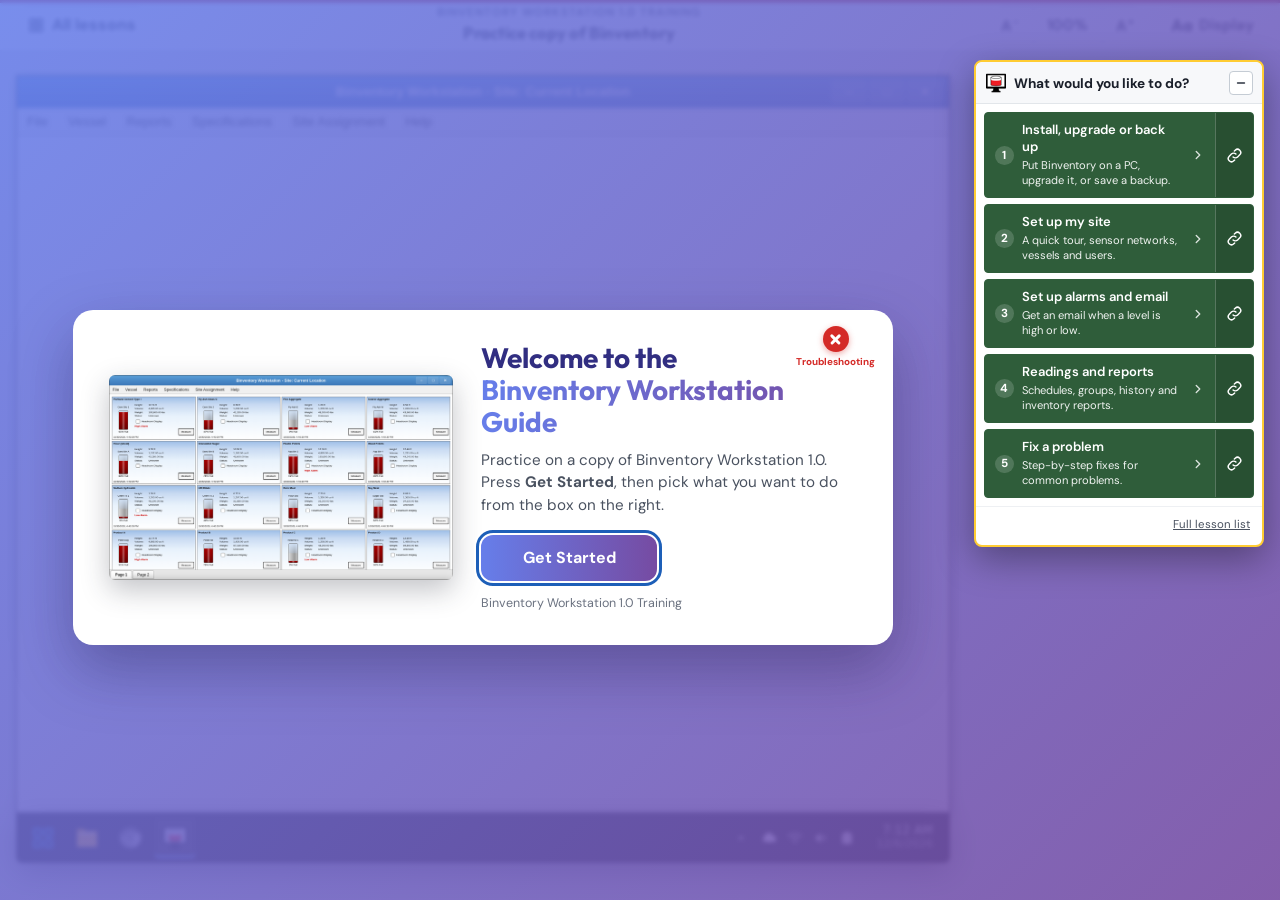
==== commit 9dd20ada: "Welcome card and "What would you like to do?" box on the practice screen Opening the guide now goes " ====
--- a/index.html
+++ b/index.html
@@ -1,110 +1,6 @@
 <!DOCTYPE html>
-<html lang="en" class="eg-index eg-home">
-<head>
-<meta charset="UTF-8">
-<meta name="viewport" content="width=device-width, initial-scale=1">
-<meta name="theme-color" content="#282C38">
-<title>Binventory Workstation 1.0 Training</title>
+<html lang="en"><head><meta charset="UTF-8"><title>Binventory Workstation 1.0 Training</title>
 <link rel="icon" href="assets/eBob-V5-Application.ico">
-<script>
-/* apply saved text size and contrast before first paint */
-(function () { try {
-  var d = JSON.parse(localStorage.getItem("ebob-guide-display") || "{}"), c = document.documentElement.classList;
-  var pct = [0.9, 1, 1.15, 1.3, 1.5][d.size == null ? 1 : d.size] || 1;
-  document.documentElement.style.setProperty("--eg-scale", pct);
-  if (d.contrast) c.add("eg-hc");
-} catch (e) {} })();
-</script>
-<link rel="stylesheet" href="app/guide.css">
-<link rel="stylesheet" href="app/home.css">
-</head>
-<body>
-<a class="eg-skip" href="#start">Skip to Start here</a>
-<header class="hm-band">
-  <div class="hm-top">
-    <div class="hm-brand">
-      <img src="app/binmaster-logo-white.png" alt="BinMaster">
-      <h1 class="hm-title">Binventory Workstation 1.0 Training</h1>
-    </div>
-    <nav class="hm-top-actions" aria-label="Help and settings">
-      <a class="hm-top-link" href="#task-trouble" id="topFix"><svg class="eg-ico" viewBox="0 0 24 24" aria-hidden="true"><path d="M14.7 6.3a4 4 0 0 0-5.4 5.2L4 16.8V20h3.2l5.3-5.3a4 4 0 0 0 5.2-5.4l-2.6 2.6-2.4-.6-.6-2.4z"/></svg>Fix a problem</a>
-      <button type="button" class="hm-top-btn" id="displayBtn"><span class="eg-aa" aria-hidden="true">Aa</span>Display settings</button>
-    </nav>
-  </div>
-</header>
-<div class="hm-page">
-  <main id="main">
-    <section class="hm-card hm-start" id="start" aria-labelledby="startTitle" tabindex="-1">
-      <div class="hm-start-head">
-        <div>
-          <h2 id="startTitle">Start here</h2>
-          <p class="hm-sub">New to Binventory? Do these five lessons in order.</p>
-        </div>
-        <div class="hm-start-go">
-          <p class="hm-progress" id="startProgress"></p>
-          <a class="hm-btn hm-btn--primary" id="hmContinue" href="#"></a>
-        </div>
-      </div>
-      <ol class="hm-steps" id="startSteps"></ol>
-    </section>
-
-    <section class="hm-card" id="tasks" aria-labelledby="tasksTitle">
-      <div class="hm-tasks-head">
-        <h2 id="tasksTitle">Find a task</h2>
-        <div class="hm-search" role="search">
-          <svg class="eg-ico" viewBox="0 0 24 24" aria-hidden="true"><circle cx="11" cy="11" r="6.5"/><path d="M20 20l-4.2-4.2"/></svg>
-          <label for="lessonSearch" class="eg-sr-only">Search lessons by title</label>
-          <input id="lessonSearch" type="search" placeholder="Search lessons" autocomplete="off">
-        </div>
-      </div>
-      <p class="hm-search-count" id="searchCount" role="status" aria-live="polite"></p>
-      <div class="hm-tiles" id="tiles"></div>
-      <div class="hm-results" id="results" hidden></div>
-    </section>
-
-    <section class="hm-card hm-adv" id="advanced" aria-labelledby="advTitle">
-      <h2 class="hm-adv-h" id="advTitle"><button type="button" class="hm-disc" id="advBtn" aria-expanded="false" aria-controls="advBody">
-        <span class="hm-disc-text"><span class="hm-disc-title">Advanced (for IT staff)</span><span class="hm-disc-sub">More than one site, or an external SQL Server.</span></span>
-        <svg class="eg-ico hm-chev" viewBox="0 0 24 24" aria-hidden="true"><path d="M6 9l6 6 6-6"/></svg></button></h2>
-      <div class="hm-adv-body" id="advBody" hidden></div>
-    </section>
-
-    <section class="hm-ref" id="reference" aria-labelledby="refTitle">
-      <h2 id="refTitle">Reference</h2>
-      <div class="hm-ref-grid">
-        <div>
-          <h3>Requirements</h3>
-          <ul>
-            <li>Windows 11, or Windows Server 2016 to 2025</li>
-            <li>SQL Server 2022 Express or Standard</li>
-          </ul>
-          <p class="hm-ref-links"><a href="doc.html?lesson=plan">Check your PCs</a><a href="https://learn.microsoft.com/en-us/sql/sql-server/install/hardware-and-software-requirements-for-installing-sql-server-2022" target="_blank" rel="noopener">SQL Server 2022 requirements</a></p>
-        </div>
-        <div>
-          <h3>Sensor wiring guides</h3>
-          <p class="hm-ref-links">
-            <a href="https://support.binmaster.com/kb/view/3ae8f673-3dfd-466f-b9fd-2e814996426a" target="_blank" rel="noopener">SmartBob wiring</a>
-            <a href="https://support.binmaster.com/kb/view/9ab4c1b8-9795-4e4a-90a7-192da74a5729" target="_blank" rel="noopener">CNCR wiring</a>
-            <a href="https://support.binmaster.com/kb/view/a5d3b4e0-a336-43f4-94f4-962eeef7d7af" target="_blank" rel="noopener">NCR wiring</a>
-          </p>
-          <p class="hm-ref-note">These open support.binmaster.com in a new tab.</p>
-        </div>
-        <div>
-          <h3>Practice</h3>
-          <p class="hm-ref-links"><a href="emulator.html?tutorial=free-mode" id="freePractice">Practice on your own</a></p>
-          <p class="hm-ref-note">A sample site with 32 vessels.</p>
-        </div>
-      </div>
-    </section>
-  </main>
-
-  <footer class="hm-foot">
-    <button type="button" id="resetProgress">Reset my progress</button>
-  </footer>
-</div>
-
-<script src="app/display.js"></script>
-<script src="app/lessons.js"></script>
-<script src="app/home.js"></script>
-</body>
-</html>
+<!-- Opens the practice screen: welcome card, then the "What would you like to do?" box. The full lesson list is lessons.html. -->
+<script>location.replace("emulator.html" + location.search + location.hash);</script>
+</head><body><p><a href="emulator.html">Open the Binventory Workstation Guide</a></p></body></html>
